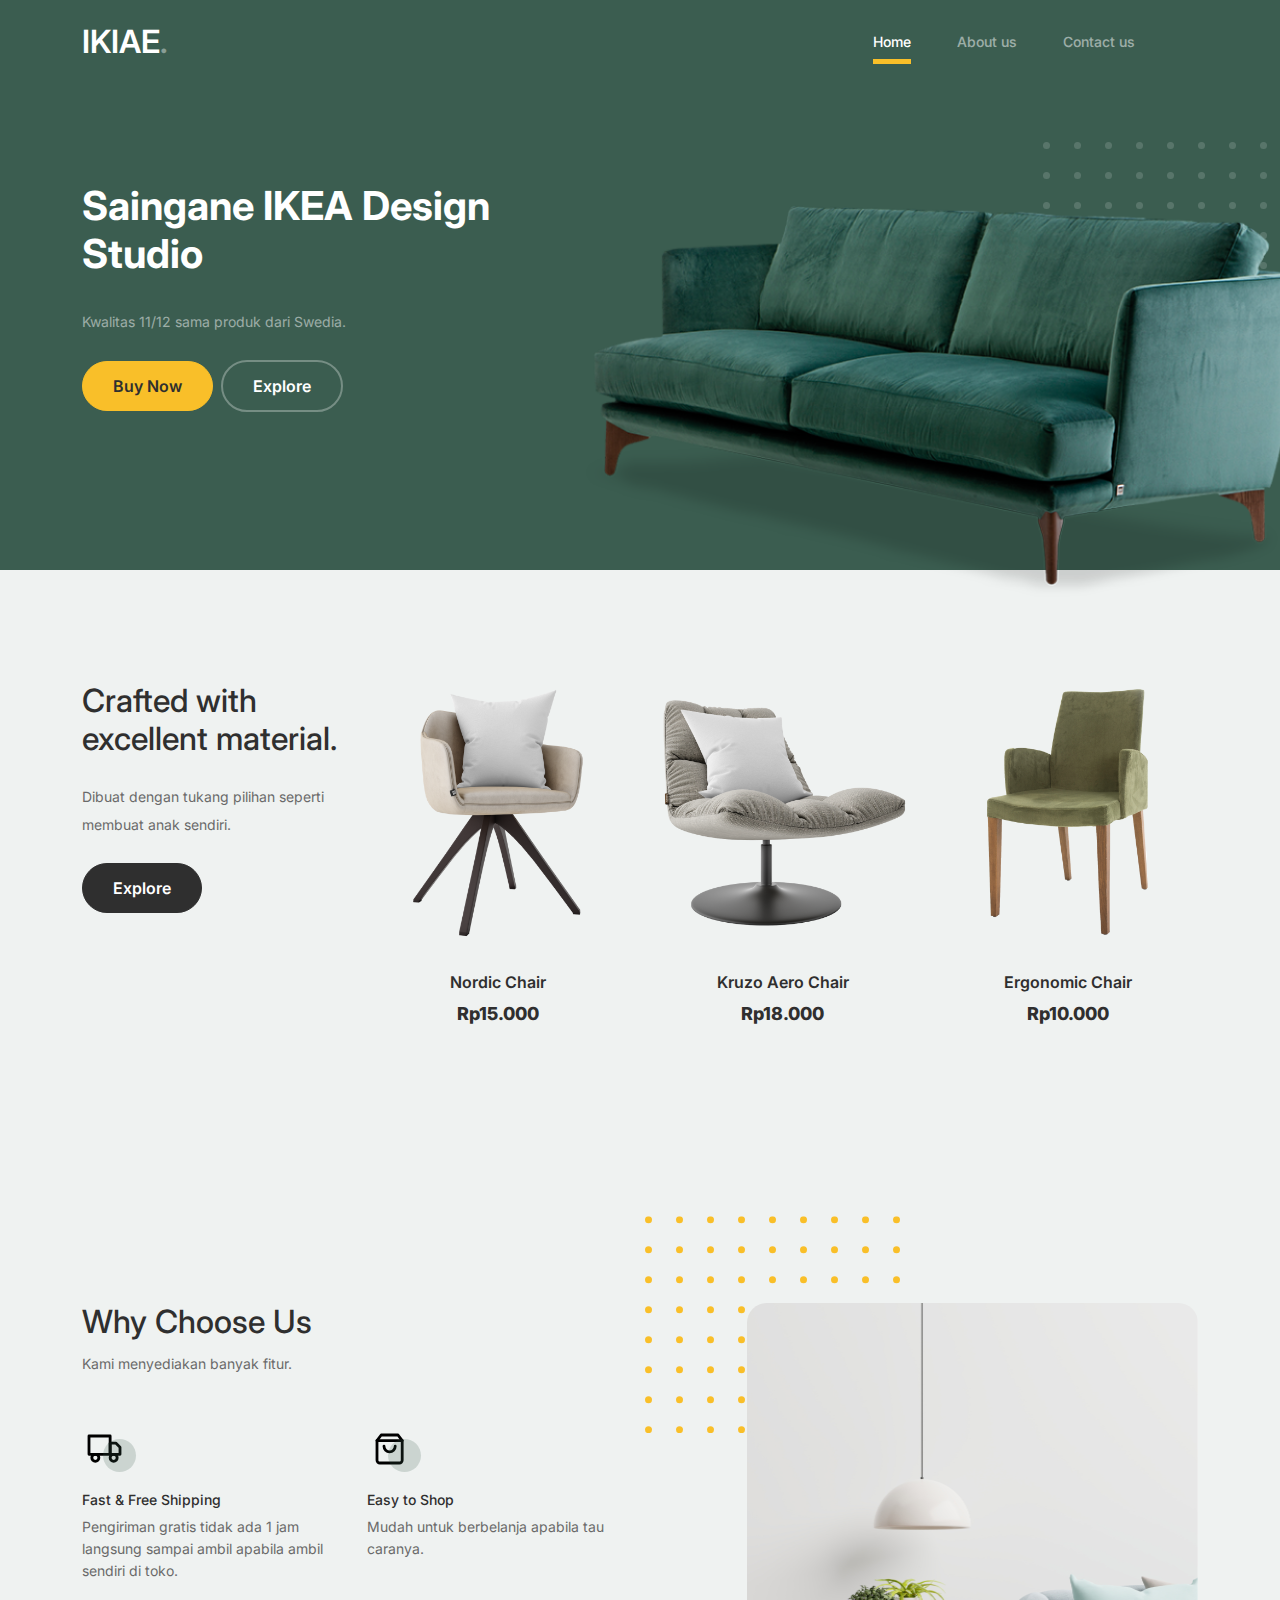
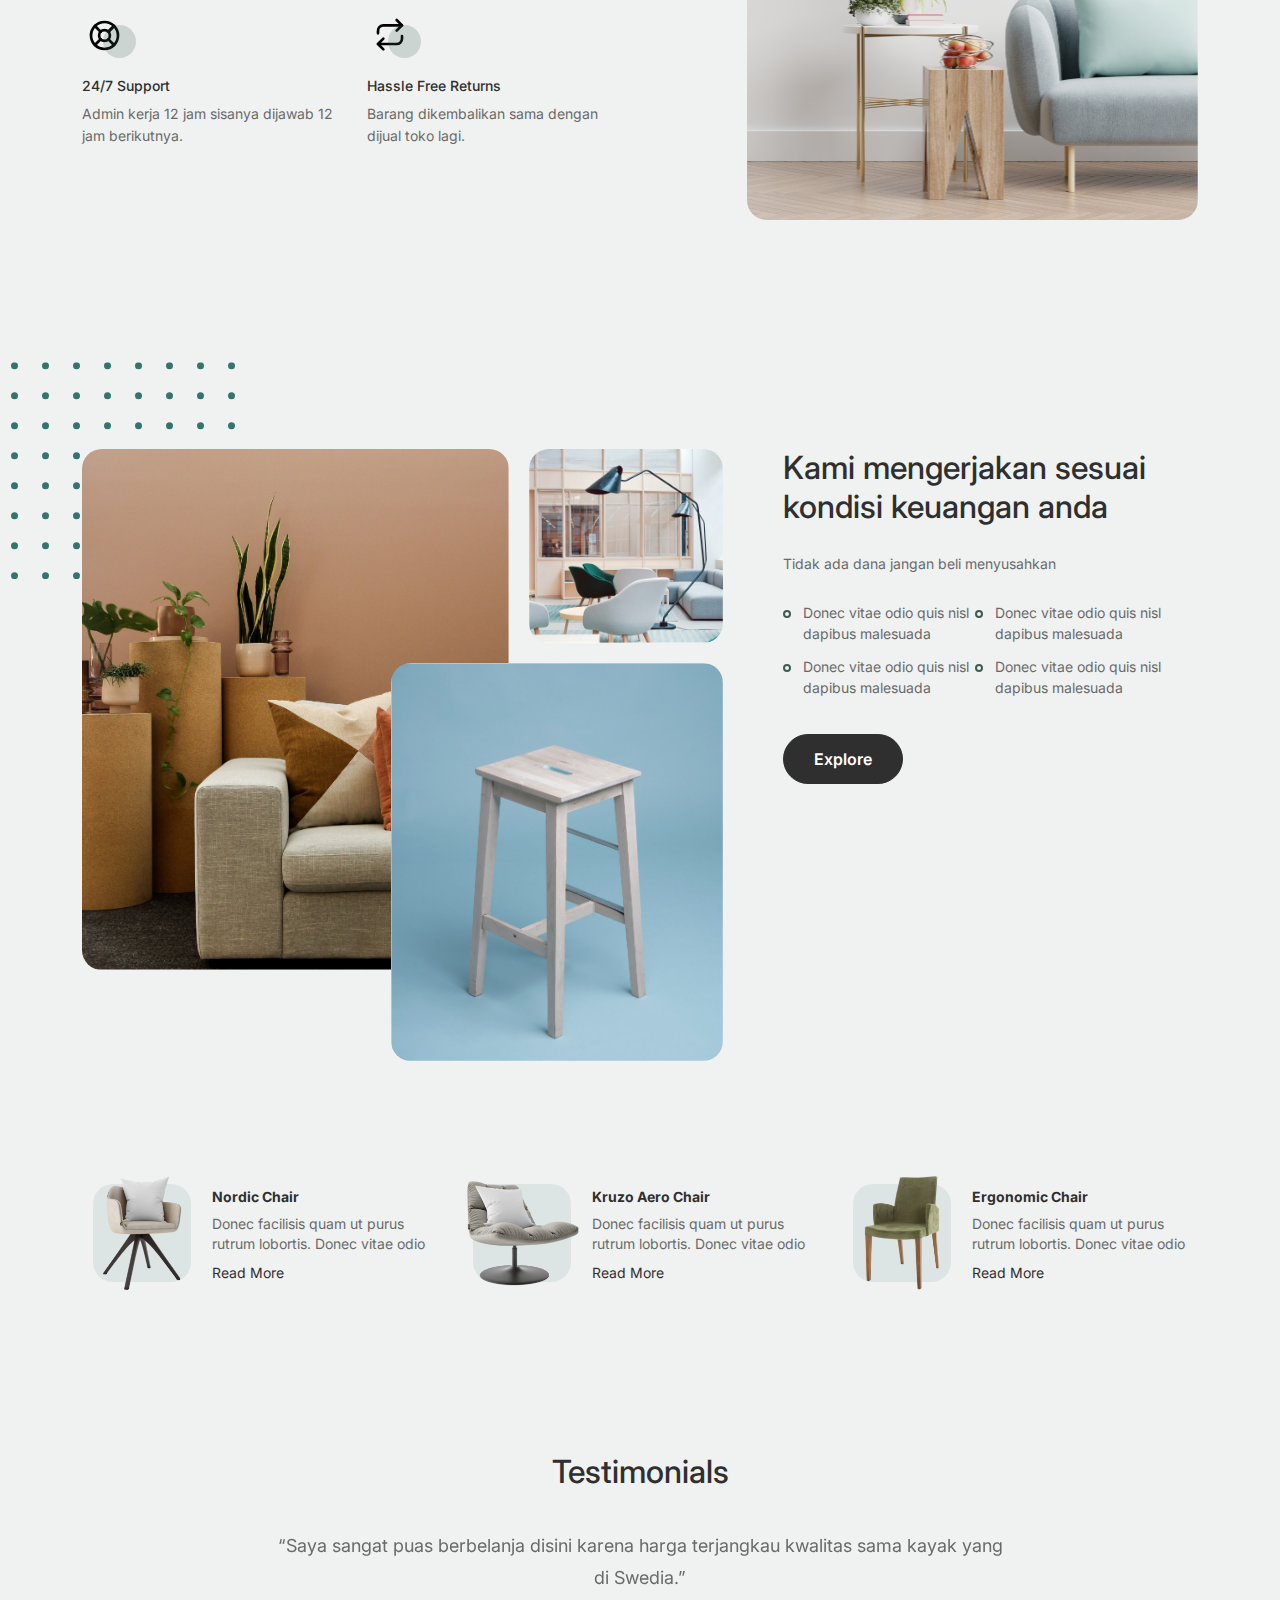
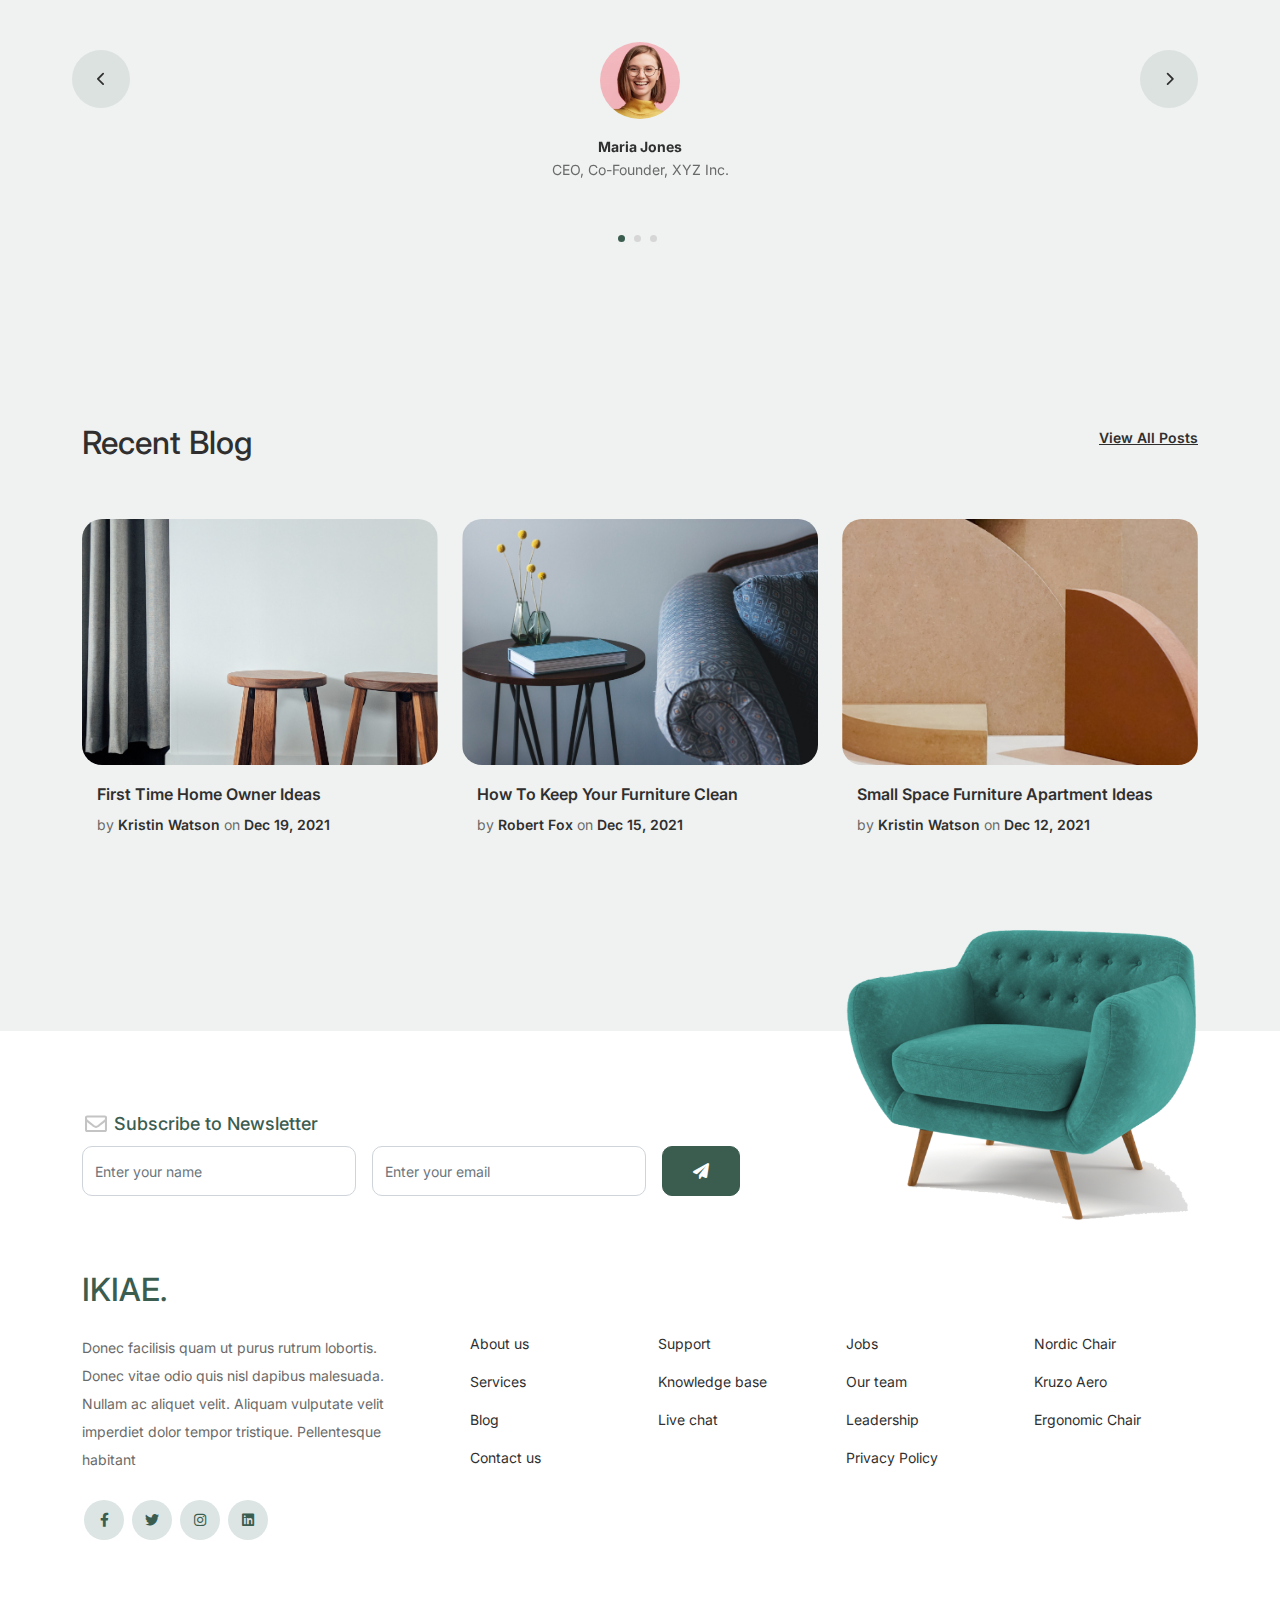
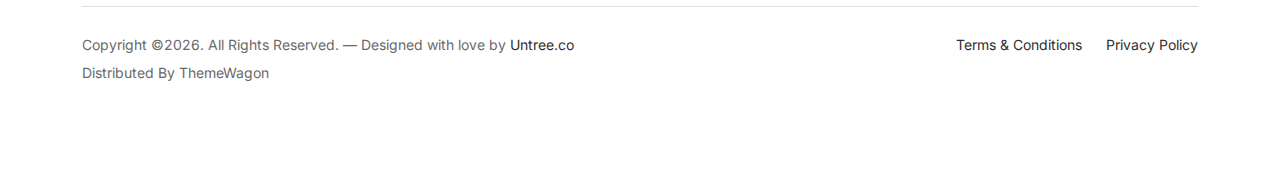
==== index.html @ 89a6e782 "first commit" ====
<!-- /*
* Bootstrap 5
* Template Name: Furni
* Template Author: Untree.co
* Template URI: https://untree.co/
* License: https://creativecommons.org/licenses/by/3.0/
*/ -->
<!doctype html>
<html lang="en">
<head>
  <meta charset="utf-8">
  <meta name="viewport" content="width=device-width, initial-scale=1, shrink-to-fit=no">
  <meta name="author" content="Untree.co">
  <link rel="shortcut icon" href="favicon.png">

  <meta name="description" content="" />
  <meta name="keywords" content="bootstrap, bootstrap4" />

		<!-- Bootstrap CSS -->
		<link href="css/bootstrap.min.css" rel="stylesheet">
		<link href="https://cdnjs.cloudflare.com/ajax/libs/font-awesome/6.0.0-beta3/css/all.min.css" rel="stylesheet">
		<link href="css/tiny-slider.css" rel="stylesheet">
		<link href="css/style.css" rel="stylesheet">
		<title>Furni Free Bootstrap 5 Template for Furniture and Interior Design Websites by Untree.co </title>
	</head>

	<body>

		<!-- Start Header/Navigation -->
		<nav class="custom-navbar navbar navbar navbar-expand-md navbar-dark bg-dark" arial-label="Furni navigation bar">

			<div class="container">
				<a class="navbar-brand" href="index.html">IKIAE<span>.</span></a>

				<button class="navbar-toggler" type="button" data-bs-toggle="collapse" data-bs-target="#navbarsFurni" aria-controls="navbarsFurni" aria-expanded="false" aria-label="Toggle navigation">
					<span class="navbar-toggler-icon"></span>
				</button>

				<div class="collapse navbar-collapse" id="navbarsFurni">
					<ul class="custom-navbar-nav navbar-nav ms-auto mb-2 mb-md-0">
						<li class="nav-item active">
							<a class="nav-link" href="index.html">Home</a>
						</li>
						<li><a class="nav-link" href="about.html">About us</a></li>
						<li><a class="nav-link" href="contact.html">Contact us</a></li>
						
						

					<ul class="custom-navbar-cta navbar-nav mb-2 mb-md-0 ms-5">
					</ul>
				</div>
			</div>
				
		</nav>
		<!-- End Header/Navigation -->

		<!-- Start Hero Section -->
			<div class="hero">
				<div class="container">
					<div class="row justify-content-between">
						<div class="col-lg-5">
							<div class="intro-excerpt">
								<h1>Saingane IKEA <span clsas="d-block">Design Studio</span></h1>
								<p class="mb-4">Kwalitas 11/12 sama produk dari Swedia.</p>
								<p><a href="" class="btn btn-secondary me-2">Buy Now</a><a href="#" class="btn btn-white-outline">Explore</a></p>
							</div>
						</div>
						<div class="col-lg-7">
							<div class="hero-img-wrap">
								<img src="images/couch.png" class="img-fluid">
							</div>
						</div>
					</div>
				</div>
			</div>
		<!-- End Hero Section -->

		<!-- Start Product Section -->
		<div class="product-section">
			<div class="container">
				<div class="row">

					<!-- Start Column 1 -->
					<div class="col-md-12 col-lg-3 mb-5 mb-lg-0">
						<h2 class="mb-4 section-title">Crafted with excellent material.</h2>
						<p class="mb-4">Dibuat dengan tukang pilihan seperti membuat anak sendiri. </p>
						<p><a href="shop.html" class="btn">Explore</a></p>
					</div> 
					<!-- End Column 1 -->

					<!-- Start Column 2 -->
					<div class="col-12 col-md-4 col-lg-3 mb-5 mb-md-0">
						<a class="product-item" href="cart.html">
							<img src="images/product-1.png" class="img-fluid product-thumbnail">
							<h3 class="product-title">Nordic Chair</h3>
							<strong class="product-price">Rp15.000</strong>

							<span class="icon-cross">
								<img src="images/cross.svg" class="img-fluid">
							</span>
						</a>
					</div> 
					<!-- End Column 2 -->

					<!-- Start Column 3 -->
					<div class="col-12 col-md-4 col-lg-3 mb-5 mb-md-0">
						<a class="product-item" href="cart.html">
							<img src="images/product-2.png" class="img-fluid product-thumbnail">
							<h3 class="product-title">Kruzo Aero Chair</h3>
							<strong class="product-price">Rp18.000</strong>

							<span class="icon-cross">
								<img src="images/cross.svg" class="img-fluid">
							</span>
						</a>
					</div>
					<!-- End Column 3 -->

					<!-- Start Column 4 -->
					<div class="col-12 col-md-4 col-lg-3 mb-5 mb-md-0">
						<a class="product-item" href="cart.html">
							<img src="images/product-3.png" class="img-fluid product-thumbnail">
							<h3 class="product-title">Ergonomic Chair</h3>
							<strong class="product-price">Rp10.000</strong>

							<span class="icon-cross">
								<img src="images/cross.svg" class="img-fluid">
							</span>
						</a>
					</div>
					<!-- End Column 4 -->

				</div>
			</div>
		</div>
		<!-- End Product Section -->

		<!-- Start Why Choose Us Section -->
		<div class="why-choose-section">
			<div class="container">
				<div class="row justify-content-between">
					<div class="col-lg-6">
						<h2 class="section-title">Why Choose Us</h2>
						<p>Kami menyediakan banyak fitur.</p>

						<div class="row my-5">
							<div class="col-6 col-md-6">
								<div class="feature">
									<div class="icon">
										<img src="images/truck.svg" alt="Image" class="imf-fluid">
									</div>
									<h3>Fast &amp; Free Shipping</h3>
									<p>Pengiriman gratis tidak ada 1 jam langsung sampai ambil apabila ambil sendiri di toko.</p>
								</div>
							</div>

							<div class="col-6 col-md-6">
								<div class="feature">
									<div class="icon">
										<img src="images/bag.svg" alt="Image" class="imf-fluid">
									</div>
									<h3>Easy to Shop</h3>
									<p>Mudah untuk berbelanja apabila tau caranya.</p>
								</div>
							</div>

							<div class="col-6 col-md-6">
								<div class="feature">
									<div class="icon">
										<img src="images/support.svg" alt="Image" class="imf-fluid">
									</div>
									<h3>24/7 Support</h3>
									<p>Admin kerja 12 jam sisanya dijawab 12 jam berikutnya.</p>
								</div>
							</div>

							<div class="col-6 col-md-6">
								<div class="feature">
									<div class="icon">
										<img src="images/return.svg" alt="Image" class="imf-fluid">
									</div>
									<h3>Hassle Free Returns</h3>
									<p>Barang dikembalikan sama dengan dijual toko lagi.</p>
								</div>
							</div>

						</div>
					</div>

					<div class="col-lg-5">
						<div class="img-wrap">
							<img src="images/why-choose-us-img.jpg" alt="Image" class="img-fluid">
						</div>
					</div>

				</div>
			</div>
		</div>
		<!-- End Why Choose Us Section -->

		<!-- Start We Help Section -->
		<div class="we-help-section">
			<div class="container">
				<div class="row justify-content-between">
					<div class="col-lg-7 mb-5 mb-lg-0">
						<div class="imgs-grid">
							<div class="grid grid-1"><img src="images/img-grid-1.jpg" alt="Untree.co"></div>
							<div class="grid grid-2"><img src="images/img-grid-2.jpg" alt="Untree.co"></div>
							<div class="grid grid-3"><img src="images/img-grid-3.jpg" alt="Untree.co"></div>
						</div>
					</div>
					<div class="col-lg-5 ps-lg-5">
						<h2 class="section-title mb-4">Kami mengerjakan sesuai kondisi keuangan anda</h2>
						<p>Tidak ada dana jangan beli menyusahkan</p>

						<ul class="list-unstyled custom-list my-4">
							<li>Donec vitae odio quis nisl dapibus malesuada</li>
							<li>Donec vitae odio quis nisl dapibus malesuada</li>
							<li>Donec vitae odio quis nisl dapibus malesuada</li>
							<li>Donec vitae odio quis nisl dapibus malesuada</li>
						</ul>
						<p><a herf="#" class="btn">Explore</a></p>
					</div>
				</div>
			</div>
		</div>
		<!-- End We Help Section -->

		<!-- Start Popular Product -->
		<div class="popular-product">
			<div class="container">
				<div class="row">

					<div class="col-12 col-md-6 col-lg-4 mb-4 mb-lg-0">
						<div class="product-item-sm d-flex">
							<div class="thumbnail">
								<img src="images/product-1.png" alt="Image" class="img-fluid">
							</div>
							<div class="pt-3">
								<h3>Nordic Chair</h3>
								<p>Donec facilisis quam ut purus rutrum lobortis. Donec vitae odio </p>
								<p><a href="#">Read More</a></p>
							</div>
						</div>
					</div>

					<div class="col-12 col-md-6 col-lg-4 mb-4 mb-lg-0">
						<div class="product-item-sm d-flex">
							<div class="thumbnail">
								<img src="images/product-2.png" alt="Image" class="img-fluid">
							</div>
							<div class="pt-3">
								<h3>Kruzo Aero Chair</h3>
								<p>Donec facilisis quam ut purus rutrum lobortis. Donec vitae odio </p>
								<p><a href="#">Read More</a></p>
							</div>
						</div>
					</div>

					<div class="col-12 col-md-6 col-lg-4 mb-4 mb-lg-0">
						<div class="product-item-sm d-flex">
							<div class="thumbnail">
								<img src="images/product-3.png" alt="Image" class="img-fluid">
							</div>
							<div class="pt-3">
								<h3>Ergonomic Chair</h3>
								<p>Donec facilisis quam ut purus rutrum lobortis. Donec vitae odio </p>
								<p><a href="#">Read More</a></p>
							</div>
						</div>
					</div>

				</div>
			</div>
		</div>
		<!-- End Popular Product -->

		<!-- Start Testimonial Slider -->
		<div class="testimonial-section">
			<div class="container">
				<div class="row">
					<div class="col-lg-7 mx-auto text-center">
						<h2 class="section-title">Testimonials</h2>
					</div>
				</div>

				<div class="row justify-content-center">
					<div class="col-lg-12">
						<div class="testimonial-slider-wrap text-center">

							<div id="testimonial-nav">
								<span class="prev" data-controls="prev"><span class="fa fa-chevron-left"></span></span>
								<span class="next" data-controls="next"><span class="fa fa-chevron-right"></span></span>
							</div>

							<div class="testimonial-slider">
								
								<div class="item">
									<div class="row justify-content-center">
										<div class="col-lg-8 mx-auto">

											<div class="testimonial-block text-center">
												<blockquote class="mb-5">
													<p>&ldquo;Saya sangat puas berbelanja disini karena harga terjangkau kwalitas sama kayak yang di Swedia.&rdquo;</p>
												</blockquote>

												<div class="author-info">
													<div class="author-pic">
														<img src="images/person-1.png" alt="Maria Jones" class="img-fluid">
													</div>
													<h3 class="font-weight-bold">Maria Jones</h3>
													<span class="position d-block mb-3">CEO, Co-Founder, XYZ Inc.</span>
												</div>
											</div>

										</div>
									</div>
								</div> 
								<!-- END item -->

								<div class="item">
									<div class="row justify-content-center">
										<div class="col-lg-8 mx-auto">

											<div class="testimonial-block text-center">
												<blockquote class="mb-5">
													<p>&ldquo;Saya kembaran mbaknya sebelumnya.&rdquo;</p>
												</blockquote>

												<div class="author-info">
													<div class="author-pic">
														<img src="images/person_4.jpg" alt="Maria Jones" class="img-fluid">
													</div>
													<h3 class="font-weight-bold">Jones Maria</h3>
													<span class="position d-block mb-3">CEO, Co-Founder, XYZ Inc.</span>
												</div>
											</div>

										</div>
									</div>
								</div> 
								<!-- END item -->

								<div class="item">
									<div class="row justify-content-center">
										<div class="col-lg-8 mx-auto">

											<div class="testimonial-block text-center">
												<blockquote class="mb-5">
													<p>&ldquo;Yo ndak tau proyek saya mangkrak.&rdquo;</p>
												</blockquote>

												<div class="author-info">
													<div class="author-pic">
														<img src="images/person_3.jpg" alt="Maria Jones" class="img-fluid">
													</div>
													<h3 class="font-weight-bold">Mari Jon</h3>
													<span class="position d-block mb-3">CEO, Co-Founder, XYZ Inc.</span>
												</div>
											</div>

										</div>
									</div>
								</div> 
								<!-- END item -->

							</div>

						</div>
					</div>
				</div>
			</div>
		</div>
		<!-- End Testimonial Slider -->

		<!-- Start Blog Section -->
		<div class="blog-section">
			<div class="container">
				<div class="row mb-5">
					<div class="col-md-6">
						<h2 class="section-title">Recent Blog</h2>
					</div>
					<div class="col-md-6 text-start text-md-end">
						<a href="#" class="more">View All Posts</a>
					</div>
				</div>

				<div class="row">

					<div class="col-12 col-sm-6 col-md-4 mb-4 mb-md-0">
						<div class="post-entry">
							<a href="#" class="post-thumbnail"><img src="images/post-1.jpg" alt="Image" class="img-fluid"></a>
							<div class="post-content-entry">
								<h3><a href="#">First Time Home Owner Ideas</a></h3>
								<div class="meta">
									<span>by <a href="#">Kristin Watson</a></span> <span>on <a href="#">Dec 19, 2021</a></span>
								</div>
							</div>
						</div>
					</div>

					<div class="col-12 col-sm-6 col-md-4 mb-4 mb-md-0">
						<div class="post-entry">
							<a href="#" class="post-thumbnail"><img src="images/post-2.jpg" alt="Image" class="img-fluid"></a>
							<div class="post-content-entry">
								<h3><a href="#">How To Keep Your Furniture Clean</a></h3>
								<div class="meta">
									<span>by <a href="#">Robert Fox</a></span> <span>on <a href="#">Dec 15, 2021</a></span>
								</div>
							</div>
						</div>
					</div>

					<div class="col-12 col-sm-6 col-md-4 mb-4 mb-md-0">
						<div class="post-entry">
							<a href="#" class="post-thumbnail"><img src="images/post-3.jpg" alt="Image" class="img-fluid"></a>
							<div class="post-content-entry">
								<h3><a href="#">Small Space Furniture Apartment Ideas</a></h3>
								<div class="meta">
									<span>by <a href="#">Kristin Watson</a></span> <span>on <a href="#">Dec 12, 2021</a></span>
								</div>
							</div>
						</div>
					</div>

				</div>
			</div>
		</div>
		<!-- End Blog Section -->	

		<!-- Start Footer Section -->
		<footer class="footer-section">
			<div class="container relative">

				<div class="sofa-img">
					<img src="images/sofa.png" alt="Image" class="img-fluid">
				</div>

				<div class="row">
					<div class="col-lg-8">
						<div class="subscription-form">
							<h3 class="d-flex align-items-center"><span class="me-1"><img src="images/envelope-outline.svg" alt="Image" class="img-fluid"></span><span>Subscribe to Newsletter</span></h3>

							<form action="#" class="row g-3">
								<div class="col-auto">
									<input type="text" class="form-control" placeholder="Enter your name">
								</div>
								<div class="col-auto">
									<input type="email" class="form-control" placeholder="Enter your email">
								</div>
								<div class="col-auto">
									<button class="btn btn-primary">
										<span class="fa fa-paper-plane"></span>
									</button>
								</div>
							</form>

						</div>
					</div>
				</div>

				<div class="row g-5 mb-5">
					<div class="col-lg-4">
						<div class="mb-4 footer-logo-wrap"><a href="#" class="footer-logo">IKIAE<span>.</span></a></div>
						<p class="mb-4">Donec facilisis quam ut purus rutrum lobortis. Donec vitae odio quis nisl dapibus malesuada. Nullam ac aliquet velit. Aliquam vulputate velit imperdiet dolor tempor tristique. Pellentesque habitant</p>

						<ul class="list-unstyled custom-social">
							<li><a href="#"><span class="fa fa-brands fa-facebook-f"></span></a></li>
							<li><a href="#"><span class="fa fa-brands fa-twitter"></span></a></li>
							<li><a href="#"><span class="fa fa-brands fa-instagram"></span></a></li>
							<li><a href="#"><span class="fa fa-brands fa-linkedin"></span></a></li>
						</ul>
					</div>

					<div class="col-lg-8">
						<div class="row links-wrap">
							<div class="col-6 col-sm-6 col-md-3">
								<ul class="list-unstyled">
									<li><a href="#">About us</a></li>
									<li><a href="#">Services</a></li>
									<li><a href="#">Blog</a></li>
									<li><a href="#">Contact us</a></li>
								</ul>
							</div>

							<div class="col-6 col-sm-6 col-md-3">
								<ul class="list-unstyled">
									<li><a href="#">Support</a></li>
									<li><a href="#">Knowledge base</a></li>
									<li><a href="#">Live chat</a></li>
								</ul>
							</div>

							<div class="col-6 col-sm-6 col-md-3">
								<ul class="list-unstyled">
									<li><a href="#">Jobs</a></li>
									<li><a href="#">Our team</a></li>
									<li><a href="#">Leadership</a></li>
									<li><a href="#">Privacy Policy</a></li>
								</ul>
							</div>

							<div class="col-6 col-sm-6 col-md-3">
								<ul class="list-unstyled">
									<li><a href="#">Nordic Chair</a></li>
									<li><a href="#">Kruzo Aero</a></li>
									<li><a href="#">Ergonomic Chair</a></li>
								</ul>
							</div>
						</div>
					</div>

				</div>

				<div class="border-top copyright">
					<div class="row pt-4">
						<div class="col-lg-6">
							<p class="mb-2 text-center text-lg-start">Copyright &copy;<script>document.write(new Date().getFullYear());</script>. All Rights Reserved. &mdash; Designed with love by <a href="https://untree.co">Untree.co</a> Distributed By <a hreff="https://themewagon.com">ThemeWagon</a>  <!-- License information: https://untree.co/license/ -->
            </p>
						</div>

						<div class="col-lg-6 text-center text-lg-end">
							<ul class="list-unstyled d-inline-flex ms-auto">
								<li class="me-4"><a href="#">Terms &amp; Conditions</a></li>
								<li><a href="#">Privacy Policy</a></li>
							</ul>
						</div>

					</div>
				</div>

			</div>
		</footer>
		<!-- End Footer Section -->	


		<script src="js/bootstrap.bundle.min.js"></script>
		<script src="js/tiny-slider.js"></script>
		<script src="js/custom.js"></script>
	</body>

</html>
---- css/tiny-slider.css ----
.tns-outer{padding:0 !important}.tns-outer [hidden]{display:none !important}.tns-outer [aria-controls],.tns-outer [data-action]{cursor:pointer}.tns-slider{-webkit-transition:all 0s;-moz-transition:all 0s;transition:all 0s}.tns-slider>.tns-item{-webkit-box-sizing:border-box;-moz-box-sizing:border-box;box-sizing:border-box}.tns-horizontal.tns-subpixel{white-space:nowrap}.tns-horizontal.tns-subpixel>.tns-item{display:inline-block;vertical-align:top;white-space:normal}.tns-horizontal.tns-no-subpixel:after{content:'';display:table;clear:both}.tns-horizontal.tns-no-subpixel>.tns-item{float:left}.tns-horizontal.tns-carousel.tns-no-subpixel>.tns-item{margin-right:-100%}.tns-no-calc{position:relative;left:0}.tns-gallery{position:relative;left:0;min-height:1px}.tns-gallery>.tns-item{position:absolute;left:-100%;-webkit-transition:transform 0s, opacity 0s;-moz-transition:transform 0s, opacity 0s;transition:transform 0s, opacity 0s}.tns-gallery>.tns-slide-active{position:relative;left:auto !important}.tns-gallery>.tns-moving{-webkit-transition:all 0.25s;-moz-transition:all 0.25s;transition:all 0.25s}.tns-autowidth{display:inline-block}.tns-lazy-img{-webkit-transition:opacity 0.6s;-moz-transition:opacity 0.6s;transition:opacity 0.6s;opacity:0.6}.tns-lazy-img.tns-complete{opacity:1}.tns-ah{-webkit-transition:height 0s;-moz-transition:height 0s;transition:height 0s}.tns-ovh{overflow:hidden}.tns-visually-hidden{position:absolute;left:-10000em}.tns-transparent{opacity:0;visibility:hidden}.tns-fadeIn{opacity:1;filter:alpha(opacity=100);z-index:0}.tns-normal,.tns-fadeOut{opacity:0;filter:alpha(opacity=0);z-index:-1}.tns-vpfix{white-space:nowrap}.tns-vpfix>div,.tns-vpfix>li{display:inline-block}.tns-t-subp2{margin:0 auto;width:310px;position:relative;height:10px;overflow:hidden}.tns-t-ct{width:2333.3333333%;width:-webkit-calc(100% * 70 / 3);width:-moz-calc(100% * 70 / 3);width:calc(100% * 70 / 3);position:absolute;right:0}.tns-t-ct:after{content:'';display:table;clear:both}.tns-t-ct>div{width:1.4285714%;width:-webkit-calc(100% / 70);width:-moz-calc(100% / 70);width:calc(100% / 70);height:10px;float:left}

/*# sourceMappingURL=sourcemaps/tiny-slider.css.map */
---- css/style.css ----
/*
* Template Name: UntreeStore
* Template Author: Untree.co
* Author URI: https://untree.co/
* License: https://creativecommons.org/licenses/by/3.0/
*/
@import url("https://fonts.googleapis.com/css2?family=Inter:wght@400;500;600;700;800&display=swap");
body {
  overflow-x: hidden;
  position: relative; }

body {
  font-family: "Inter", sans-serif;
  font-weight: 400;
  line-height: 28px;
  color: #6a6a6a;
  font-size: 14px;
  background-color: #eff2f1; }

a {
  text-decoration: none;
  -webkit-transition: .3s all ease;
  -o-transition: .3s all ease;
  transition: .3s all ease;
  color: #2f2f2f;
  text-decoration: underline; }
  a:hover {
    color: #2f2f2f;
    text-decoration: none; }
  a.more {
    font-weight: 600; }

.custom-navbar {
  background: #3b5d50 !important;
  padding-top: 20px;
  padding-bottom: 20px; }
  .custom-navbar .navbar-brand {
    font-size: 32px;
    font-weight: 600; }
    .custom-navbar .navbar-brand > span {
      opacity: .4; }
  .custom-navbar .navbar-toggler {
    border-color: transparent; }
    .custom-navbar .navbar-toggler:active, .custom-navbar .navbar-toggler:focus {
      -webkit-box-shadow: none;
      box-shadow: none;
      outline: none; }
  @media (min-width: 992px) {
    .custom-navbar .custom-navbar-nav li {
      margin-left: 15px;
      margin-right: 15px; } }
  .custom-navbar .custom-navbar-nav li a {
    font-weight: 500;
    color: #ffffff !important;
    opacity: .5;
    -webkit-transition: .3s all ease;
    -o-transition: .3s all ease;
    transition: .3s all ease;
    position: relative; }
    @media (min-width: 768px) {
      .custom-navbar .custom-navbar-nav li a:before {
        content: "";
        position: absolute;
        bottom: 0;
        left: 8px;
        right: 8px;
        background: #f9bf29;
        height: 5px;
        opacity: 1;
        visibility: visible;
        width: 0;
        -webkit-transition: .15s all ease-out;
        -o-transition: .15s all ease-out;
        transition: .15s all ease-out; } }
    .custom-navbar .custom-navbar-nav li a:hover {
      opacity: 1; }
      .custom-navbar .custom-navbar-nav li a:hover:before {
        width: calc(100% - 16px); }
  .custom-navbar .custom-navbar-nav li.active a {
    opacity: 1; }
    .custom-navbar .custom-navbar-nav li.active a:before {
      width: calc(100% - 16px); }
  .custom-navbar .custom-navbar-cta {
    margin-left: 0 !important;
    -webkit-box-orient: horizontal;
    -webkit-box-direction: normal;
    -ms-flex-direction: row;
    flex-direction: row; }
    @media (min-width: 768px) {
      .custom-navbar .custom-navbar-cta {
        margin-left: 40px !important; } }
    .custom-navbar .custom-navbar-cta li {
      margin-left: 0px;
      margin-right: 0px; }
      .custom-navbar .custom-navbar-cta li:first-child {
        margin-right: 20px; }

.hero {
  background: #3b5d50;
  padding: calc(4rem - 30px) 0 0rem 0; }
  @media (min-width: 768px) {
    .hero {
      padding: calc(4rem - 30px) 0 4rem 0; } }
  @media (min-width: 992px) {
    .hero {
      padding: calc(8rem - 30px) 0 8rem 0; } }
  .hero .intro-excerpt {
    position: relative;
    z-index: 4; }
    @media (min-width: 992px) {
      .hero .intro-excerpt {
        max-width: 450px; } }
  .hero h1 {
    font-weight: 700;
    color: #ffffff;
    margin-bottom: 30px; }
    @media (min-width: 1400px) {
      .hero h1 {
        font-size: 54px; } }
  .hero p {
    color: rgba(255, 255, 255, 0.5);
    margin-bottom: 30px;
  }
  .hero .hero-img-wrap {
    position: relative; }
    .hero .hero-img-wrap img {
      position: relative;
      top: 0px;
      right: 0px;
      z-index: 2;
      max-width: 780px;
      left: -20px; }
      @media (min-width: 768px) {
        .hero .hero-img-wrap img {
          right: 0px;
          left: -100px; } }
      @media (min-width: 992px) {
        .hero .hero-img-wrap img {
          left: 0px;
          top: -80px;
          position: absolute;
          right: -50px; } }
      @media (min-width: 1200px) {
        .hero .hero-img-wrap img {
          left: 0px;
          top: -80px;
          right: -100px; } }
    .hero .hero-img-wrap:after {
      content: "";
      position: absolute;
      width: 255px;
      height: 217px;
      background-image: url("../images/dots-light.svg");
      background-size: contain;
      background-repeat: no-repeat;
      right: -100px;
      top: -0px; }
      @media (min-width: 1200px) {
        .hero .hero-img-wrap:after {
          top: -40px; } }

.btn {
  font-weight: 600;
  padding: 12px 30px;
  border-radius: 30px;
  color: #ffffff;
  background: #2f2f2f;
  border-color: #2f2f2f; }
  .btn:hover {
    color: #ffffff;
    background: #222222;
    border-color: #222222; }
  .btn:active, .btn:focus {
    outline: none !important;
    -webkit-box-shadow: none;
    box-shadow: none; }
  .btn.btn-primary {
    background: #3b5d50;
    border-color: #3b5d50; }
    .btn.btn-primary:hover {
      background: #314d43;
      border-color: #314d43; }
  .btn.btn-secondary {
    color: #2f2f2f;
    background: #f9bf29;
    border-color: #f9bf29; }
    .btn.btn-secondary:hover {
      background: #f8b810;
      border-color: #f8b810; }
  .btn.btn-white-outline {
    background: transparent;
    border-width: 2px;
    border-color: rgba(255, 255, 255, 0.3); }
    .btn.btn-white-outline:hover {
      border-color: white;
      color: #ffffff; }

.section-title {
  color: #2f2f2f; }

.product-section {
  padding: 7rem 0; }
  .product-section .product-item {
    text-align: center;
    text-decoration: none;
    display: block;
    position: relative;
    padding-bottom: 50px;
    cursor: pointer; }
    .product-section .product-item .product-thumbnail {
      margin-bottom: 30px;
      position: relative;
      top: 0;
      -webkit-transition: .3s all ease;
      -o-transition: .3s all ease;
      transition: .3s all ease; }
    .product-section .product-item h3 {
      font-weight: 600;
      font-size: 16px; }
    .product-section .product-item strong {
      font-weight: 800 !important;
      font-size: 18px !important; }
    .product-section .product-item h3, .product-section .product-item strong {
      color: #2f2f2f;
      text-decoration: none; }
    .product-section .product-item .icon-cross {
      position: absolute;
      width: 35px;
      height: 35px;
      display: inline-block;
      background: #2f2f2f;
      bottom: 15px;
      left: 50%;
      -webkit-transform: translateX(-50%);
      -ms-transform: translateX(-50%);
      transform: translateX(-50%);
      margin-bottom: -17.5px;
      border-radius: 50%;
      opacity: 0;
      visibility: hidden;
      -webkit-transition: .3s all ease;
      -o-transition: .3s all ease;
      transition: .3s all ease; }
      .product-section .product-item .icon-cross img {
        position: absolute;
        left: 50%;
        top: 50%;
        -webkit-transform: translate(-50%, -50%);
        -ms-transform: translate(-50%, -50%);
        transform: translate(-50%, -50%); }
    .product-section .product-item:before {
      bottom: 0;
      left: 0;
      right: 0;
      position: absolute;
      content: "";
      background: #dce5e4;
      height: 0%;
      z-index: -1;
      border-radius: 10px;
      -webkit-transition: .3s all ease;
      -o-transition: .3s all ease;
      transition: .3s all ease; }
    .product-section .product-item:hover .product-thumbnail {
      top: -25px; }
    .product-section .product-item:hover .icon-cross {
      bottom: 0;
      opacity: 1;
      visibility: visible; }
    .product-section .product-item:hover:before {
      height: 70%; }

.why-choose-section {
  padding: 7rem 0; }
  .why-choose-section .img-wrap {
    position: relative; }
    .why-choose-section .img-wrap:before {
      position: absolute;
      content: "";
      width: 255px;
      height: 217px;
      background-image: url("../images/dots-yellow.svg");
      background-repeat: no-repeat;
      background-size: contain;
      -webkit-transform: translate(-40%, -40%);
      -ms-transform: translate(-40%, -40%);
      transform: translate(-40%, -40%);
      z-index: -1; }
    .why-choose-section .img-wrap img {
      border-radius: 20px; }

.feature {
  margin-bottom: 30px; }
  .feature .icon {
    display: inline-block;
    position: relative;
    margin-bottom: 20px; }
    .feature .icon:before {
      content: "";
      width: 33px;
      height: 33px;
      position: absolute;
      background: rgba(59, 93, 80, 0.2);
      border-radius: 50%;
      right: -8px;
      bottom: 0; }
  .feature h3 {
    font-size: 14px;
    color: #2f2f2f; }
  .feature p {
    font-size: 14px;
    line-height: 22px;
    color: #6a6a6a; }

.we-help-section {
  padding: 7rem 0; }
  .we-help-section .imgs-grid {
    display: -ms-grid;
    display: grid;
    -ms-grid-columns: (1fr)(27);
    grid-template-columns: repeat(27, 1fr);
    position: relative; }
    .we-help-section .imgs-grid:before {
      position: absolute;
      content: "";
      width: 255px;
      height: 217px;
      background-image: url("../images/dots-green.svg");
      background-size: contain;
      background-repeat: no-repeat;
      -webkit-transform: translate(-40%, -40%);
      -ms-transform: translate(-40%, -40%);
      transform: translate(-40%, -40%);
      z-index: -1; }
    .we-help-section .imgs-grid .grid {
      position: relative; }
      .we-help-section .imgs-grid .grid img {
        border-radius: 20px;
        max-width: 100%; }
      .we-help-section .imgs-grid .grid.grid-1 {
        -ms-grid-column: 1;
        -ms-grid-column-span: 18;
        grid-column: 1 / span 18;
        -ms-grid-row: 1;
        -ms-grid-row-span: 27;
        grid-row: 1 / span 27; }
      .we-help-section .imgs-grid .grid.grid-2 {
        -ms-grid-column: 19;
        -ms-grid-column-span: 27;
        grid-column: 19 / span 27;
        -ms-grid-row: 1;
        -ms-grid-row-span: 5;
        grid-row: 1 / span 5;
        padding-left: 20px; }
      .we-help-section .imgs-grid .grid.grid-3 {
        -ms-grid-column: 14;
        -ms-grid-column-span: 16;
        grid-column: 14 / span 16;
        -ms-grid-row: 6;
        -ms-grid-row-span: 27;
        grid-row: 6 / span 27;
        padding-top: 20px; }

.custom-list {
  width: 100%; }
  .custom-list li {
    display: inline-block;
    width: calc(50% - 20px);
    margin-bottom: 12px;
    line-height: 1.5;
    position: relative;
    padding-left: 20px; }
    .custom-list li:before {
      content: "";
      width: 8px;
      height: 8px;
      border-radius: 50%;
      border: 2px solid #3b5d50;
      position: absolute;
      left: 0;
      top: 8px; }

.popular-product {
  padding: 0 0 7rem 0; }
  .popular-product .product-item-sm h3 {
    font-size: 14px;
    font-weight: 700;
    color: #2f2f2f; }
  .popular-product .product-item-sm a {
    text-decoration: none;
    color: #2f2f2f;
    -webkit-transition: .3s all ease;
    -o-transition: .3s all ease;
    transition: .3s all ease; }
    .popular-product .product-item-sm a:hover {
      color: rgba(47, 47, 47, 0.5); }
  .popular-product .product-item-sm p {
    line-height: 1.4;
    margin-bottom: 10px;
    font-size: 14px; }
  .popular-product .product-item-sm .thumbnail {
    margin-right: 10px;
    -webkit-box-flex: 0;
    -ms-flex: 0 0 120px;
    flex: 0 0 120px;
    position: relative; }
    .popular-product .product-item-sm .thumbnail:before {
      content: "";
      position: absolute;
      border-radius: 20px;
      background: #dce5e4;
      width: 98px;
      height: 98px;
      top: 50%;
      left: 50%;
      -webkit-transform: translate(-50%, -50%);
      -ms-transform: translate(-50%, -50%);
      transform: translate(-50%, -50%);
      z-index: -1; }

.testimonial-section {
  padding: 3rem 0 7rem 0; }

.testimonial-slider-wrap {
  position: relative; }
  .testimonial-slider-wrap .tns-inner {
    padding-top: 30px; }
  .testimonial-slider-wrap .item .testimonial-block blockquote {
    font-size: 16px; }
    @media (min-width: 768px) {
      .testimonial-slider-wrap .item .testimonial-block blockquote {
        line-height: 32px;
        font-size: 18px; } }
  .testimonial-slider-wrap .item .testimonial-block .author-info .author-pic {
    margin-bottom: 20px; }
    .testimonial-slider-wrap .item .testimonial-block .author-info .author-pic img {
      max-width: 80px;
      border-radius: 50%; }
  .testimonial-slider-wrap .item .testimonial-block .author-info h3 {
    font-size: 14px;
    font-weight: 700;
    color: #2f2f2f;
    margin-bottom: 0; }
  .testimonial-slider-wrap #testimonial-nav {
    position: absolute;
    top: 50%;
    z-index: 99;
    width: 100%;
    display: none; }
    @media (min-width: 768px) {
      .testimonial-slider-wrap #testimonial-nav {
        display: block; } }
    .testimonial-slider-wrap #testimonial-nav > span {
      cursor: pointer;
      position: absolute;
      width: 58px;
      height: 58px;
      line-height: 58px;
      border-radius: 50%;
      background: rgba(59, 93, 80, 0.1);
      color: #2f2f2f;
      -webkit-transition: .3s all ease;
      -o-transition: .3s all ease;
      transition: .3s all ease; }
      .testimonial-slider-wrap #testimonial-nav > span:hover {
        background: #3b5d50;
        color: #ffffff; }
    .testimonial-slider-wrap #testimonial-nav .prev {
      left: -10px; }
    .testimonial-slider-wrap #testimonial-nav .next {
      right: 0; }
  .testimonial-slider-wrap .tns-nav {
    position: absolute;
    bottom: -50px;
    left: 50%;
    -webkit-transform: translateX(-50%);
    -ms-transform: translateX(-50%);
    transform: translateX(-50%); }
    .testimonial-slider-wrap .tns-nav button {
      background: none;
      border: none;
      display: inline-block;
      position: relative;
      width: 0 !important;
      height: 7px !important;
      margin: 2px; }
      .testimonial-slider-wrap .tns-nav button:active, .testimonial-slider-wrap .tns-nav button:focus, .testimonial-slider-wrap .tns-nav button:hover {
        outline: none;
        -webkit-box-shadow: none;
        box-shadow: none;
        background: none; }
      .testimonial-slider-wrap .tns-nav button:before {
        display: block;
        width: 7px;
        height: 7px;
        left: 0;
        top: 0;
        position: absolute;
        content: "";
        border-radius: 50%;
        -webkit-transition: .3s all ease;
        -o-transition: .3s all ease;
        transition: .3s all ease;
        background-color: #d6d6d6; }
      .testimonial-slider-wrap .tns-nav button:hover:before, .testimonial-slider-wrap .tns-nav button.tns-nav-active:before {
        background-color: #3b5d50; }

.before-footer-section {
  padding: 7rem 0 12rem 0 !important; }

.blog-section {
  padding: 7rem 0 12rem 0; }
  .blog-section .post-entry a {
    text-decoration: none; }
  .blog-section .post-entry .post-thumbnail {
    display: block;
    margin-bottom: 20px; }
    .blog-section .post-entry .post-thumbnail img {
      border-radius: 20px;
      -webkit-transition: .3s all ease;
      -o-transition: .3s all ease;
      transition: .3s all ease; }
  .blog-section .post-entry .post-content-entry {
    padding-left: 15px;
    padding-right: 15px; }
    .blog-section .post-entry .post-content-entry h3 {
      font-size: 16px;
      margin-bottom: 0;
      font-weight: 600;
      margin-bottom: 7px; }
    .blog-section .post-entry .post-content-entry .meta {
      font-size: 14px; }
      .blog-section .post-entry .post-content-entry .meta a {
        font-weight: 600; }
  .blog-section .post-entry:hover .post-thumbnail img, .blog-section .post-entry:focus .post-thumbnail img {
    opacity: .7; }

.footer-section {
  padding: 80px 0;
  background: #ffffff; }
  .footer-section .relative {
    position: relative; }
  .footer-section a {
    text-decoration: none;
    color: #2f2f2f;
    -webkit-transition: .3s all ease;
    -o-transition: .3s all ease;
    transition: .3s all ease; }
    .footer-section a:hover {
      color: rgba(47, 47, 47, 0.5); }
  .footer-section .subscription-form {
    margin-bottom: 40px;
    position: relative;
    z-index: 2;
    margin-top: 100px; }
    @media (min-width: 992px) {
      .footer-section .subscription-form {
        margin-top: 0px;
        margin-bottom: 80px; } }
    .footer-section .subscription-form h3 {
      font-size: 18px;
      font-weight: 500;
      color: #3b5d50; }
    .footer-section .subscription-form .form-control {
      height: 50px;
      border-radius: 10px;
      font-family: "Inter", sans-serif; }
      .footer-section .subscription-form .form-control:active, .footer-section .subscription-form .form-control:focus {
        outline: none;
        -webkit-box-shadow: none;
        box-shadow: none;
        border-color: #3b5d50;
        -webkit-box-shadow: 0 1px 4px 0 rgba(0, 0, 0, 0.2);
        box-shadow: 0 1px 4px 0 rgba(0, 0, 0, 0.2); }
      .footer-section .subscription-form .form-control::-webkit-input-placeholder {
        font-size: 14px; }
      .footer-section .subscription-form .form-control::-moz-placeholder {
        font-size: 14px; }
      .footer-section .subscription-form .form-control:-ms-input-placeholder {
        font-size: 14px; }
      .footer-section .subscription-form .form-control:-moz-placeholder {
        font-size: 14px; }
    .footer-section .subscription-form .btn {
      border-radius: 10px !important; }
  .footer-section .sofa-img {
    position: absolute;
    top: -200px;
    z-index: 1;
    right: 0; }
    .footer-section .sofa-img img {
      max-width: 380px; }
  .footer-section .links-wrap {
    margin-top: 0px; }
    @media (min-width: 992px) {
      .footer-section .links-wrap {
        margin-top: 54px; } }
    .footer-section .links-wrap ul li {
      margin-bottom: 10px; }
  .footer-section .footer-logo-wrap .footer-logo {
    font-size: 32px;
    font-weight: 500;
    text-decoration: none;
    color: #3b5d50; }
  .footer-section .custom-social li {
    margin: 2px;
    display: inline-block; }
    .footer-section .custom-social li a {
      width: 40px;
      height: 40px;
      text-align: center;
      line-height: 40px;
      display: inline-block;
      background: #dce5e4;
      color: #3b5d50;
      border-radius: 50%; }
      .footer-section .custom-social li a:hover {
        background: #3b5d50;
        color: #ffffff; }
  .footer-section .border-top {
    border-color: #dce5e4; }
    .footer-section .border-top.copyright {
      font-size: 14px !important; }

.untree_co-section {
  padding: 7rem 0; }

.form-control {
  height: 50px;
  border-radius: 10px;
  font-family: "Inter", sans-serif; }
  .form-control:active, .form-control:focus {
    outline: none;
    -webkit-box-shadow: none;
    box-shadow: none;
    border-color: #3b5d50;
    -webkit-box-shadow: 0 1px 4px 0 rgba(0, 0, 0, 0.2);
    box-shadow: 0 1px 4px 0 rgba(0, 0, 0, 0.2); }
  .form-control::-webkit-input-placeholder {
    font-size: 14px; }
  .form-control::-moz-placeholder {
    font-size: 14px; }
  .form-control:-ms-input-placeholder {
    font-size: 14px; }
  .form-control:-moz-placeholder {
    font-size: 14px; }

.service {
  line-height: 1.5; }
  .service .service-icon {
    border-radius: 10px;
    -webkit-box-flex: 0;
    -ms-flex: 0 0 50px;
    flex: 0 0 50px;
    height: 50px;
    line-height: 50px;
    text-align: center;
    background: #3b5d50;
    margin-right: 20px;
    color: #ffffff; }

textarea {
  height: auto !important; }

.site-blocks-table {
  overflow: auto; }
  .site-blocks-table .product-thumbnail {
    width: 200px; }
  .site-blocks-table .btn {
    padding: 2px 10px; }
  .site-blocks-table thead th {
    padding: 30px;
    text-align: center;
    border-width: 0px !important;
    vertical-align: middle;
    color: rgba(0, 0, 0, 0.8);
    font-size: 18px; }
  .site-blocks-table td {
    padding: 20px;
    text-align: center;
    vertical-align: middle;
    color: rgba(0, 0, 0, 0.8); }
  .site-blocks-table tbody tr:first-child td {
    border-top: 1px solid #3b5d50 !important; }
  .site-blocks-table .btn {
    background: none !important;
    color: #000000;
    border: none;
    height: auto !important; }

.site-block-order-table th {
  border-top: none !important;
  border-bottom-width: 1px !important; }

.site-block-order-table td, .site-block-order-table th {
  color: #000000; }

.couponcode-wrap input {
  border-radius: 10px !important; }

.text-primary {
  color: #3b5d50 !important; }

.thankyou-icon {
  position: relative;
  color: #3b5d50; }
  .thankyou-icon:before {
    position: absolute;
    content: "";
    width: 50px;
    height: 50px;
    border-radius: 50%;
    background: rgba(59, 93, 80, 0.2); }
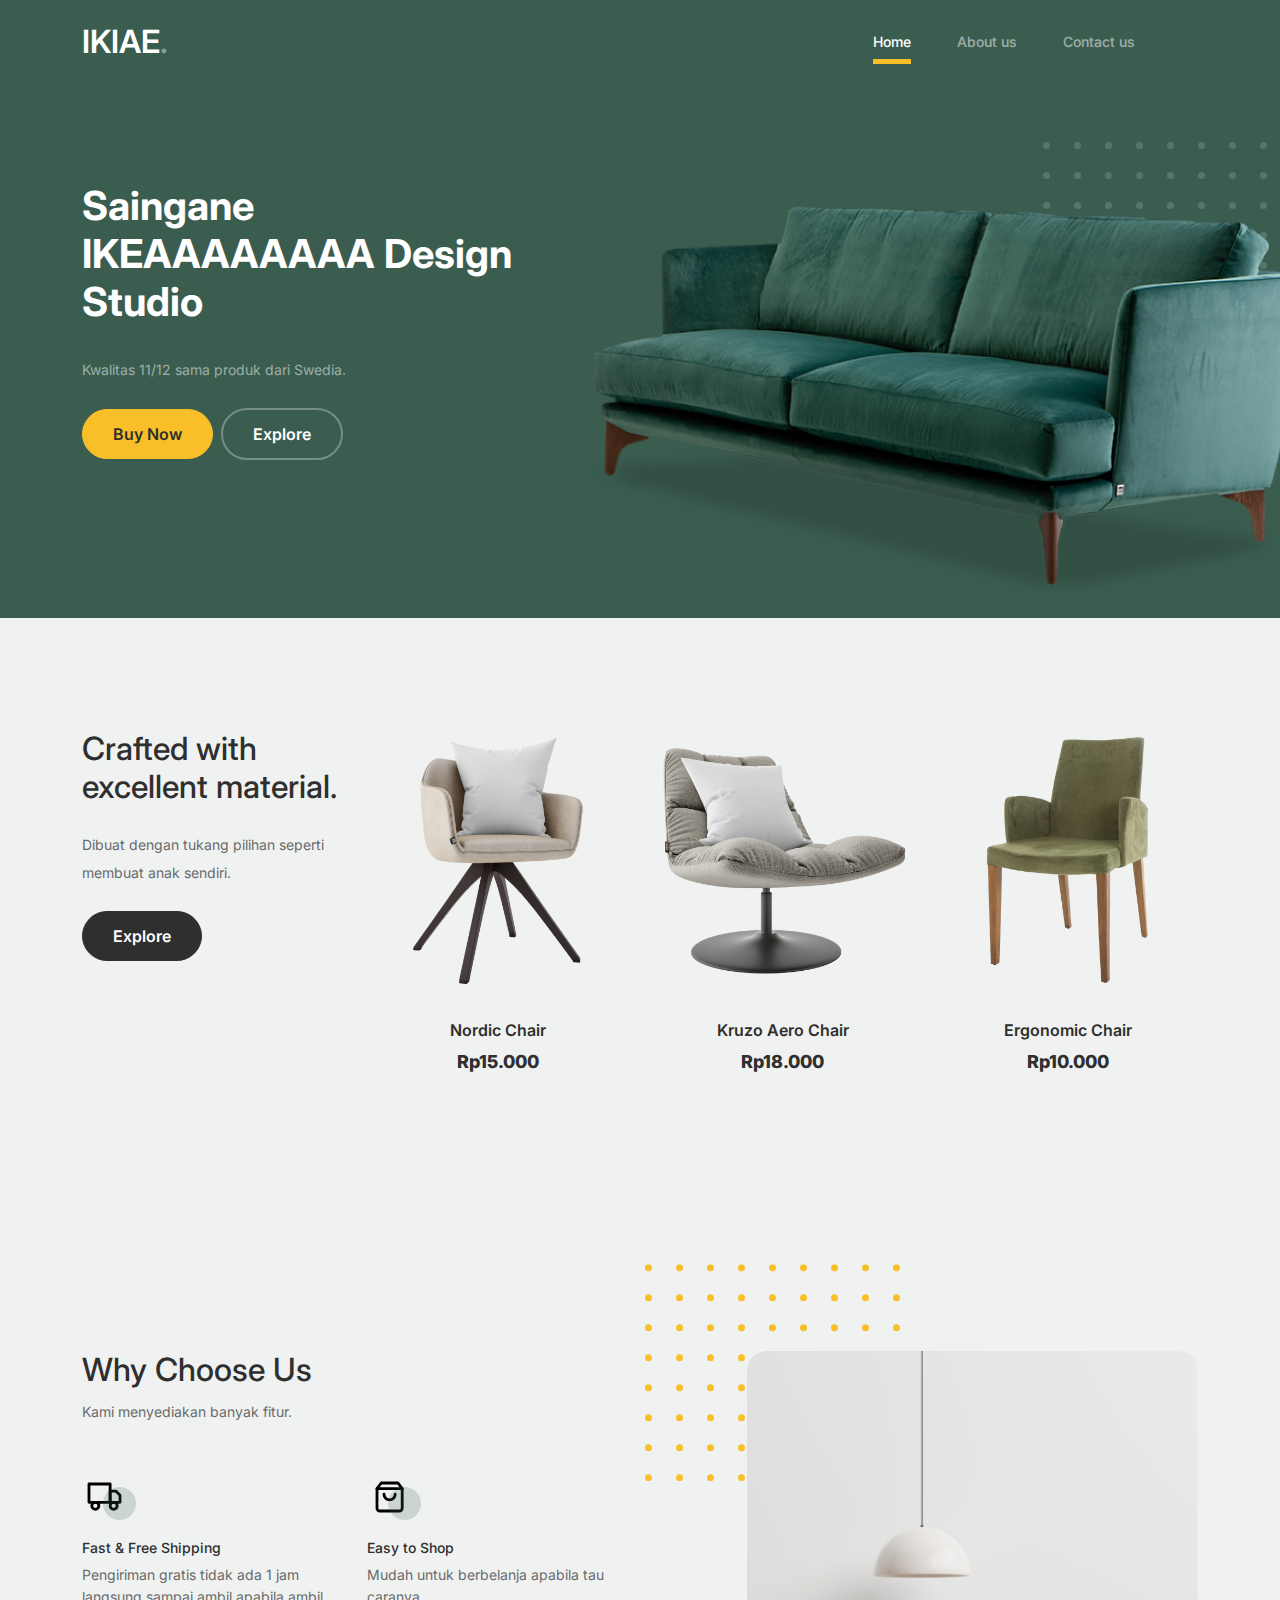
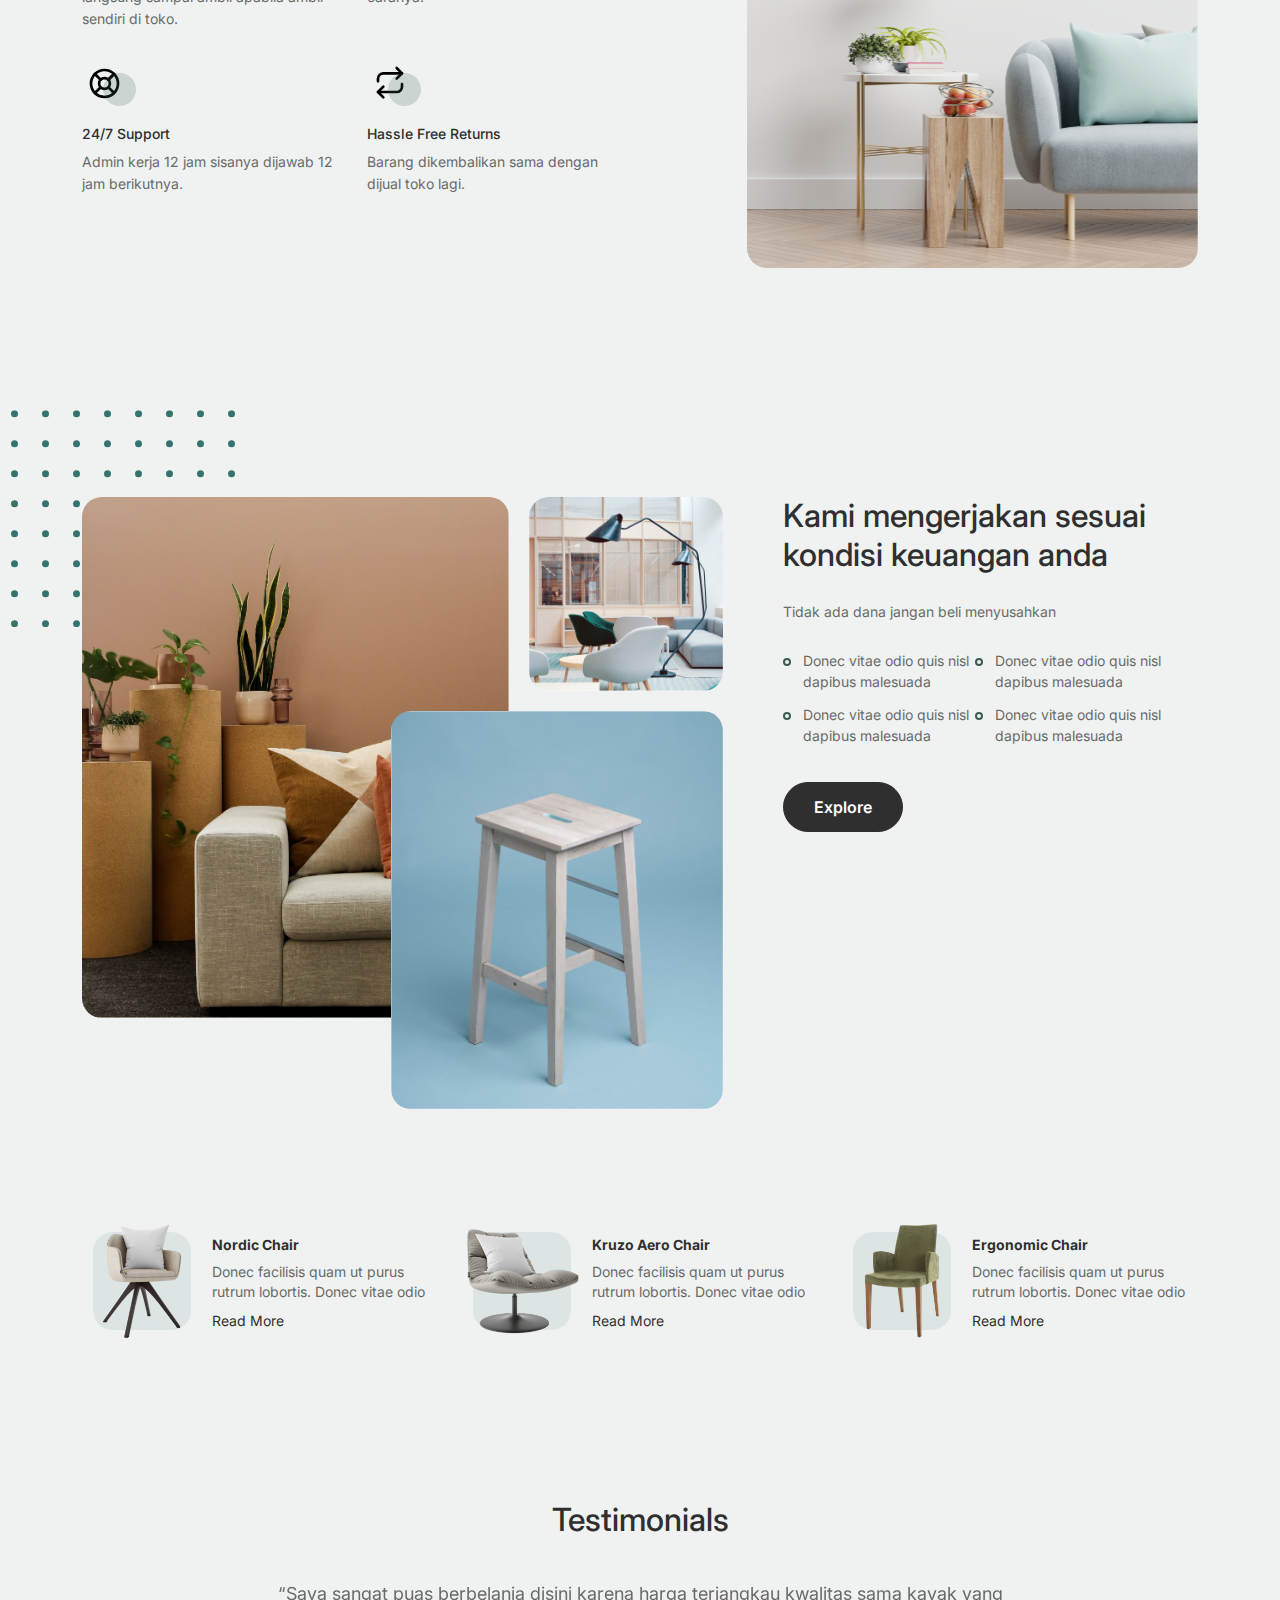
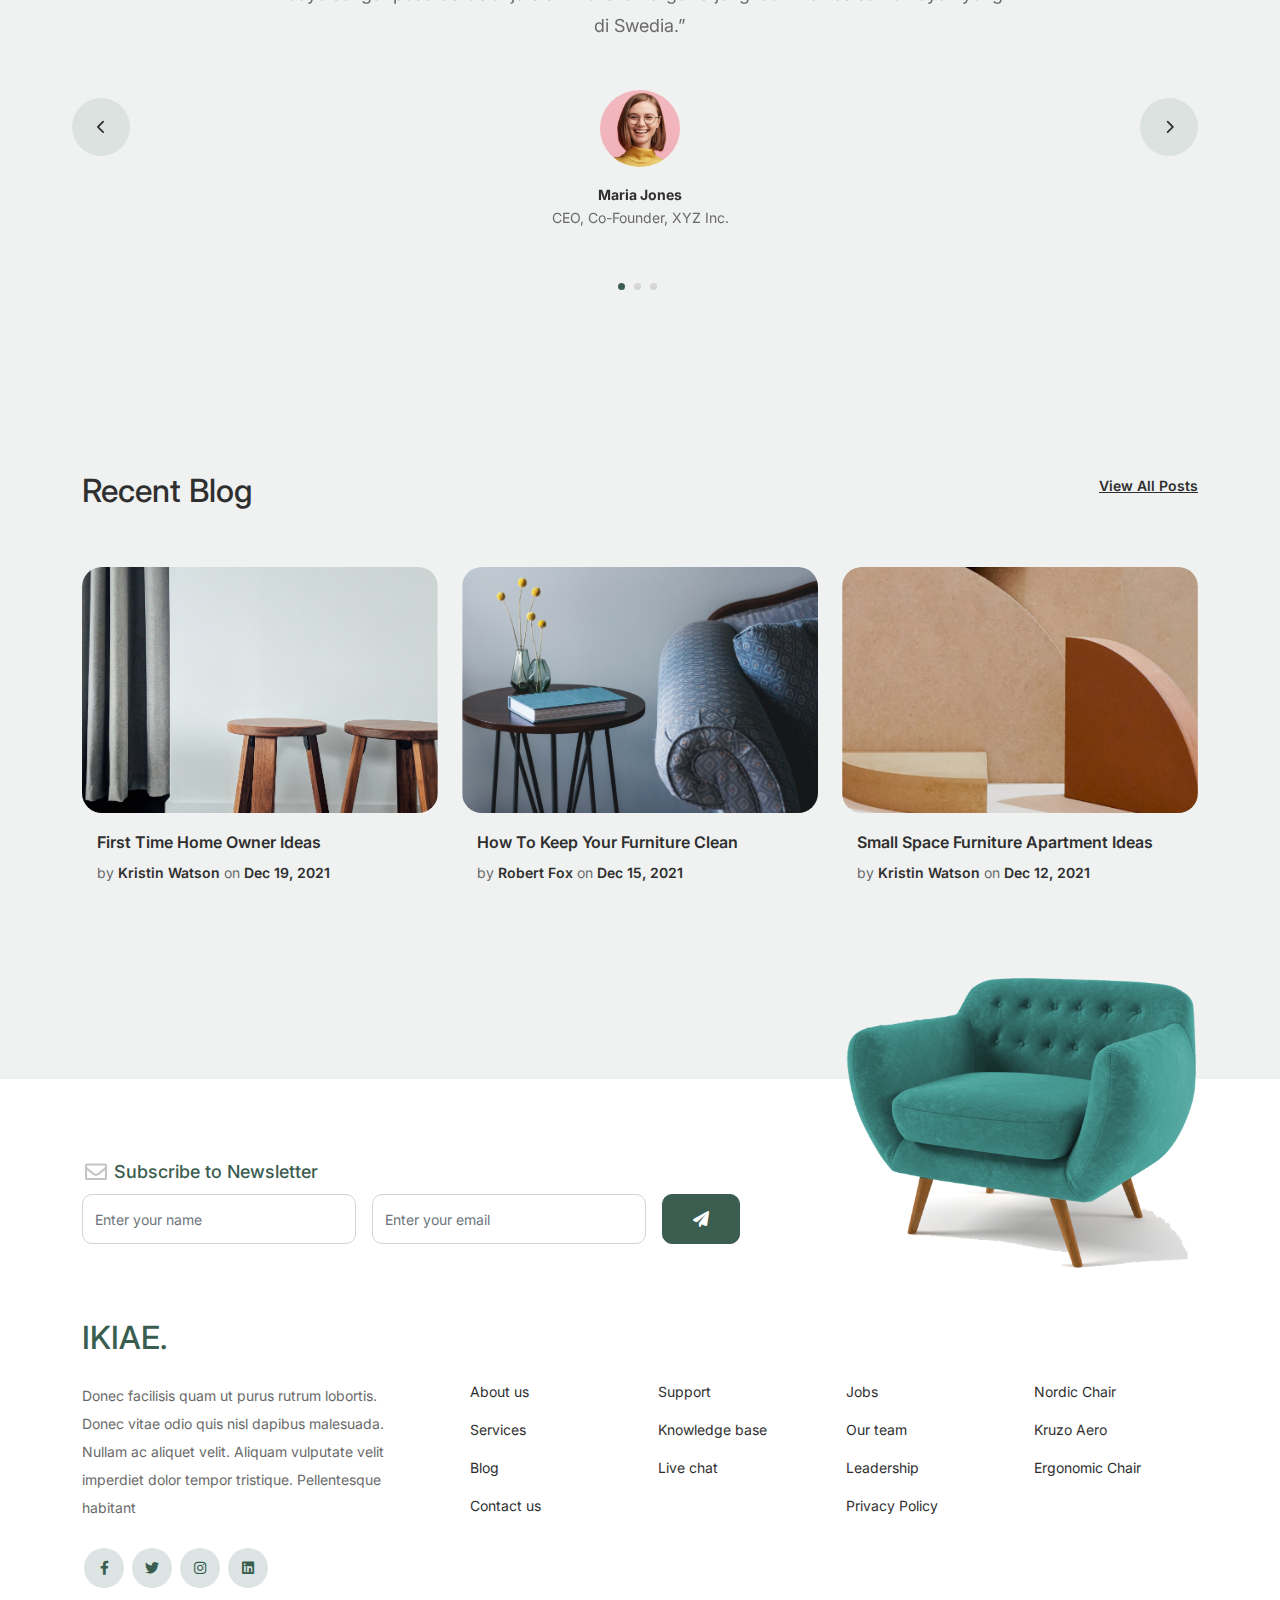
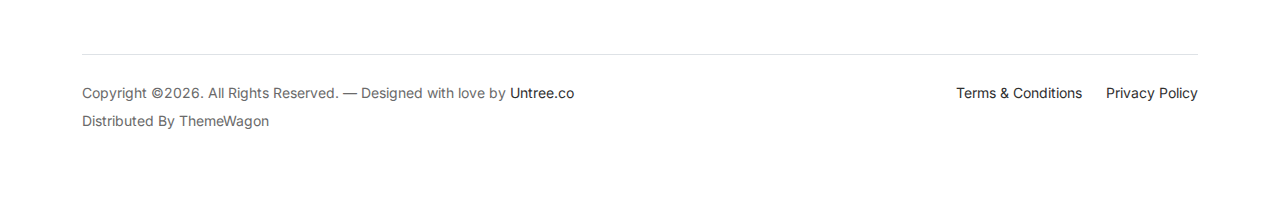
==== commit aaff7404: "TEST COMMIT" ====
--- a/index.html
+++ b/index.html
@@ -60,7 +60,7 @@
 					<div class="row justify-content-between">
 						<div class="col-lg-5">
 							<div class="intro-excerpt">
-								<h1>Saingane IKEA <span clsas="d-block">Design Studio</span></h1>
+								<h1>Saingane IKEAAAAAAAA <span clsas="d-block">Design Studio</span></h1>
 								<p class="mb-4">Kwalitas 11/12 sama produk dari Swedia.</p>
 								<p><a href="" class="btn btn-secondary me-2">Buy Now</a><a href="#" class="btn btn-white-outline">Explore</a></p>
 							</div>
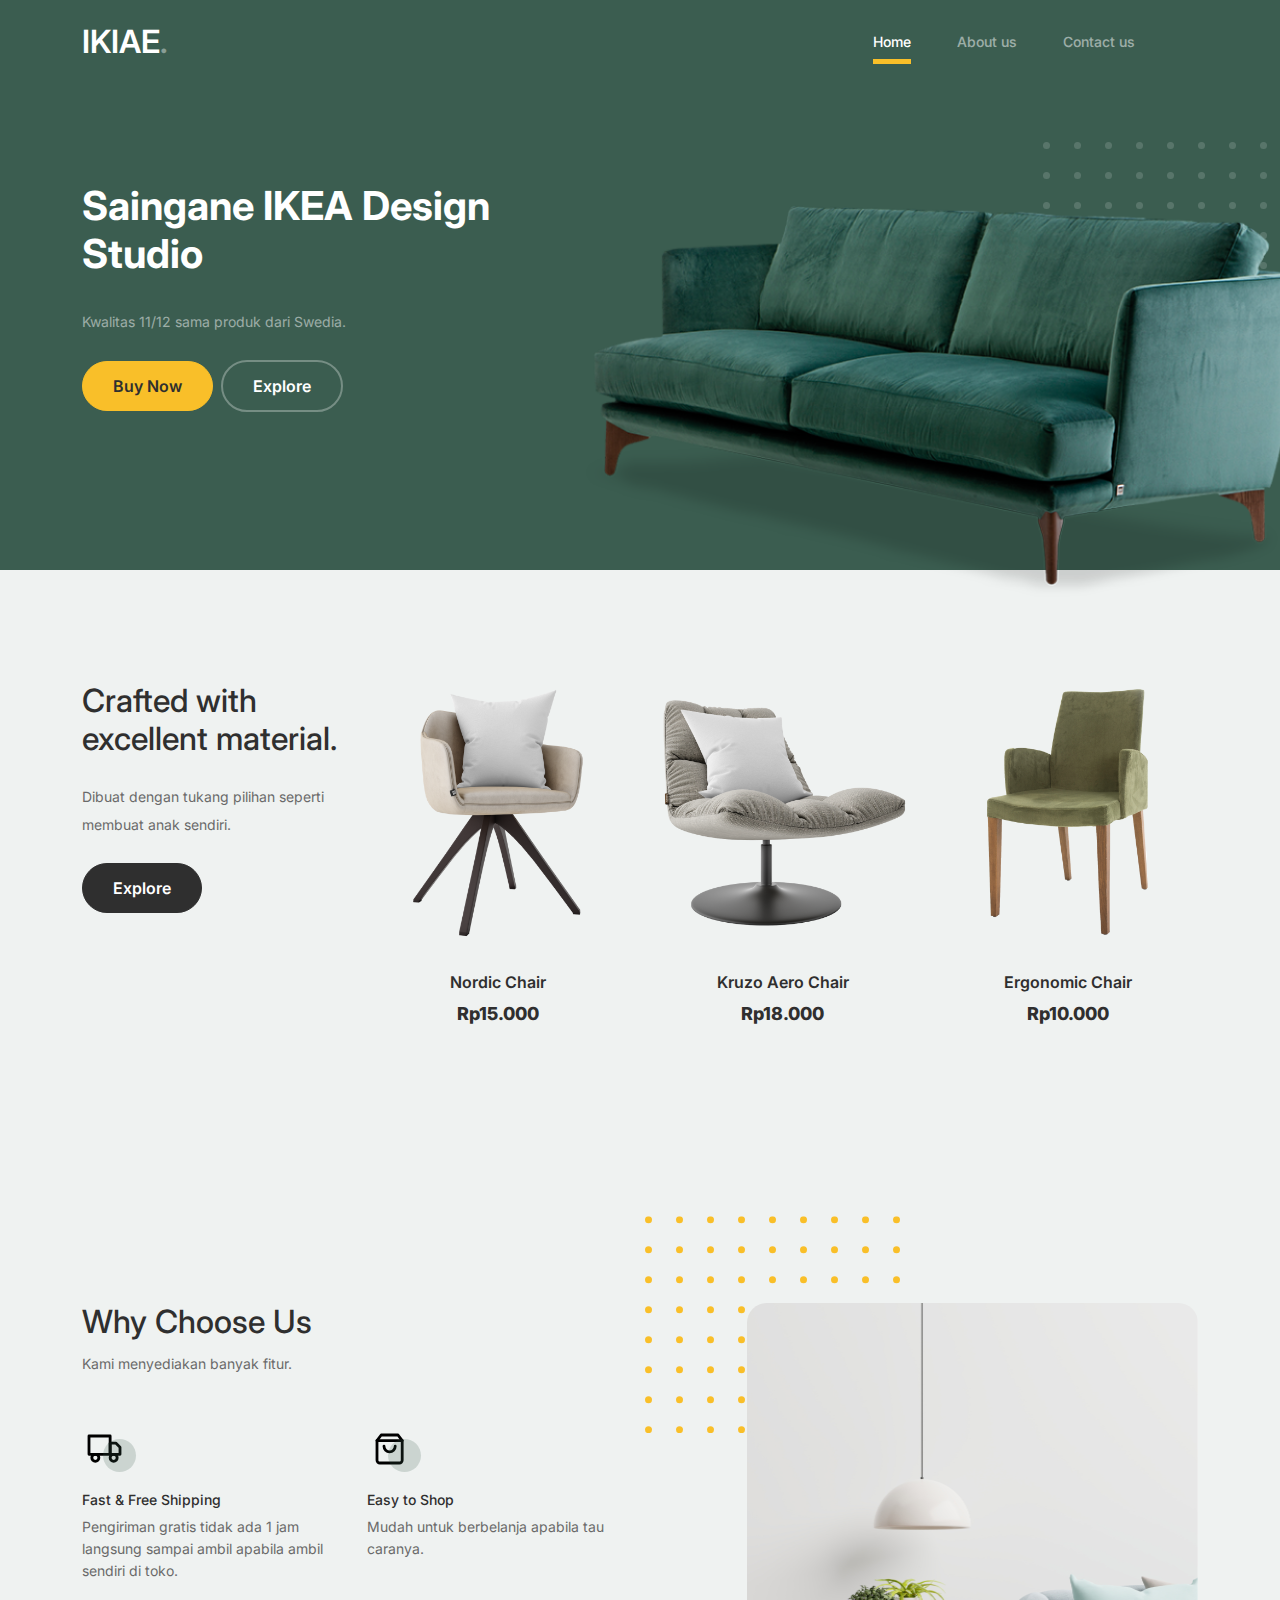
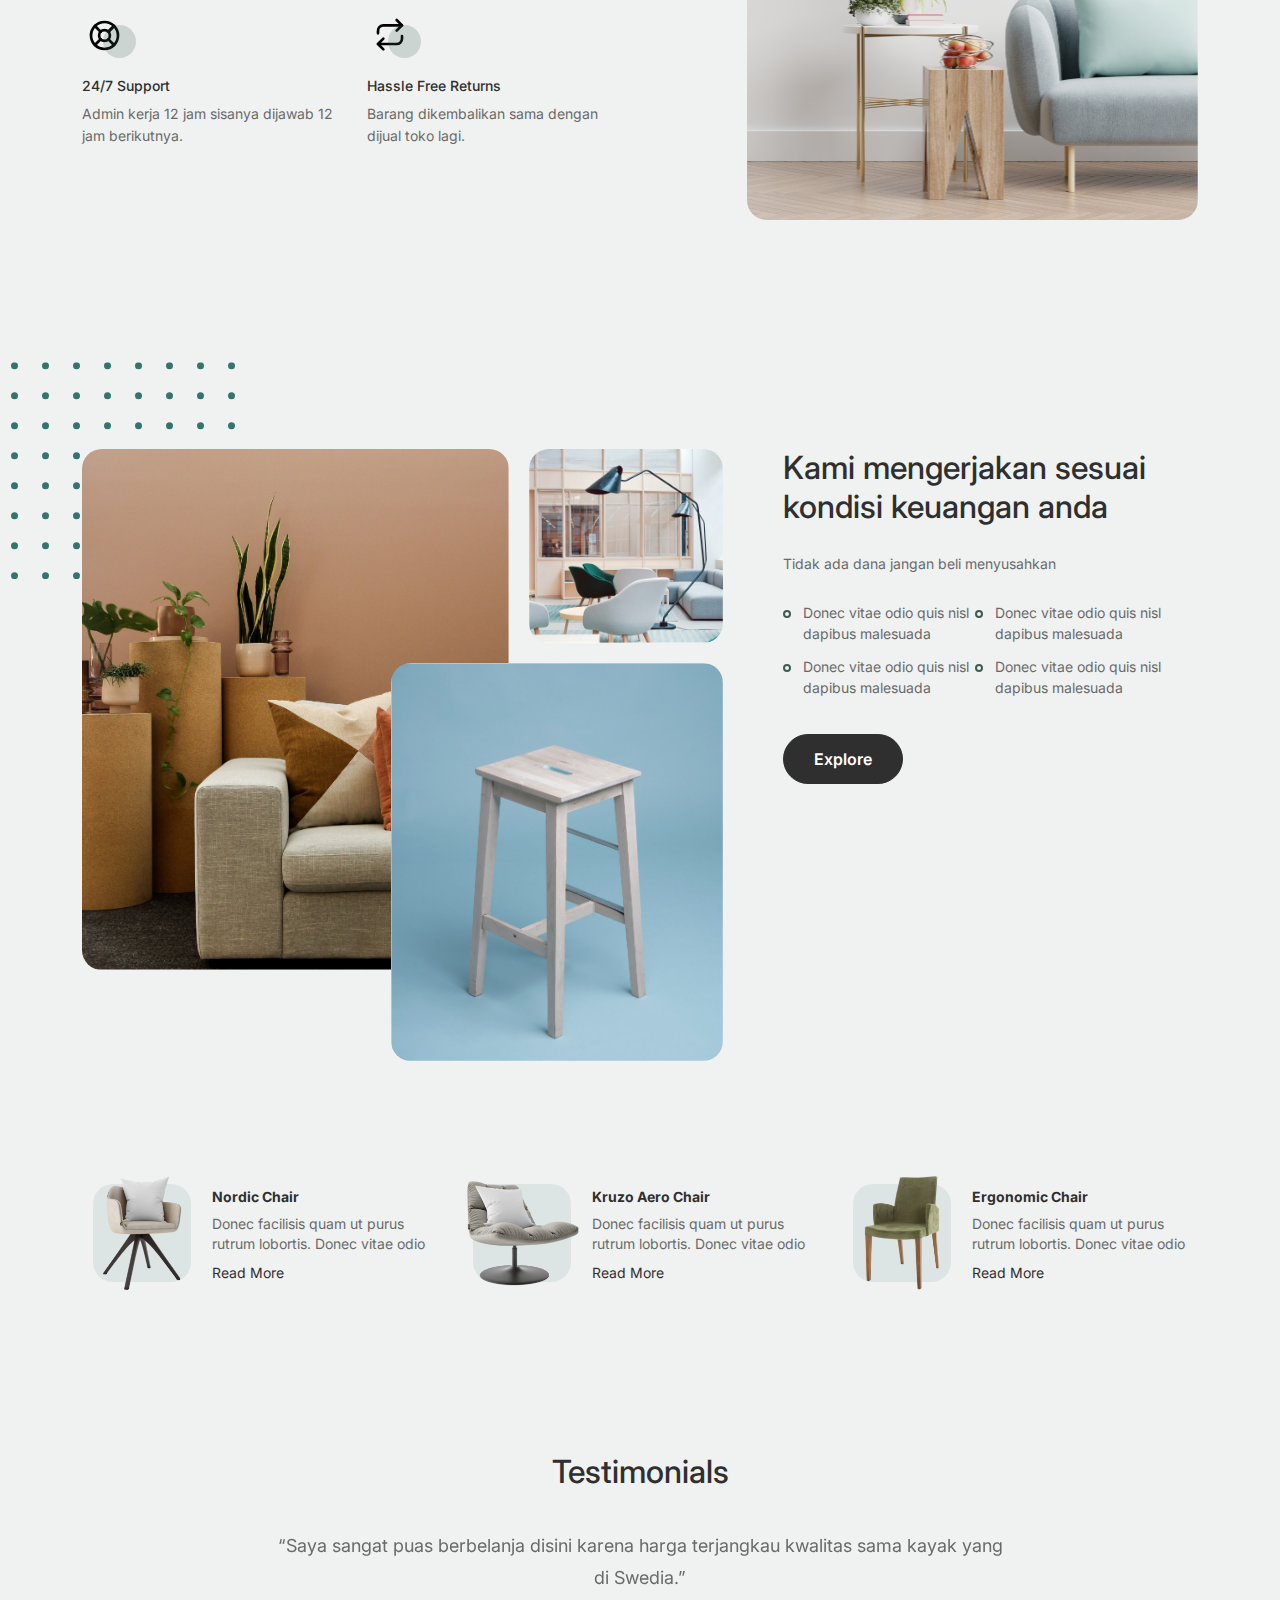
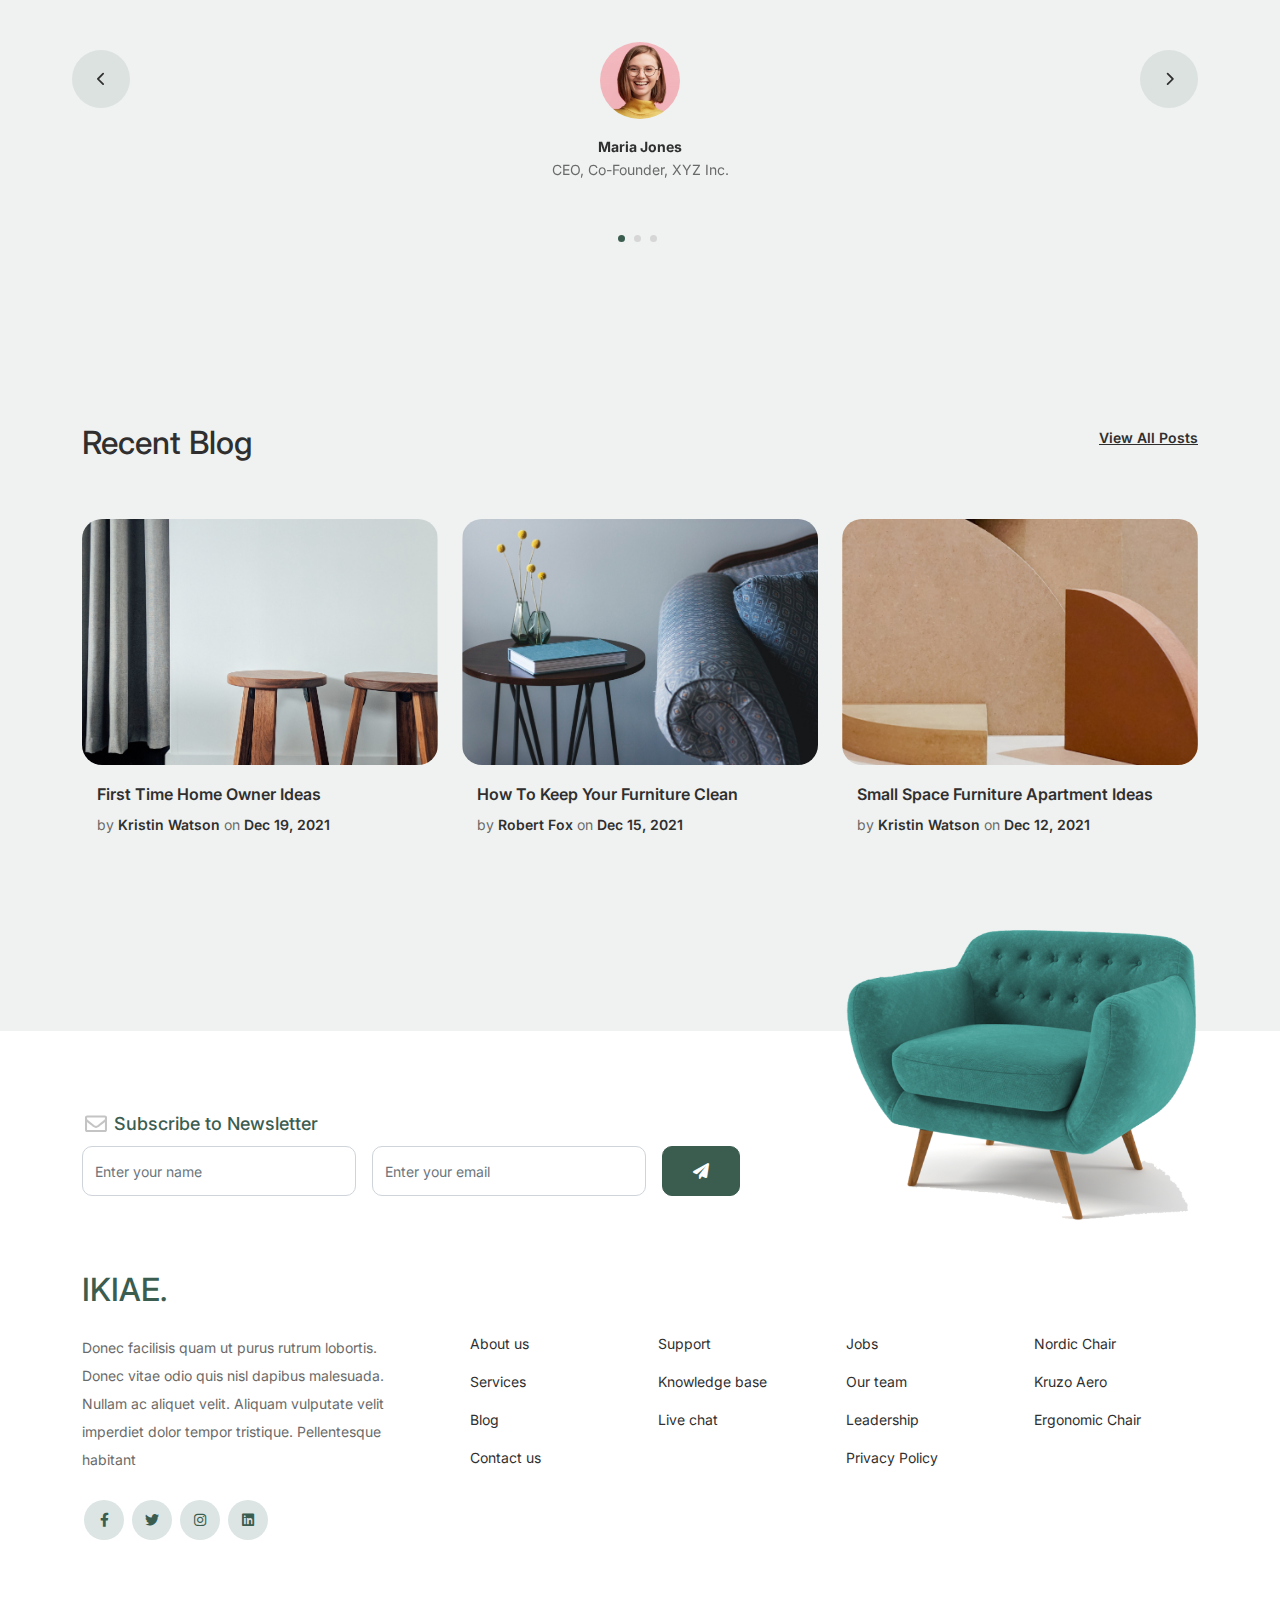
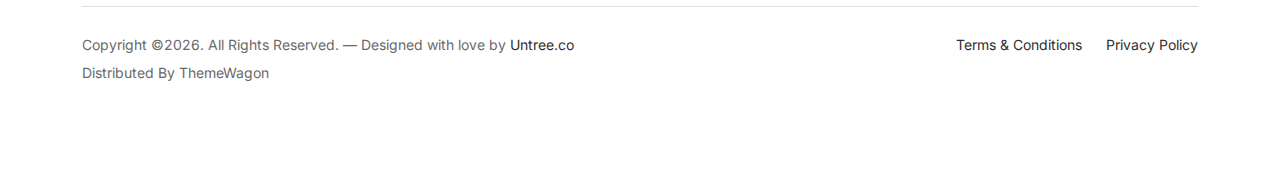
==== commit cef0bdde: "menambah testimoni" ====
--- a/index.html
+++ b/index.html
@@ -60,7 +60,7 @@
 					<div class="row justify-content-between">
 						<div class="col-lg-5">
 							<div class="intro-excerpt">
-								<h1>Saingane IKEAAAAAAAA <span clsas="d-block">Design Studio</span></h1>
+								<h1>Saingane IKEA <span clsas="d-block">Design Studio</span></h1>
 								<p class="mb-4">Kwalitas 11/12 sama produk dari Swedia.</p>
 								<p><a href="" class="btn btn-secondary me-2">Buy Now</a><a href="#" class="btn btn-white-outline">Explore</a></p>
 							</div>
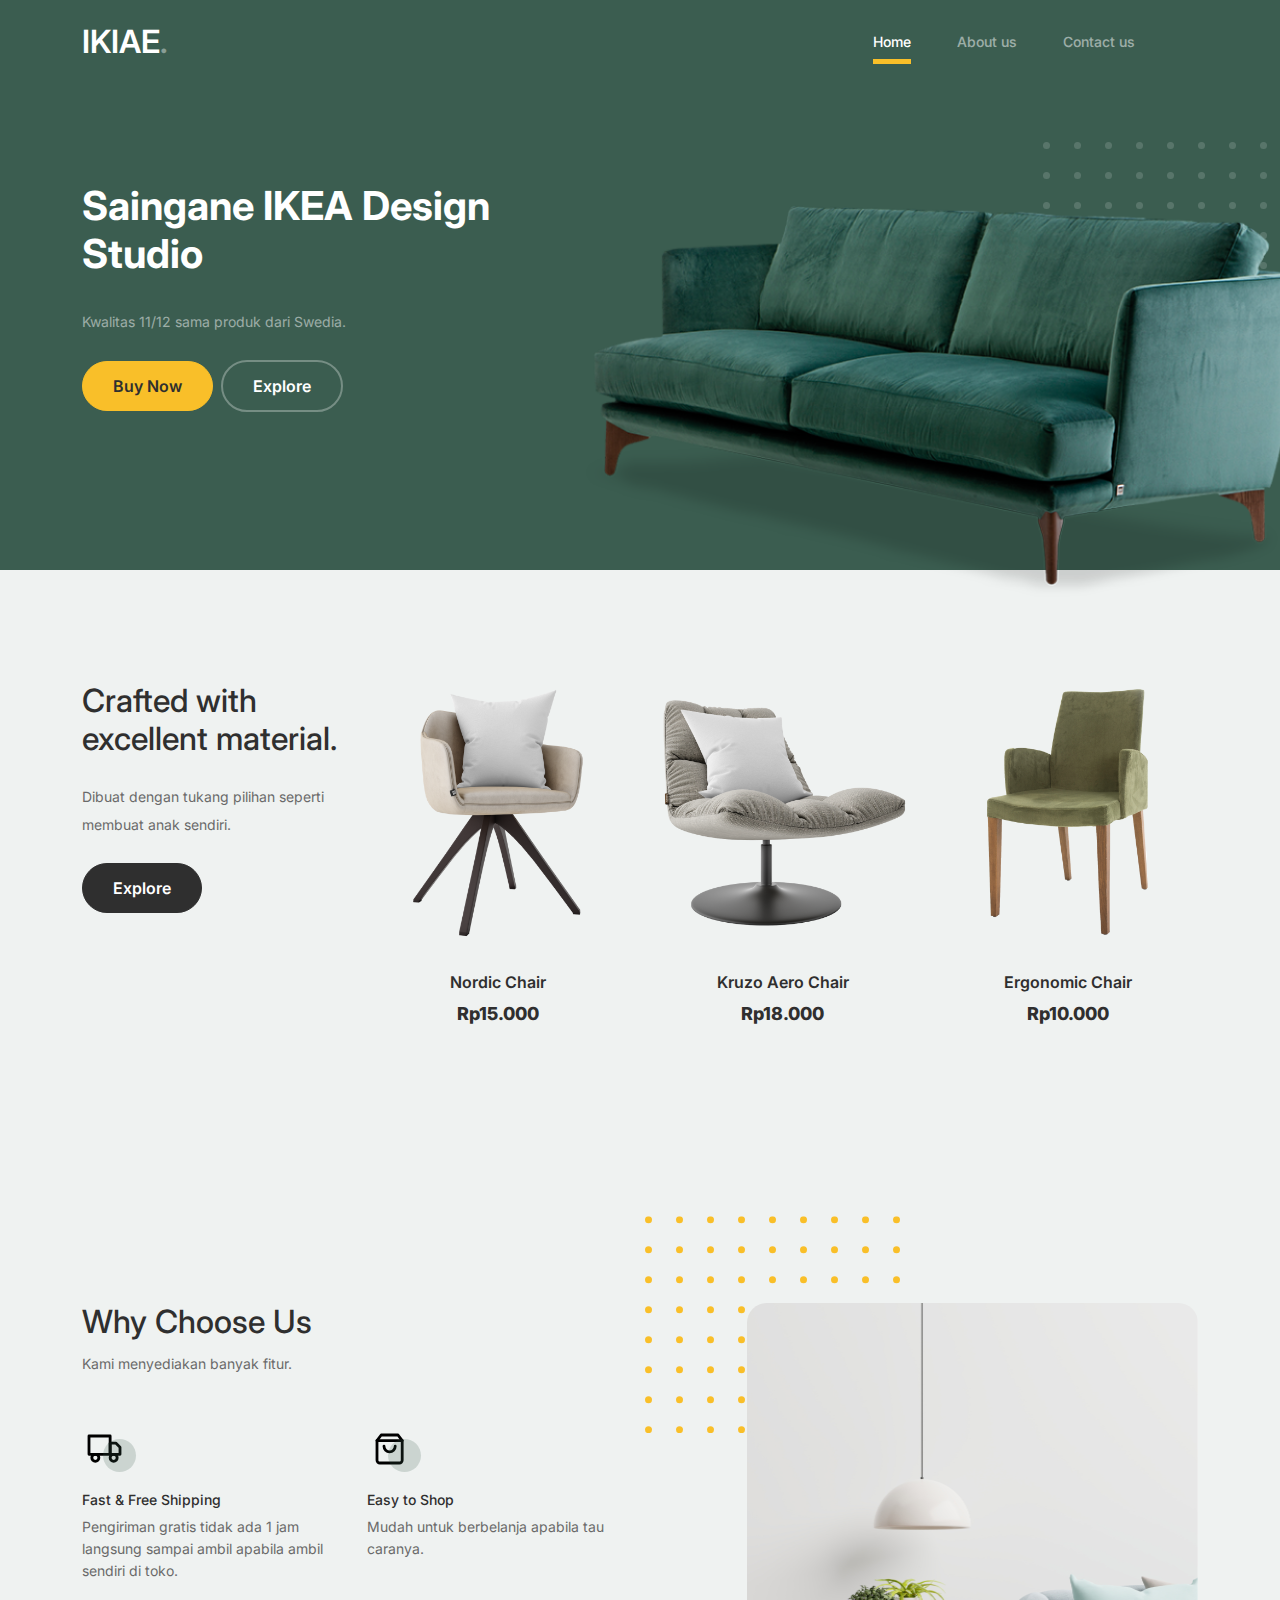
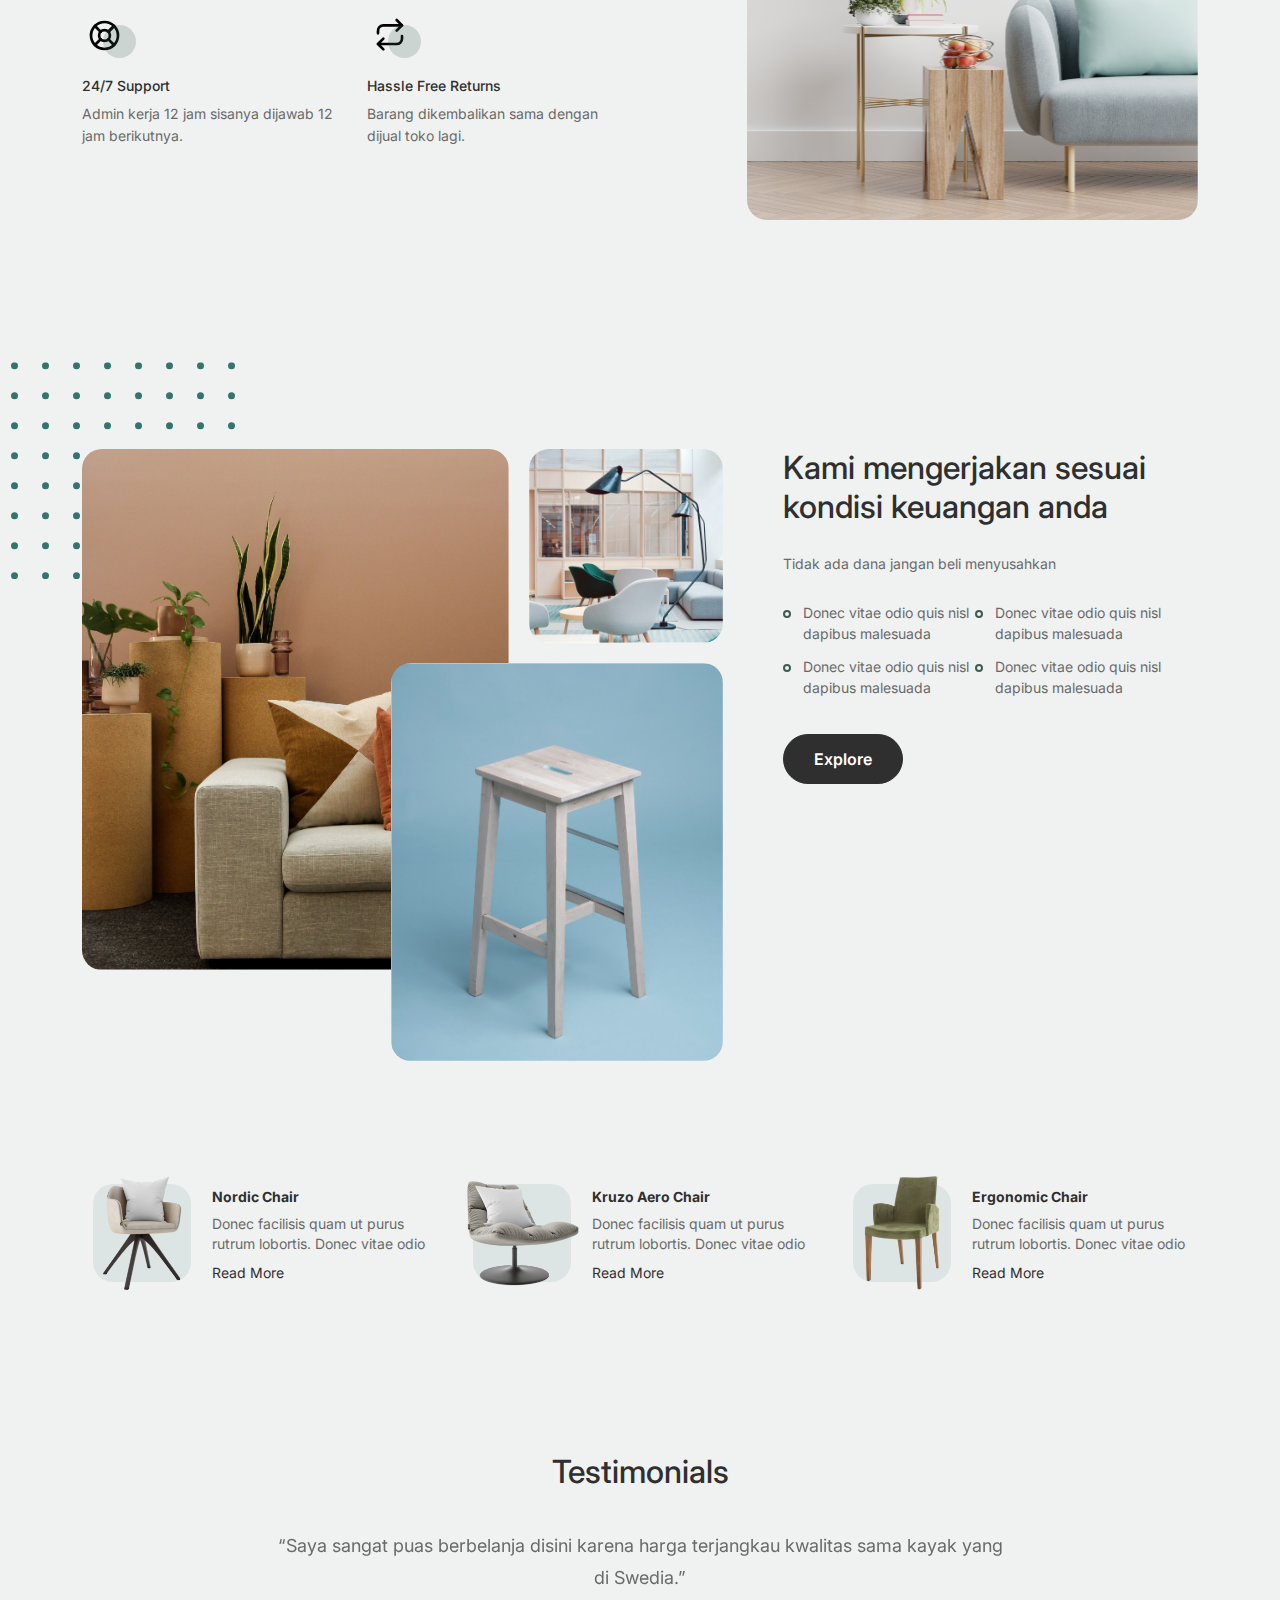
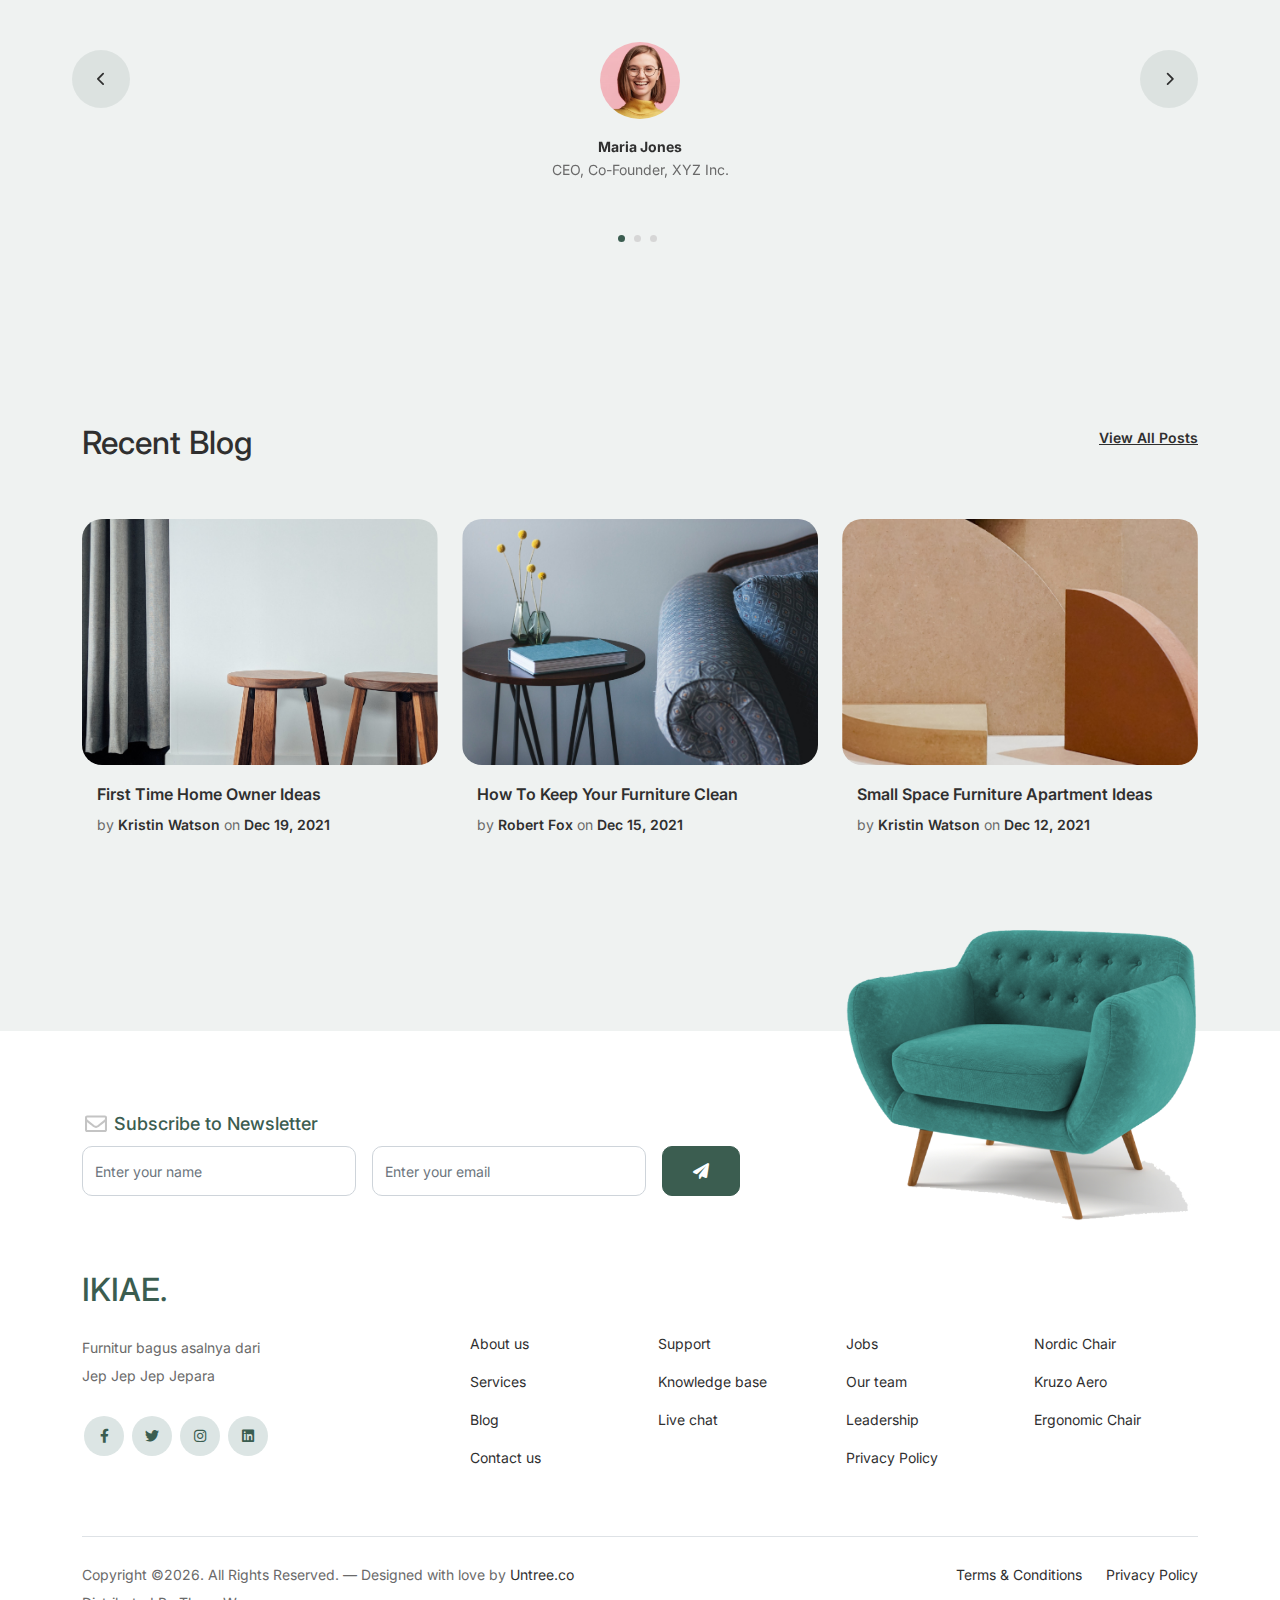
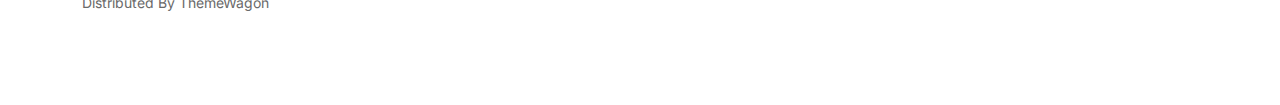
==== commit 1f396a3f: "memperbaiki footer" ====
--- a/index.html
+++ b/index.html
@@ -462,8 +462,8 @@
 				<div class="row g-5 mb-5">
 					<div class="col-lg-4">
 						<div class="mb-4 footer-logo-wrap"><a href="#" class="footer-logo">IKIAE<span>.</span></a></div>
-						<p class="mb-4">Donec facilisis quam ut purus rutrum lobortis. Donec vitae odio quis nisl dapibus malesuada. Nullam ac aliquet velit. Aliquam vulputate velit imperdiet dolor tempor tristique. Pellentesque habitant</p>
-
+						<p class="mb-4">Furnitur bagus asalnya dari<br />
+							Jep Jep Jep Jepara</p>
 						<ul class="list-unstyled custom-social">
 							<li><a href="#"><span class="fa fa-brands fa-facebook-f"></span></a></li>
 							<li><a href="#"><span class="fa fa-brands fa-twitter"></span></a></li>
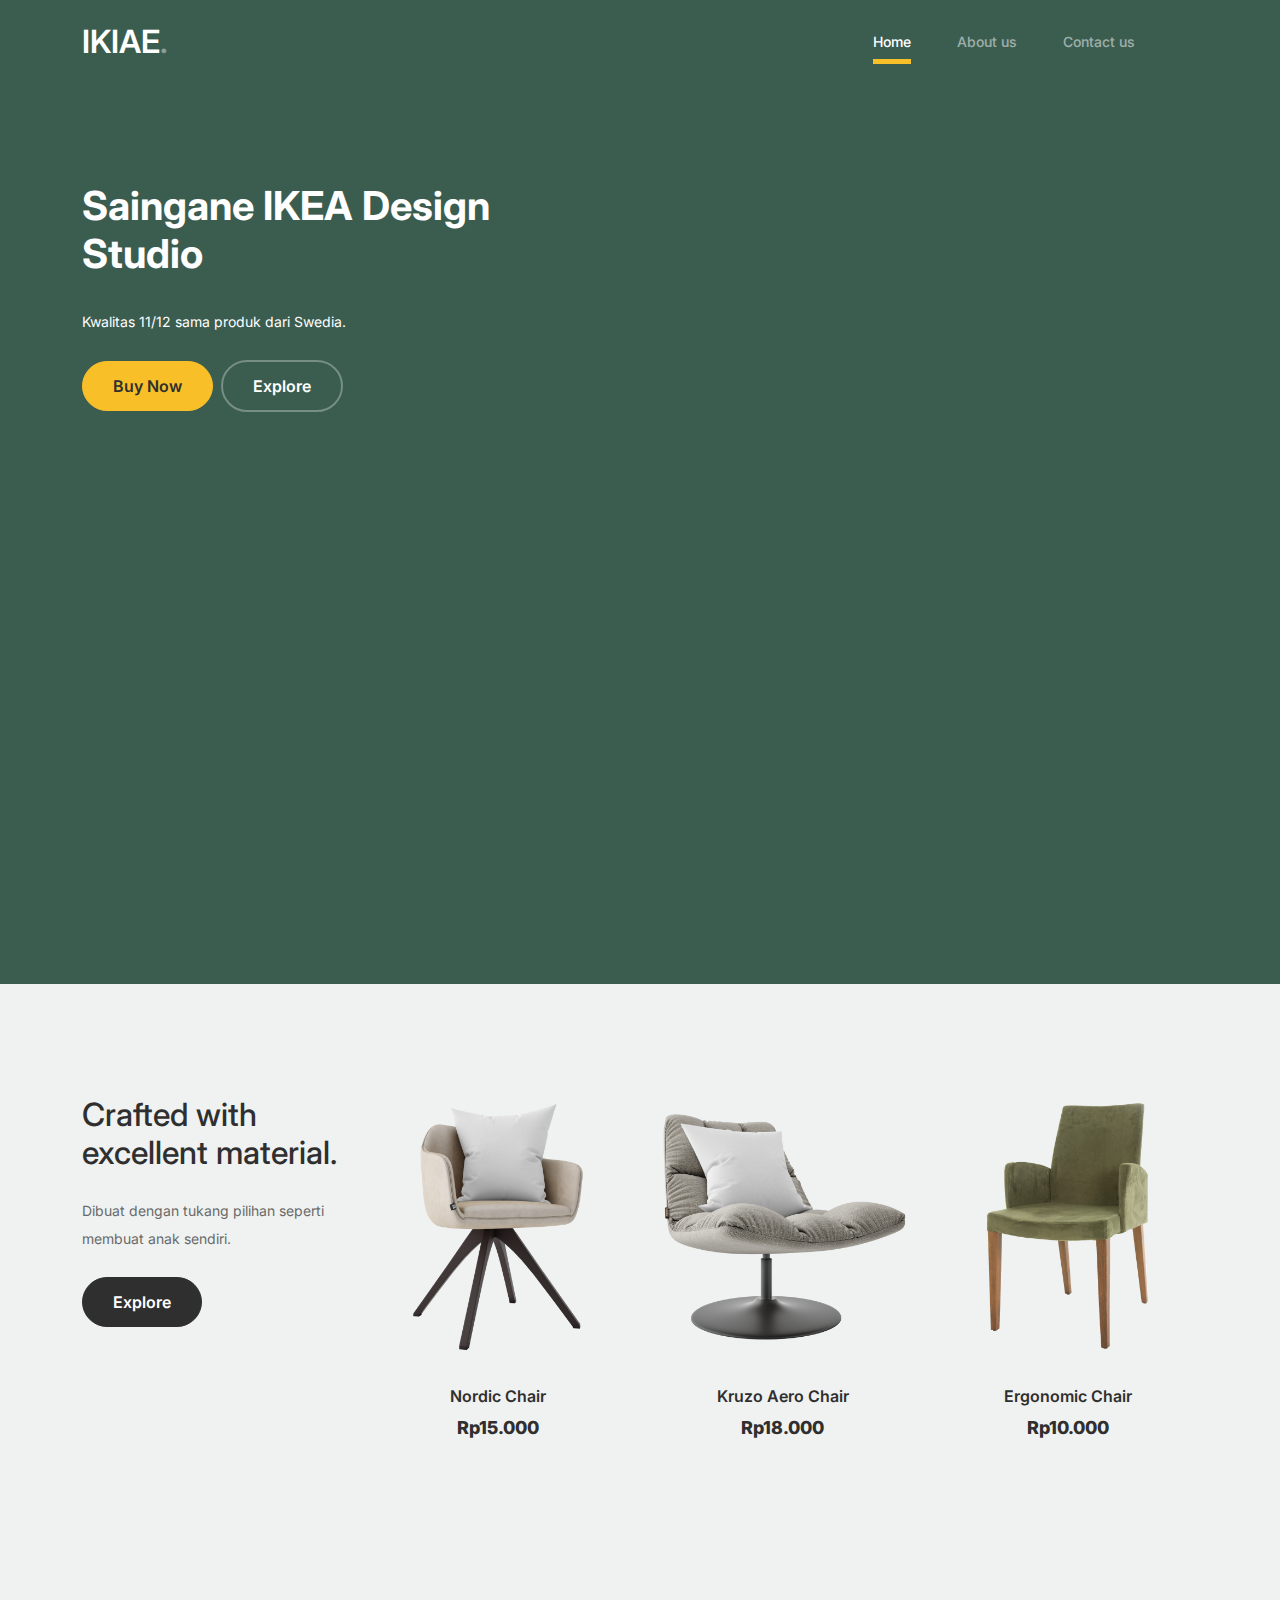
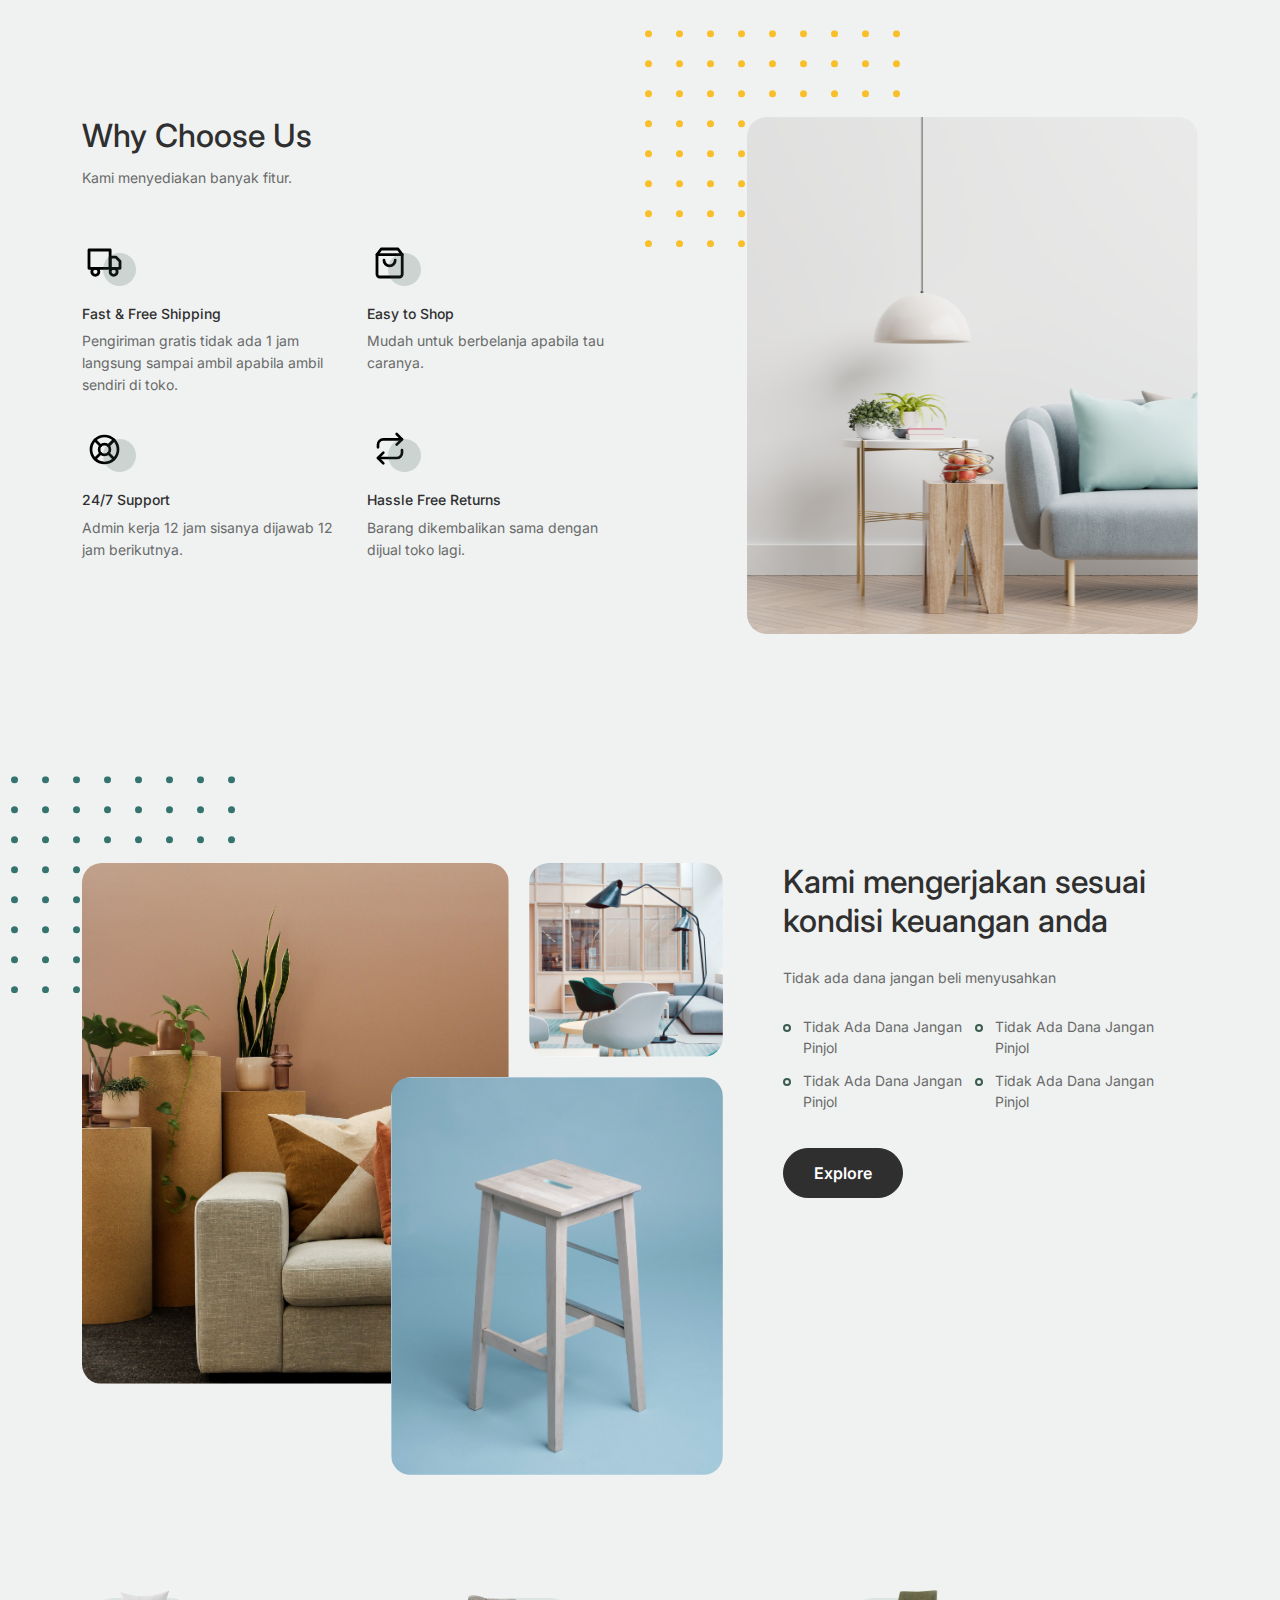
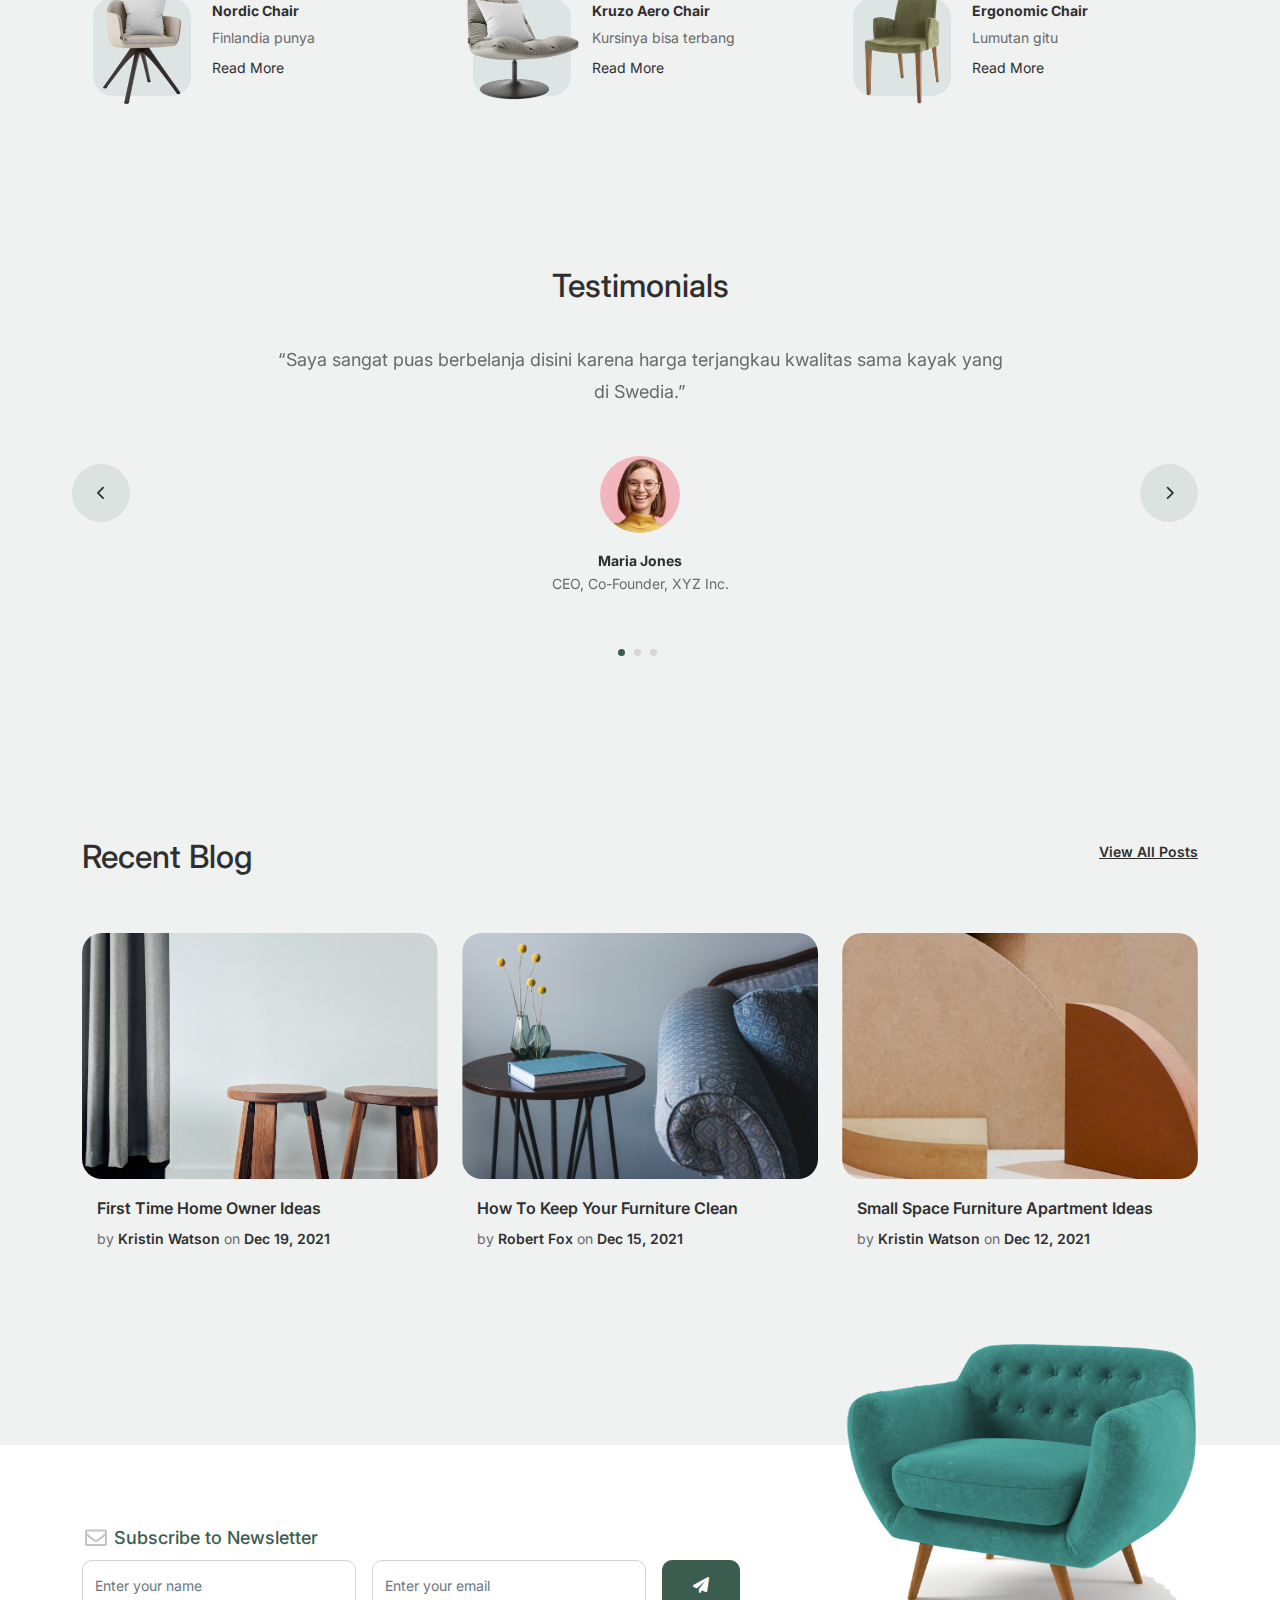
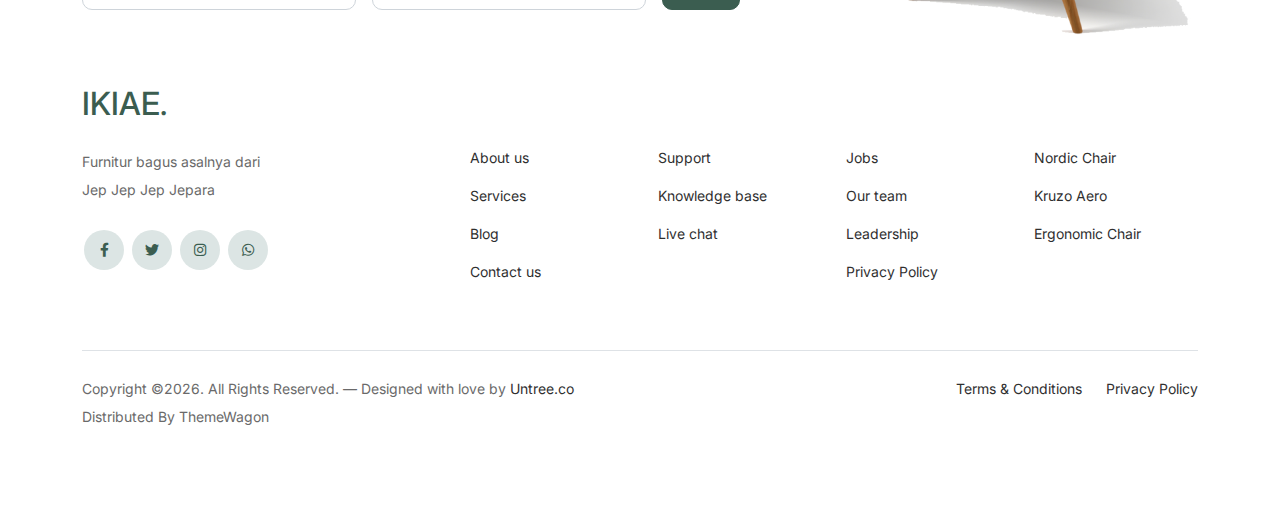
==== commit f29ec0d8: "Menambah sweetalert" ====
--- a/index.html
+++ b/index.html
@@ -21,7 +21,7 @@
 		<link href="https://cdnjs.cloudflare.com/ajax/libs/font-awesome/6.0.0-beta3/css/all.min.css" rel="stylesheet">
 		<link href="css/tiny-slider.css" rel="stylesheet">
 		<link href="css/style.css" rel="stylesheet">
-		<title>Furni Free Bootstrap 5 Template for Furniture and Interior Design Websites by Untree.co </title>
+		<title>Welcome! To IKIAE </title>
 	</head>
 
 	<body>
@@ -62,16 +62,15 @@
 							<div class="intro-excerpt">
 								<h1>Saingane IKEA <span clsas="d-block">Design Studio</span></h1>
 								<p class="mb-4">Kwalitas 11/12 sama produk dari Swedia.</p>
-								<p><a href="" class="btn btn-secondary me-2">Buy Now</a><a href="#" class="btn btn-white-outline">Explore</a></p>
-							</div>
-						</div>
-						<div class="col-lg-7">
-							<div class="hero-img-wrap">
-								<img src="images/couch.png" class="img-fluid">
-							</div>
-						</div>
-					</div>
-				</div>
+								<p><a href="index.html" class="btn btn-secondary me-2">Buy Now</a><a href="#" class="btn btn-white-outline">Explore</a></p>
+							</div>
+						</div>
+					</div>
+				</div>
+				<video id="background-video" autoplay loop muted playsinline>
+					<source src="images/kursi.mp4" type="video/mp4" class="img-fluid">
+					Your browser does not support the video tag.
+				</video>
 			</div>
 		<!-- End Hero Section -->
 
@@ -84,13 +83,13 @@
 					<div class="col-md-12 col-lg-3 mb-5 mb-lg-0">
 						<h2 class="mb-4 section-title">Crafted with excellent material.</h2>
 						<p class="mb-4">Dibuat dengan tukang pilihan seperti membuat anak sendiri. </p>
-						<p><a href="shop.html" class="btn">Explore</a></p>
+						<p><a href="#" class="btn">Explore</a></p>
 					</div> 
 					<!-- End Column 1 -->
 
 					<!-- Start Column 2 -->
 					<div class="col-12 col-md-4 col-lg-3 mb-5 mb-md-0">
-						<a class="product-item" href="cart.html">
+						<a class="product-item" href="#">
 							<img src="images/product-1.png" class="img-fluid product-thumbnail">
 							<h3 class="product-title">Nordic Chair</h3>
 							<strong class="product-price">Rp15.000</strong>
@@ -104,7 +103,7 @@
 
 					<!-- Start Column 3 -->
 					<div class="col-12 col-md-4 col-lg-3 mb-5 mb-md-0">
-						<a class="product-item" href="cart.html">
+						<a class="product-item" href="#">
 							<img src="images/product-2.png" class="img-fluid product-thumbnail">
 							<h3 class="product-title">Kruzo Aero Chair</h3>
 							<strong class="product-price">Rp18.000</strong>
@@ -118,7 +117,7 @@
 
 					<!-- Start Column 4 -->
 					<div class="col-12 col-md-4 col-lg-3 mb-5 mb-md-0">
-						<a class="product-item" href="cart.html">
+						<a class="product-item" href="#">
 							<img src="images/product-3.png" class="img-fluid product-thumbnail">
 							<h3 class="product-title">Ergonomic Chair</h3>
 							<strong class="product-price">Rp10.000</strong>
@@ -214,10 +213,10 @@
 						<p>Tidak ada dana jangan beli menyusahkan</p>
 
 						<ul class="list-unstyled custom-list my-4">
-							<li>Donec vitae odio quis nisl dapibus malesuada</li>
-							<li>Donec vitae odio quis nisl dapibus malesuada</li>
-							<li>Donec vitae odio quis nisl dapibus malesuada</li>
-							<li>Donec vitae odio quis nisl dapibus malesuada</li>
+							<li>Tidak Ada Dana Jangan Pinjol</li>
+							<li>Tidak Ada Dana Jangan Pinjol</li>
+							<li>Tidak Ada Dana Jangan Pinjol</li>
+							<li>Tidak Ada Dana Jangan Pinjol</li>
 						</ul>
 						<p><a herf="#" class="btn">Explore</a></p>
 					</div>
@@ -238,7 +237,7 @@
 							</div>
 							<div class="pt-3">
 								<h3>Nordic Chair</h3>
-								<p>Donec facilisis quam ut purus rutrum lobortis. Donec vitae odio </p>
+								<p>Finlandia punya  </p>
 								<p><a href="#">Read More</a></p>
 							</div>
 						</div>
@@ -251,7 +250,7 @@
 							</div>
 							<div class="pt-3">
 								<h3>Kruzo Aero Chair</h3>
-								<p>Donec facilisis quam ut purus rutrum lobortis. Donec vitae odio </p>
+								<p>Kursinya bisa terbang </p>
 								<p><a href="#">Read More</a></p>
 							</div>
 						</div>
@@ -264,7 +263,7 @@
 							</div>
 							<div class="pt-3">
 								<h3>Ergonomic Chair</h3>
-								<p>Donec facilisis quam ut purus rutrum lobortis. Donec vitae odio </p>
+								<p>Lumutan gitu </p>
 								<p><a href="#">Read More</a></p>
 							</div>
 						</div>
@@ -465,10 +464,10 @@
 						<p class="mb-4">Furnitur bagus asalnya dari<br />
 							Jep Jep Jep Jepara</p>
 						<ul class="list-unstyled custom-social">
-							<li><a href="#"><span class="fa fa-brands fa-facebook-f"></span></a></li>
-							<li><a href="#"><span class="fa fa-brands fa-twitter"></span></a></li>
-							<li><a href="#"><span class="fa fa-brands fa-instagram"></span></a></li>
-							<li><a href="#"><span class="fa fa-brands fa-linkedin"></span></a></li>
+							<li><a href="https://facebook.com"><span class="fa fa-brands fa-facebook-f"></span></a></li>
+							<li><a href="https://x.com"><span class="fa fa-brands fa-twitter"></span></a></li>
+							<li><a href="https://instagram.com"><span class="fa fa-brands fa-instagram"></span></a></li>
+							<li><a href="https://wa.me/6285879819007?text=Hallow%20Kak%20Trie%20Saya%20dapat%20info%20dapat%20Giveaway?"><span class="fa fa-brands fa-whatsapp"></span></a></li>
 						</ul>
 					</div>
 
--- a/css/style.css
+++ b/css/style.css
@@ -7,7 +7,8 @@
 @import url("https://fonts.googleapis.com/css2?family=Inter:wght@400;500;600;700;800&display=swap");
 body {
   overflow-x: hidden;
-  position: relative; }
+  position: relative;
+}
 
 body {
   font-family: "Inter", sans-serif;
@@ -15,698 +16,871 @@
   line-height: 28px;
   color: #6a6a6a;
   font-size: 14px;
-  background-color: #eff2f1; }
+  background-color: #eff2f1;
+}
 
 a {
   text-decoration: none;
-  -webkit-transition: .3s all ease;
-  -o-transition: .3s all ease;
-  transition: .3s all ease;
-  color: #2f2f2f;
-  text-decoration: underline; }
-  a:hover {
-    color: #2f2f2f;
-    text-decoration: none; }
-  a.more {
-    font-weight: 600; }
+  -webkit-transition: 0.3s all ease;
+  -o-transition: 0.3s all ease;
+  transition: 0.3s all ease;
+  color: #2f2f2f;
+  text-decoration: underline;
+}
+a:hover {
+  color: #2f2f2f;
+  text-decoration: none;
+}
+a.more {
+  font-weight: 600;
+}
 
 .custom-navbar {
   background: #3b5d50 !important;
   padding-top: 20px;
-  padding-bottom: 20px; }
-  .custom-navbar .navbar-brand {
-    font-size: 32px;
-    font-weight: 600; }
-    .custom-navbar .navbar-brand > span {
-      opacity: .4; }
-  .custom-navbar .navbar-toggler {
-    border-color: transparent; }
-    .custom-navbar .navbar-toggler:active, .custom-navbar .navbar-toggler:focus {
-      -webkit-box-shadow: none;
-      box-shadow: none;
-      outline: none; }
-  @media (min-width: 992px) {
-    .custom-navbar .custom-navbar-nav li {
-      margin-left: 15px;
-      margin-right: 15px; } }
-  .custom-navbar .custom-navbar-nav li a {
-    font-weight: 500;
-    color: #ffffff !important;
-    opacity: .5;
-    -webkit-transition: .3s all ease;
-    -o-transition: .3s all ease;
-    transition: .3s all ease;
-    position: relative; }
-    @media (min-width: 768px) {
-      .custom-navbar .custom-navbar-nav li a:before {
-        content: "";
-        position: absolute;
-        bottom: 0;
-        left: 8px;
-        right: 8px;
-        background: #f9bf29;
-        height: 5px;
-        opacity: 1;
-        visibility: visible;
-        width: 0;
-        -webkit-transition: .15s all ease-out;
-        -o-transition: .15s all ease-out;
-        transition: .15s all ease-out; } }
-    .custom-navbar .custom-navbar-nav li a:hover {
-      opacity: 1; }
-      .custom-navbar .custom-navbar-nav li a:hover:before {
-        width: calc(100% - 16px); }
-  .custom-navbar .custom-navbar-nav li.active a {
-    opacity: 1; }
-    .custom-navbar .custom-navbar-nav li.active a:before {
-      width: calc(100% - 16px); }
+  padding-bottom: 20px;
+}
+.custom-navbar .navbar-brand {
+  font-size: 32px;
+  font-weight: 600;
+}
+.custom-navbar .navbar-brand > span {
+  opacity: 0.4;
+}
+.custom-navbar .navbar-toggler {
+  border-color: transparent;
+}
+.custom-navbar .navbar-toggler:active,
+.custom-navbar .navbar-toggler:focus {
+  -webkit-box-shadow: none;
+  box-shadow: none;
+  outline: none;
+}
+@media (min-width: 992px) {
+  .custom-navbar .custom-navbar-nav li {
+    margin-left: 15px;
+    margin-right: 15px;
+  }
+}
+.custom-navbar .custom-navbar-nav li a {
+  font-weight: 500;
+  color: #ffffff !important;
+  opacity: 0.5;
+  -webkit-transition: 0.3s all ease;
+  -o-transition: 0.3s all ease;
+  transition: 0.3s all ease;
+  position: relative;
+}
+@media (min-width: 768px) {
+  .custom-navbar .custom-navbar-nav li a:before {
+    content: "";
+    position: absolute;
+    bottom: 0;
+    left: 8px;
+    right: 8px;
+    background: #f9bf29;
+    height: 5px;
+    opacity: 1;
+    visibility: visible;
+    width: 0;
+    -webkit-transition: 0.15s all ease-out;
+    -o-transition: 0.15s all ease-out;
+    transition: 0.15s all ease-out;
+  }
+}
+.custom-navbar .custom-navbar-nav li a:hover {
+  opacity: 1;
+}
+.custom-navbar .custom-navbar-nav li a:hover:before {
+  width: calc(100% - 16px);
+}
+.custom-navbar .custom-navbar-nav li.active a {
+  opacity: 1;
+}
+.custom-navbar .custom-navbar-nav li.active a:before {
+  width: calc(100% - 16px);
+}
+.custom-navbar .custom-navbar-cta {
+  margin-left: 0 !important;
+  -webkit-box-orient: horizontal;
+  -webkit-box-direction: normal;
+  -ms-flex-direction: row;
+  flex-direction: row;
+}
+@media (min-width: 768px) {
   .custom-navbar .custom-navbar-cta {
-    margin-left: 0 !important;
-    -webkit-box-orient: horizontal;
-    -webkit-box-direction: normal;
-    -ms-flex-direction: row;
-    flex-direction: row; }
-    @media (min-width: 768px) {
-      .custom-navbar .custom-navbar-cta {
-        margin-left: 40px !important; } }
-    .custom-navbar .custom-navbar-cta li {
-      margin-left: 0px;
-      margin-right: 0px; }
-      .custom-navbar .custom-navbar-cta li:first-child {
-        margin-right: 20px; }
+    margin-left: 40px !important;
+  }
+}
+.custom-navbar .custom-navbar-cta li {
+  margin-left: 0px;
+  margin-right: 0px;
+}
+.custom-navbar .custom-navbar-cta li:first-child {
+  margin-right: 20px;
+}
 
 .hero {
   background: #3b5d50;
-  padding: calc(4rem - 30px) 0 0rem 0; }
-  @media (min-width: 768px) {
-    .hero {
-      padding: calc(4rem - 30px) 0 4rem 0; } }
-  @media (min-width: 992px) {
-    .hero {
-      padding: calc(8rem - 30px) 0 8rem 0; } }
+  height: 100vh;
+  overflow: hidden;
+  position: relative;
+}
+@media (min-aspect-ratio: 16/9) {
+  .hero {
+    padding: calc(4rem - 30px) 0 4rem 0;
+  }
+}
+@media (min-width: 992px) {
+  .hero {
+    padding: calc(8rem - 30px) 0 8rem 0;
+  }
+}
+.hero .intro-excerpt {
+  position: relative;
+  z-index: 4;
+}
+@media (min-width: 992px) {
   .hero .intro-excerpt {
-    position: relative;
-    z-index: 4; }
-    @media (min-width: 992px) {
-      .hero .intro-excerpt {
-        max-width: 450px; } }
+    max-width: 450px;
+  }
+}
+.hero h1 {
+  font-weight: 700;
+  color: #ffffff;
+  margin-bottom: 30px;
+}
+@media (min-width: 1400px) {
   .hero h1 {
-    font-weight: 700;
-    color: #ffffff;
-    margin-bottom: 30px; }
-    @media (min-width: 1400px) {
-      .hero h1 {
-        font-size: 54px; } }
-  .hero p {
-    color: rgba(255, 255, 255, 0.5);
-    margin-bottom: 30px;
-  }
-  .hero .hero-img-wrap {
-    position: relative; }
-    .hero .hero-img-wrap img {
-      position: relative;
-      top: 0px;
-      right: 0px;
-      z-index: 2;
-      max-width: 780px;
-      left: -20px; }
-      @media (min-width: 768px) {
-        .hero .hero-img-wrap img {
-          right: 0px;
-          left: -100px; } }
-      @media (min-width: 992px) {
-        .hero .hero-img-wrap img {
-          left: 0px;
-          top: -80px;
-          position: absolute;
-          right: -50px; } }
-      @media (min-width: 1200px) {
-        .hero .hero-img-wrap img {
-          left: 0px;
-          top: -80px;
-          right: -100px; } }
-    .hero .hero-img-wrap:after {
-      content: "";
-      position: absolute;
-      width: 255px;
-      height: 217px;
-      background-image: url("../images/dots-light.svg");
-      background-size: contain;
-      background-repeat: no-repeat;
-      right: -100px;
-      top: -0px; }
-      @media (min-width: 1200px) {
-        .hero .hero-img-wrap:after {
-          top: -40px; } }
-
+    font-size: 54px;
+  }
+}
+.hero p {
+  color: rgba(255, 255, 255);
+  margin-bottom: 30px;
+}
+
+.hero .hero-img-wrap {
+  position: relative;
+  top: 0;
+  left: 0;
+  width: 100%;
+  height: 100%;
+}
+
+.hero .hero-img-wrap:after {
+  content: "";
+  position: absolute;
+  width: 255px;
+  height: 217px;
+  background-image: url("../images/dots-light.svg");
+  background-size: contain;
+  background-repeat: no-repeat;
+  right: -100px;
+  top: -0px;
+}
+@media (min-width: 1200px) {
+  .hero .hero-img-wrap:after {
+    top: -40px;
+  }
+}
+#background-video {
+  position: absolute;
+  top: 0;
+  left: 0;
+  object-fit: cover;
+  height: 100vh;
+  width: 100%;
+  min-width: 100%;
+  min-height: 100%;
+}
 .btn {
   font-weight: 600;
   padding: 12px 30px;
   border-radius: 30px;
   color: #ffffff;
   background: #2f2f2f;
-  border-color: #2f2f2f; }
-  .btn:hover {
-    color: #ffffff;
-    background: #222222;
-    border-color: #222222; }
-  .btn:active, .btn:focus {
-    outline: none !important;
-    -webkit-box-shadow: none;
-    box-shadow: none; }
-  .btn.btn-primary {
-    background: #3b5d50;
-    border-color: #3b5d50; }
-    .btn.btn-primary:hover {
-      background: #314d43;
-      border-color: #314d43; }
-  .btn.btn-secondary {
-    color: #2f2f2f;
-    background: #f9bf29;
-    border-color: #f9bf29; }
-    .btn.btn-secondary:hover {
-      background: #f8b810;
-      border-color: #f8b810; }
-  .btn.btn-white-outline {
-    background: transparent;
-    border-width: 2px;
-    border-color: rgba(255, 255, 255, 0.3); }
-    .btn.btn-white-outline:hover {
-      border-color: white;
-      color: #ffffff; }
+  border-color: #2f2f2f;
+}
+.btn:hover {
+  color: #ffffff;
+  background: #222222;
+  border-color: #222222;
+}
+.btn:active,
+.btn:focus {
+  outline: none !important;
+  -webkit-box-shadow: none;
+  box-shadow: none;
+}
+.btn.btn-primary {
+  background: #3b5d50;
+  border-color: #3b5d50;
+}
+.btn.btn-primary:hover {
+  background: #314d43;
+  border-color: #314d43;
+}
+.btn.btn-secondary {
+  color: #2f2f2f;
+  background: #f9bf29;
+  border-color: #f9bf29;
+}
+.btn.btn-secondary:hover {
+  background: #f8b810;
+  border-color: #f8b810;
+}
+.btn.btn-white-outline {
+  background: transparent;
+  border-width: 2px;
+  border-color: rgba(255, 255, 255, 0.3);
+}
+.btn.btn-white-outline:hover {
+  border-color: white;
+  color: #ffffff;
+}
 
 .section-title {
-  color: #2f2f2f; }
+  color: #2f2f2f;
+}
 
 .product-section {
-  padding: 7rem 0; }
-  .product-section .product-item {
-    text-align: center;
-    text-decoration: none;
+  padding: 7rem 0;
+}
+.product-section .product-item {
+  text-align: center;
+  text-decoration: none;
+  display: block;
+  position: relative;
+  padding-bottom: 50px;
+  cursor: pointer;
+}
+.product-section .product-item .product-thumbnail {
+  margin-bottom: 30px;
+  position: relative;
+  top: 0;
+  -webkit-transition: 0.3s all ease;
+  -o-transition: 0.3s all ease;
+  transition: 0.3s all ease;
+}
+.product-section .product-item h3 {
+  font-weight: 600;
+  font-size: 16px;
+}
+.product-section .product-item strong {
+  font-weight: 800 !important;
+  font-size: 18px !important;
+}
+.product-section .product-item h3,
+.product-section .product-item strong {
+  color: #2f2f2f;
+  text-decoration: none;
+}
+.product-section .product-item .icon-cross {
+  position: absolute;
+  width: 35px;
+  height: 35px;
+  display: inline-block;
+  background: #2f2f2f;
+  bottom: 15px;
+  left: 50%;
+  -webkit-transform: translateX(-50%);
+  -ms-transform: translateX(-50%);
+  transform: translateX(-50%);
+  margin-bottom: -17.5px;
+  border-radius: 50%;
+  opacity: 0;
+  visibility: hidden;
+  -webkit-transition: 0.3s all ease;
+  -o-transition: 0.3s all ease;
+  transition: 0.3s all ease;
+}
+.product-section .product-item .icon-cross img {
+  position: absolute;
+  left: 50%;
+  top: 50%;
+  -webkit-transform: translate(-50%, -50%);
+  -ms-transform: translate(-50%, -50%);
+  transform: translate(-50%, -50%);
+}
+.product-section .product-item:before {
+  bottom: 0;
+  left: 0;
+  right: 0;
+  position: absolute;
+  content: "";
+  background: #dce5e4;
+  height: 0%;
+  z-index: -1;
+  border-radius: 10px;
+  -webkit-transition: 0.3s all ease;
+  -o-transition: 0.3s all ease;
+  transition: 0.3s all ease;
+}
+.product-section .product-item:hover .product-thumbnail {
+  top: -25px;
+}
+.product-section .product-item:hover .icon-cross {
+  bottom: 0;
+  opacity: 1;
+  visibility: visible;
+}
+.product-section .product-item:hover:before {
+  height: 70%;
+}
+
+.why-choose-section {
+  padding: 7rem 0;
+}
+.why-choose-section .img-wrap {
+  position: relative;
+}
+.why-choose-section .img-wrap:before {
+  position: absolute;
+  content: "";
+  width: 255px;
+  height: 217px;
+  background-image: url("../images/dots-yellow.svg");
+  background-repeat: no-repeat;
+  background-size: contain;
+  -webkit-transform: translate(-40%, -40%);
+  -ms-transform: translate(-40%, -40%);
+  transform: translate(-40%, -40%);
+  z-index: -1;
+}
+.why-choose-section .img-wrap img {
+  border-radius: 20px;
+}
+
+.feature {
+  margin-bottom: 30px;
+}
+.feature .icon {
+  display: inline-block;
+  position: relative;
+  margin-bottom: 20px;
+}
+.feature .icon:before {
+  content: "";
+  width: 33px;
+  height: 33px;
+  position: absolute;
+  background: rgba(59, 93, 80, 0.2);
+  border-radius: 50%;
+  right: -8px;
+  bottom: 0;
+}
+.feature h3 {
+  font-size: 14px;
+  color: #2f2f2f;
+}
+.feature p {
+  font-size: 14px;
+  line-height: 22px;
+  color: #6a6a6a;
+}
+
+.we-help-section {
+  padding: 7rem 0;
+}
+.we-help-section .imgs-grid {
+  display: -ms-grid;
+  display: grid;
+  -ms-grid-columns: (1fr) (27);
+  grid-template-columns: repeat(27, 1fr);
+  position: relative;
+}
+.we-help-section .imgs-grid:before {
+  position: absolute;
+  content: "";
+  width: 255px;
+  height: 217px;
+  background-image: url("../images/dots-green.svg");
+  background-size: contain;
+  background-repeat: no-repeat;
+  -webkit-transform: translate(-40%, -40%);
+  -ms-transform: translate(-40%, -40%);
+  transform: translate(-40%, -40%);
+  z-index: -1;
+}
+.we-help-section .imgs-grid .grid {
+  position: relative;
+}
+.we-help-section .imgs-grid .grid img {
+  border-radius: 20px;
+  max-width: 100%;
+}
+.we-help-section .imgs-grid .grid.grid-1 {
+  -ms-grid-column: 1;
+  -ms-grid-column-span: 18;
+  grid-column: 1 / span 18;
+  -ms-grid-row: 1;
+  -ms-grid-row-span: 27;
+  grid-row: 1 / span 27;
+}
+.we-help-section .imgs-grid .grid.grid-2 {
+  -ms-grid-column: 19;
+  -ms-grid-column-span: 27;
+  grid-column: 19 / span 27;
+  -ms-grid-row: 1;
+  -ms-grid-row-span: 5;
+  grid-row: 1 / span 5;
+  padding-left: 20px;
+}
+.we-help-section .imgs-grid .grid.grid-3 {
+  -ms-grid-column: 14;
+  -ms-grid-column-span: 16;
+  grid-column: 14 / span 16;
+  -ms-grid-row: 6;
+  -ms-grid-row-span: 27;
+  grid-row: 6 / span 27;
+  padding-top: 20px;
+}
+
+.custom-list {
+  width: 100%;
+}
+.custom-list li {
+  display: inline-block;
+  width: calc(50% - 20px);
+  margin-bottom: 12px;
+  line-height: 1.5;
+  position: relative;
+  padding-left: 20px;
+}
+.custom-list li:before {
+  content: "";
+  width: 8px;
+  height: 8px;
+  border-radius: 50%;
+  border: 2px solid #3b5d50;
+  position: absolute;
+  left: 0;
+  top: 8px;
+}
+
+.popular-product {
+  padding: 0 0 7rem 0;
+}
+.popular-product .product-item-sm h3 {
+  font-size: 14px;
+  font-weight: 700;
+  color: #2f2f2f;
+}
+.popular-product .product-item-sm a {
+  text-decoration: none;
+  color: #2f2f2f;
+  -webkit-transition: 0.3s all ease;
+  -o-transition: 0.3s all ease;
+  transition: 0.3s all ease;
+}
+.popular-product .product-item-sm a:hover {
+  color: rgba(47, 47, 47, 0.5);
+}
+.popular-product .product-item-sm p {
+  line-height: 1.4;
+  margin-bottom: 10px;
+  font-size: 14px;
+}
+.popular-product .product-item-sm .thumbnail {
+  margin-right: 10px;
+  -webkit-box-flex: 0;
+  -ms-flex: 0 0 120px;
+  flex: 0 0 120px;
+  position: relative;
+}
+.popular-product .product-item-sm .thumbnail:before {
+  content: "";
+  position: absolute;
+  border-radius: 20px;
+  background: #dce5e4;
+  width: 98px;
+  height: 98px;
+  top: 50%;
+  left: 50%;
+  -webkit-transform: translate(-50%, -50%);
+  -ms-transform: translate(-50%, -50%);
+  transform: translate(-50%, -50%);
+  z-index: -1;
+}
+
+.testimonial-section {
+  padding: 3rem 0 7rem 0;
+}
+
+.testimonial-slider-wrap {
+  position: relative;
+}
+.testimonial-slider-wrap .tns-inner {
+  padding-top: 30px;
+}
+.testimonial-slider-wrap .item .testimonial-block blockquote {
+  font-size: 16px;
+}
+@media (min-width: 768px) {
+  .testimonial-slider-wrap .item .testimonial-block blockquote {
+    line-height: 32px;
+    font-size: 18px;
+  }
+}
+.testimonial-slider-wrap .item .testimonial-block .author-info .author-pic {
+  margin-bottom: 20px;
+}
+.testimonial-slider-wrap .item .testimonial-block .author-info .author-pic img {
+  max-width: 80px;
+  border-radius: 50%;
+}
+.testimonial-slider-wrap .item .testimonial-block .author-info h3 {
+  font-size: 14px;
+  font-weight: 700;
+  color: #2f2f2f;
+  margin-bottom: 0;
+}
+.testimonial-slider-wrap #testimonial-nav {
+  position: absolute;
+  top: 50%;
+  z-index: 99;
+  width: 100%;
+  display: none;
+}
+@media (min-width: 768px) {
+  .testimonial-slider-wrap #testimonial-nav {
     display: block;
-    position: relative;
-    padding-bottom: 50px;
-    cursor: pointer; }
-    .product-section .product-item .product-thumbnail {
-      margin-bottom: 30px;
-      position: relative;
-      top: 0;
-      -webkit-transition: .3s all ease;
-      -o-transition: .3s all ease;
-      transition: .3s all ease; }
-    .product-section .product-item h3 {
-      font-weight: 600;
-      font-size: 16px; }
-    .product-section .product-item strong {
-      font-weight: 800 !important;
-      font-size: 18px !important; }
-    .product-section .product-item h3, .product-section .product-item strong {
-      color: #2f2f2f;
-      text-decoration: none; }
-    .product-section .product-item .icon-cross {
-      position: absolute;
-      width: 35px;
-      height: 35px;
-      display: inline-block;
-      background: #2f2f2f;
-      bottom: 15px;
-      left: 50%;
-      -webkit-transform: translateX(-50%);
-      -ms-transform: translateX(-50%);
-      transform: translateX(-50%);
-      margin-bottom: -17.5px;
-      border-radius: 50%;
-      opacity: 0;
-      visibility: hidden;
-      -webkit-transition: .3s all ease;
-      -o-transition: .3s all ease;
-      transition: .3s all ease; }
-      .product-section .product-item .icon-cross img {
-        position: absolute;
-        left: 50%;
-        top: 50%;
-        -webkit-transform: translate(-50%, -50%);
-        -ms-transform: translate(-50%, -50%);
-        transform: translate(-50%, -50%); }
-    .product-section .product-item:before {
-      bottom: 0;
-      left: 0;
-      right: 0;
-      position: absolute;
-      content: "";
-      background: #dce5e4;
-      height: 0%;
-      z-index: -1;
-      border-radius: 10px;
-      -webkit-transition: .3s all ease;
-      -o-transition: .3s all ease;
-      transition: .3s all ease; }
-    .product-section .product-item:hover .product-thumbnail {
-      top: -25px; }
-    .product-section .product-item:hover .icon-cross {
-      bottom: 0;
-      opacity: 1;
-      visibility: visible; }
-    .product-section .product-item:hover:before {
-      height: 70%; }
-
-.why-choose-section {
-  padding: 7rem 0; }
-  .why-choose-section .img-wrap {
-    position: relative; }
-    .why-choose-section .img-wrap:before {
-      position: absolute;
-      content: "";
-      width: 255px;
-      height: 217px;
-      background-image: url("../images/dots-yellow.svg");
-      background-repeat: no-repeat;
-      background-size: contain;
-      -webkit-transform: translate(-40%, -40%);
-      -ms-transform: translate(-40%, -40%);
-      transform: translate(-40%, -40%);
-      z-index: -1; }
-    .why-choose-section .img-wrap img {
-      border-radius: 20px; }
-
-.feature {
-  margin-bottom: 30px; }
-  .feature .icon {
-    display: inline-block;
-    position: relative;
-    margin-bottom: 20px; }
-    .feature .icon:before {
-      content: "";
-      width: 33px;
-      height: 33px;
-      position: absolute;
-      background: rgba(59, 93, 80, 0.2);
-      border-radius: 50%;
-      right: -8px;
-      bottom: 0; }
-  .feature h3 {
-    font-size: 14px;
-    color: #2f2f2f; }
-  .feature p {
-    font-size: 14px;
-    line-height: 22px;
-    color: #6a6a6a; }
-
-.we-help-section {
-  padding: 7rem 0; }
-  .we-help-section .imgs-grid {
-    display: -ms-grid;
-    display: grid;
-    -ms-grid-columns: (1fr)(27);
-    grid-template-columns: repeat(27, 1fr);
-    position: relative; }
-    .we-help-section .imgs-grid:before {
-      position: absolute;
-      content: "";
-      width: 255px;
-      height: 217px;
-      background-image: url("../images/dots-green.svg");
-      background-size: contain;
-      background-repeat: no-repeat;
-      -webkit-transform: translate(-40%, -40%);
-      -ms-transform: translate(-40%, -40%);
-      transform: translate(-40%, -40%);
-      z-index: -1; }
-    .we-help-section .imgs-grid .grid {
-      position: relative; }
-      .we-help-section .imgs-grid .grid img {
-        border-radius: 20px;
-        max-width: 100%; }
-      .we-help-section .imgs-grid .grid.grid-1 {
-        -ms-grid-column: 1;
-        -ms-grid-column-span: 18;
-        grid-column: 1 / span 18;
-        -ms-grid-row: 1;
-        -ms-grid-row-span: 27;
-        grid-row: 1 / span 27; }
-      .we-help-section .imgs-grid .grid.grid-2 {
-        -ms-grid-column: 19;
-        -ms-grid-column-span: 27;
-        grid-column: 19 / span 27;
-        -ms-grid-row: 1;
-        -ms-grid-row-span: 5;
-        grid-row: 1 / span 5;
-        padding-left: 20px; }
-      .we-help-section .imgs-grid .grid.grid-3 {
-        -ms-grid-column: 14;
-        -ms-grid-column-span: 16;
-        grid-column: 14 / span 16;
-        -ms-grid-row: 6;
-        -ms-grid-row-span: 27;
-        grid-row: 6 / span 27;
-        padding-top: 20px; }
-
-.custom-list {
-  width: 100%; }
-  .custom-list li {
-    display: inline-block;
-    width: calc(50% - 20px);
-    margin-bottom: 12px;
-    line-height: 1.5;
-    position: relative;
-    padding-left: 20px; }
-    .custom-list li:before {
-      content: "";
-      width: 8px;
-      height: 8px;
-      border-radius: 50%;
-      border: 2px solid #3b5d50;
-      position: absolute;
-      left: 0;
-      top: 8px; }
-
-.popular-product {
-  padding: 0 0 7rem 0; }
-  .popular-product .product-item-sm h3 {
-    font-size: 14px;
-    font-weight: 700;
-    color: #2f2f2f; }
-  .popular-product .product-item-sm a {
-    text-decoration: none;
-    color: #2f2f2f;
-    -webkit-transition: .3s all ease;
-    -o-transition: .3s all ease;
-    transition: .3s all ease; }
-    .popular-product .product-item-sm a:hover {
-      color: rgba(47, 47, 47, 0.5); }
-  .popular-product .product-item-sm p {
-    line-height: 1.4;
-    margin-bottom: 10px;
-    font-size: 14px; }
-  .popular-product .product-item-sm .thumbnail {
-    margin-right: 10px;
-    -webkit-box-flex: 0;
-    -ms-flex: 0 0 120px;
-    flex: 0 0 120px;
-    position: relative; }
-    .popular-product .product-item-sm .thumbnail:before {
-      content: "";
-      position: absolute;
-      border-radius: 20px;
-      background: #dce5e4;
-      width: 98px;
-      height: 98px;
-      top: 50%;
-      left: 50%;
-      -webkit-transform: translate(-50%, -50%);
-      -ms-transform: translate(-50%, -50%);
-      transform: translate(-50%, -50%);
-      z-index: -1; }
-
-.testimonial-section {
-  padding: 3rem 0 7rem 0; }
-
-.testimonial-slider-wrap {
-  position: relative; }
-  .testimonial-slider-wrap .tns-inner {
-    padding-top: 30px; }
-  .testimonial-slider-wrap .item .testimonial-block blockquote {
-    font-size: 16px; }
-    @media (min-width: 768px) {
-      .testimonial-slider-wrap .item .testimonial-block blockquote {
-        line-height: 32px;
-        font-size: 18px; } }
-  .testimonial-slider-wrap .item .testimonial-block .author-info .author-pic {
-    margin-bottom: 20px; }
-    .testimonial-slider-wrap .item .testimonial-block .author-info .author-pic img {
-      max-width: 80px;
-      border-radius: 50%; }
-  .testimonial-slider-wrap .item .testimonial-block .author-info h3 {
-    font-size: 14px;
-    font-weight: 700;
-    color: #2f2f2f;
-    margin-bottom: 0; }
-  .testimonial-slider-wrap #testimonial-nav {
-    position: absolute;
-    top: 50%;
-    z-index: 99;
-    width: 100%;
-    display: none; }
-    @media (min-width: 768px) {
-      .testimonial-slider-wrap #testimonial-nav {
-        display: block; } }
-    .testimonial-slider-wrap #testimonial-nav > span {
-      cursor: pointer;
-      position: absolute;
-      width: 58px;
-      height: 58px;
-      line-height: 58px;
-      border-radius: 50%;
-      background: rgba(59, 93, 80, 0.1);
-      color: #2f2f2f;
-      -webkit-transition: .3s all ease;
-      -o-transition: .3s all ease;
-      transition: .3s all ease; }
-      .testimonial-slider-wrap #testimonial-nav > span:hover {
-        background: #3b5d50;
-        color: #ffffff; }
-    .testimonial-slider-wrap #testimonial-nav .prev {
-      left: -10px; }
-    .testimonial-slider-wrap #testimonial-nav .next {
-      right: 0; }
-  .testimonial-slider-wrap .tns-nav {
-    position: absolute;
-    bottom: -50px;
-    left: 50%;
-    -webkit-transform: translateX(-50%);
-    -ms-transform: translateX(-50%);
-    transform: translateX(-50%); }
-    .testimonial-slider-wrap .tns-nav button {
-      background: none;
-      border: none;
-      display: inline-block;
-      position: relative;
-      width: 0 !important;
-      height: 7px !important;
-      margin: 2px; }
-      .testimonial-slider-wrap .tns-nav button:active, .testimonial-slider-wrap .tns-nav button:focus, .testimonial-slider-wrap .tns-nav button:hover {
-        outline: none;
-        -webkit-box-shadow: none;
-        box-shadow: none;
-        background: none; }
-      .testimonial-slider-wrap .tns-nav button:before {
-        display: block;
-        width: 7px;
-        height: 7px;
-        left: 0;
-        top: 0;
-        position: absolute;
-        content: "";
-        border-radius: 50%;
-        -webkit-transition: .3s all ease;
-        -o-transition: .3s all ease;
-        transition: .3s all ease;
-        background-color: #d6d6d6; }
-      .testimonial-slider-wrap .tns-nav button:hover:before, .testimonial-slider-wrap .tns-nav button.tns-nav-active:before {
-        background-color: #3b5d50; }
+  }
+}
+.testimonial-slider-wrap #testimonial-nav > span {
+  cursor: pointer;
+  position: absolute;
+  width: 58px;
+  height: 58px;
+  line-height: 58px;
+  border-radius: 50%;
+  background: rgba(59, 93, 80, 0.1);
+  color: #2f2f2f;
+  -webkit-transition: 0.3s all ease;
+  -o-transition: 0.3s all ease;
+  transition: 0.3s all ease;
+}
+.testimonial-slider-wrap #testimonial-nav > span:hover {
+  background: #3b5d50;
+  color: #ffffff;
+}
+.testimonial-slider-wrap #testimonial-nav .prev {
+  left: -10px;
+}
+.testimonial-slider-wrap #testimonial-nav .next {
+  right: 0;
+}
+.testimonial-slider-wrap .tns-nav {
+  position: absolute;
+  bottom: -50px;
+  left: 50%;
+  -webkit-transform: translateX(-50%);
+  -ms-transform: translateX(-50%);
+  transform: translateX(-50%);
+}
+.testimonial-slider-wrap .tns-nav button {
+  background: none;
+  border: none;
+  display: inline-block;
+  position: relative;
+  width: 0 !important;
+  height: 7px !important;
+  margin: 2px;
+}
+.testimonial-slider-wrap .tns-nav button:active,
+.testimonial-slider-wrap .tns-nav button:focus,
+.testimonial-slider-wrap .tns-nav button:hover {
+  outline: none;
+  -webkit-box-shadow: none;
+  box-shadow: none;
+  background: none;
+}
+.testimonial-slider-wrap .tns-nav button:before {
+  display: block;
+  width: 7px;
+  height: 7px;
+  left: 0;
+  top: 0;
+  position: absolute;
+  content: "";
+  border-radius: 50%;
+  -webkit-transition: 0.3s all ease;
+  -o-transition: 0.3s all ease;
+  transition: 0.3s all ease;
+  background-color: #d6d6d6;
+}
+.testimonial-slider-wrap .tns-nav button:hover:before,
+.testimonial-slider-wrap .tns-nav button.tns-nav-active:before {
+  background-color: #3b5d50;
+}
 
 .before-footer-section {
-  padding: 7rem 0 12rem 0 !important; }
+  padding: 7rem 0 12rem 0 !important;
+}
 
 .blog-section {
-  padding: 7rem 0 12rem 0; }
-  .blog-section .post-entry a {
-    text-decoration: none; }
-  .blog-section .post-entry .post-thumbnail {
-    display: block;
-    margin-bottom: 20px; }
-    .blog-section .post-entry .post-thumbnail img {
-      border-radius: 20px;
-      -webkit-transition: .3s all ease;
-      -o-transition: .3s all ease;
-      transition: .3s all ease; }
-  .blog-section .post-entry .post-content-entry {
-    padding-left: 15px;
-    padding-right: 15px; }
-    .blog-section .post-entry .post-content-entry h3 {
-      font-size: 16px;
-      margin-bottom: 0;
-      font-weight: 600;
-      margin-bottom: 7px; }
-    .blog-section .post-entry .post-content-entry .meta {
-      font-size: 14px; }
-      .blog-section .post-entry .post-content-entry .meta a {
-        font-weight: 600; }
-  .blog-section .post-entry:hover .post-thumbnail img, .blog-section .post-entry:focus .post-thumbnail img {
-    opacity: .7; }
+  padding: 7rem 0 12rem 0;
+}
+.blog-section .post-entry a {
+  text-decoration: none;
+}
+.blog-section .post-entry .post-thumbnail {
+  display: block;
+  margin-bottom: 20px;
+}
+.blog-section .post-entry .post-thumbnail img {
+  border-radius: 20px;
+  -webkit-transition: 0.3s all ease;
+  -o-transition: 0.3s all ease;
+  transition: 0.3s all ease;
+}
+.blog-section .post-entry .post-content-entry {
+  padding-left: 15px;
+  padding-right: 15px;
+}
+.blog-section .post-entry .post-content-entry h3 {
+  font-size: 16px;
+  margin-bottom: 0;
+  font-weight: 600;
+  margin-bottom: 7px;
+}
+.blog-section .post-entry .post-content-entry .meta {
+  font-size: 14px;
+}
+.blog-section .post-entry .post-content-entry .meta a {
+  font-weight: 600;
+}
+.blog-section .post-entry:hover .post-thumbnail img,
+.blog-section .post-entry:focus .post-thumbnail img {
+  opacity: 0.7;
+}
 
 .footer-section {
   padding: 80px 0;
-  background: #ffffff; }
-  .footer-section .relative {
-    position: relative; }
-  .footer-section a {
-    text-decoration: none;
-    color: #2f2f2f;
-    -webkit-transition: .3s all ease;
-    -o-transition: .3s all ease;
-    transition: .3s all ease; }
-    .footer-section a:hover {
-      color: rgba(47, 47, 47, 0.5); }
+  background: #ffffff;
+}
+.footer-section .relative {
+  position: relative;
+}
+.footer-section a {
+  text-decoration: none;
+  color: #2f2f2f;
+  -webkit-transition: 0.3s all ease;
+  -o-transition: 0.3s all ease;
+  transition: 0.3s all ease;
+}
+.footer-section a:hover {
+  color: rgba(47, 47, 47, 0.5);
+}
+.footer-section .subscription-form {
+  margin-bottom: 40px;
+  position: relative;
+  z-index: 2;
+  margin-top: 100px;
+}
+@media (min-width: 992px) {
   .footer-section .subscription-form {
-    margin-bottom: 40px;
-    position: relative;
-    z-index: 2;
-    margin-top: 100px; }
-    @media (min-width: 992px) {
-      .footer-section .subscription-form {
-        margin-top: 0px;
-        margin-bottom: 80px; } }
-    .footer-section .subscription-form h3 {
-      font-size: 18px;
-      font-weight: 500;
-      color: #3b5d50; }
-    .footer-section .subscription-form .form-control {
-      height: 50px;
-      border-radius: 10px;
-      font-family: "Inter", sans-serif; }
-      .footer-section .subscription-form .form-control:active, .footer-section .subscription-form .form-control:focus {
-        outline: none;
-        -webkit-box-shadow: none;
-        box-shadow: none;
-        border-color: #3b5d50;
-        -webkit-box-shadow: 0 1px 4px 0 rgba(0, 0, 0, 0.2);
-        box-shadow: 0 1px 4px 0 rgba(0, 0, 0, 0.2); }
-      .footer-section .subscription-form .form-control::-webkit-input-placeholder {
-        font-size: 14px; }
-      .footer-section .subscription-form .form-control::-moz-placeholder {
-        font-size: 14px; }
-      .footer-section .subscription-form .form-control:-ms-input-placeholder {
-        font-size: 14px; }
-      .footer-section .subscription-form .form-control:-moz-placeholder {
-        font-size: 14px; }
-    .footer-section .subscription-form .btn {
-      border-radius: 10px !important; }
-  .footer-section .sofa-img {
-    position: absolute;
-    top: -200px;
-    z-index: 1;
-    right: 0; }
-    .footer-section .sofa-img img {
-      max-width: 380px; }
+    margin-top: 0px;
+    margin-bottom: 80px;
+  }
+}
+.footer-section .subscription-form h3 {
+  font-size: 18px;
+  font-weight: 500;
+  color: #3b5d50;
+}
+.footer-section .subscription-form .form-control {
+  height: 50px;
+  border-radius: 10px;
+  font-family: "Inter", sans-serif;
+}
+.footer-section .subscription-form .form-control:active,
+.footer-section .subscription-form .form-control:focus {
+  outline: none;
+  -webkit-box-shadow: none;
+  box-shadow: none;
+  border-color: #3b5d50;
+  -webkit-box-shadow: 0 1px 4px 0 rgba(0, 0, 0, 0.2);
+  box-shadow: 0 1px 4px 0 rgba(0, 0, 0, 0.2);
+}
+.footer-section .subscription-form .form-control::-webkit-input-placeholder {
+  font-size: 14px;
+}
+.footer-section .subscription-form .form-control::-moz-placeholder {
+  font-size: 14px;
+}
+.footer-section .subscription-form .form-control:-ms-input-placeholder {
+  font-size: 14px;
+}
+.footer-section .subscription-form .form-control:-moz-placeholder {
+  font-size: 14px;
+}
+.footer-section .subscription-form .btn {
+  border-radius: 10px !important;
+}
+.footer-section .sofa-img {
+  position: absolute;
+  top: -200px;
+  z-index: 1;
+  right: 0;
+}
+.footer-section .sofa-img img {
+  max-width: 380px;
+}
+.footer-section .links-wrap {
+  margin-top: 0px;
+}
+@media (min-width: 992px) {
   .footer-section .links-wrap {
-    margin-top: 0px; }
-    @media (min-width: 992px) {
-      .footer-section .links-wrap {
-        margin-top: 54px; } }
-    .footer-section .links-wrap ul li {
-      margin-bottom: 10px; }
-  .footer-section .footer-logo-wrap .footer-logo {
-    font-size: 32px;
-    font-weight: 500;
-    text-decoration: none;
-    color: #3b5d50; }
-  .footer-section .custom-social li {
-    margin: 2px;
-    display: inline-block; }
-    .footer-section .custom-social li a {
-      width: 40px;
-      height: 40px;
-      text-align: center;
-      line-height: 40px;
-      display: inline-block;
-      background: #dce5e4;
-      color: #3b5d50;
-      border-radius: 50%; }
-      .footer-section .custom-social li a:hover {
-        background: #3b5d50;
-        color: #ffffff; }
-  .footer-section .border-top {
-    border-color: #dce5e4; }
-    .footer-section .border-top.copyright {
-      font-size: 14px !important; }
+    margin-top: 54px;
+  }
+}
+.footer-section .links-wrap ul li {
+  margin-bottom: 10px;
+}
+.footer-section .footer-logo-wrap .footer-logo {
+  font-size: 32px;
+  font-weight: 500;
+  text-decoration: none;
+  color: #3b5d50;
+}
+.footer-section .custom-social li {
+  margin: 2px;
+  display: inline-block;
+}
+.footer-section .custom-social li a {
+  width: 40px;
+  height: 40px;
+  text-align: center;
+  line-height: 40px;
+  display: inline-block;
+  background: #dce5e4;
+  color: #3b5d50;
+  border-radius: 50%;
+}
+.footer-section .custom-social li a:hover {
+  background: #3b5d50;
+  color: #ffffff;
+}
+.footer-section .border-top {
+  border-color: #dce5e4;
+}
+.footer-section .border-top.copyright {
+  font-size: 14px !important;
+}
 
 .untree_co-section {
-  padding: 7rem 0; }
+  padding: 7rem 0;
+}
 
 .form-control {
   height: 50px;
   border-radius: 10px;
-  font-family: "Inter", sans-serif; }
-  .form-control:active, .form-control:focus {
-    outline: none;
-    -webkit-box-shadow: none;
-    box-shadow: none;
-    border-color: #3b5d50;
-    -webkit-box-shadow: 0 1px 4px 0 rgba(0, 0, 0, 0.2);
-    box-shadow: 0 1px 4px 0 rgba(0, 0, 0, 0.2); }
-  .form-control::-webkit-input-placeholder {
-    font-size: 14px; }
-  .form-control::-moz-placeholder {
-    font-size: 14px; }
-  .form-control:-ms-input-placeholder {
-    font-size: 14px; }
-  .form-control:-moz-placeholder {
-    font-size: 14px; }
+  font-family: "Inter", sans-serif;
+}
+.form-control:active,
+.form-control:focus {
+  outline: none;
+  -webkit-box-shadow: none;
+  box-shadow: none;
+  border-color: #3b5d50;
+  -webkit-box-shadow: 0 1px 4px 0 rgba(0, 0, 0, 0.2);
+  box-shadow: 0 1px 4px 0 rgba(0, 0, 0, 0.2);
+}
+.form-control::-webkit-input-placeholder {
+  font-size: 14px;
+}
+.form-control::-moz-placeholder {
+  font-size: 14px;
+}
+.form-control:-ms-input-placeholder {
+  font-size: 14px;
+}
+.form-control:-moz-placeholder {
+  font-size: 14px;
+}
 
 .service {
-  line-height: 1.5; }
-  .service .service-icon {
-    border-radius: 10px;
-    -webkit-box-flex: 0;
-    -ms-flex: 0 0 50px;
-    flex: 0 0 50px;
-    height: 50px;
-    line-height: 50px;
-    text-align: center;
-    background: #3b5d50;
-    margin-right: 20px;
-    color: #ffffff; }
+  line-height: 1.5;
+}
+.service .service-icon {
+  border-radius: 10px;
+  -webkit-box-flex: 0;
+  -ms-flex: 0 0 50px;
+  flex: 0 0 50px;
+  height: 50px;
+  line-height: 50px;
+  text-align: center;
+  background: #3b5d50;
+  margin-right: 20px;
+  color: #ffffff;
+}
 
 textarea {
-  height: auto !important; }
+  height: auto !important;
+}
 
 .site-blocks-table {
-  overflow: auto; }
-  .site-blocks-table .product-thumbnail {
-    width: 200px; }
-  .site-blocks-table .btn {
-    padding: 2px 10px; }
-  .site-blocks-table thead th {
-    padding: 30px;
-    text-align: center;
-    border-width: 0px !important;
-    vertical-align: middle;
-    color: rgba(0, 0, 0, 0.8);
-    font-size: 18px; }
-  .site-blocks-table td {
-    padding: 20px;
-    text-align: center;
-    vertical-align: middle;
-    color: rgba(0, 0, 0, 0.8); }
-  .site-blocks-table tbody tr:first-child td {
-    border-top: 1px solid #3b5d50 !important; }
-  .site-blocks-table .btn {
-    background: none !important;
-    color: #000000;
-    border: none;
-    height: auto !important; }
+  overflow: auto;
+}
+.site-blocks-table .product-thumbnail {
+  width: 200px;
+}
+.site-blocks-table .btn {
+  padding: 2px 10px;
+}
+.site-blocks-table thead th {
+  padding: 30px;
+  text-align: center;
+  border-width: 0px !important;
+  vertical-align: middle;
+  color: rgba(0, 0, 0, 0.8);
+  font-size: 18px;
+}
+.site-blocks-table td {
+  padding: 20px;
+  text-align: center;
+  vertical-align: middle;
+  color: rgba(0, 0, 0, 0.8);
+}
+.site-blocks-table tbody tr:first-child td {
+  border-top: 1px solid #3b5d50 !important;
+}
+.site-blocks-table .btn {
+  background: none !important;
+  color: #000000;
+  border: none;
+  height: auto !important;
+}
 
 .site-block-order-table th {
   border-top: none !important;
-  border-bottom-width: 1px !important; }
-
-.site-block-order-table td, .site-block-order-table th {
-  color: #000000; }
+  border-bottom-width: 1px !important;
+}
+
+.site-block-order-table td,
+.site-block-order-table th {
+  color: #000000;
+}
 
 .couponcode-wrap input {
-  border-radius: 10px !important; }
+  border-radius: 10px !important;
+}
 
 .text-primary {
-  color: #3b5d50 !important; }
+  color: #3b5d50 !important;
+}
 
 .thankyou-icon {
   position: relative;
-  color: #3b5d50; }
-  .thankyou-icon:before {
-    position: absolute;
-    content: "";
-    width: 50px;
-    height: 50px;
-    border-radius: 50%;
-    background: rgba(59, 93, 80, 0.2); }
+  color: #3b5d50;
+}
+.thankyou-icon:before {
+  position: absolute;
+  content: "";
+  width: 50px;
+  height: 50px;
+  border-radius: 50%;
+  background: rgba(59, 93, 80, 0.2);
+}
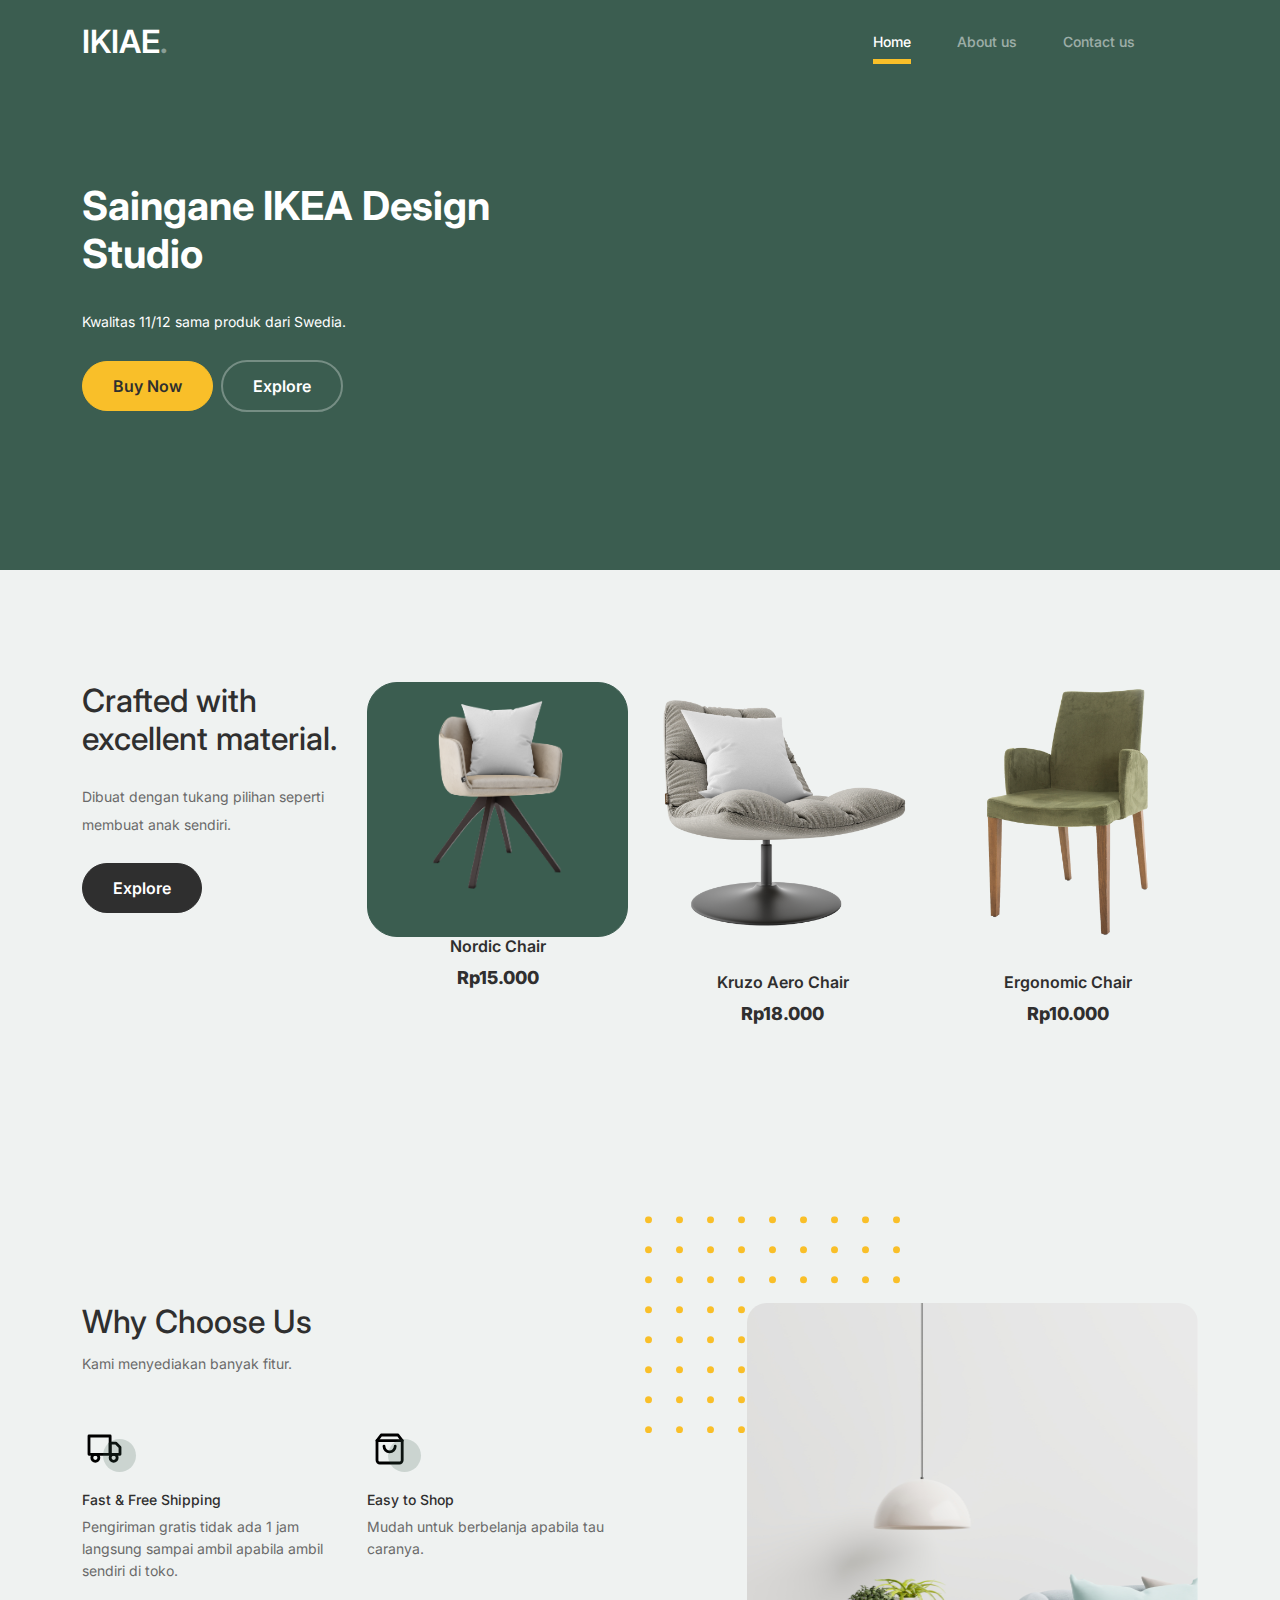
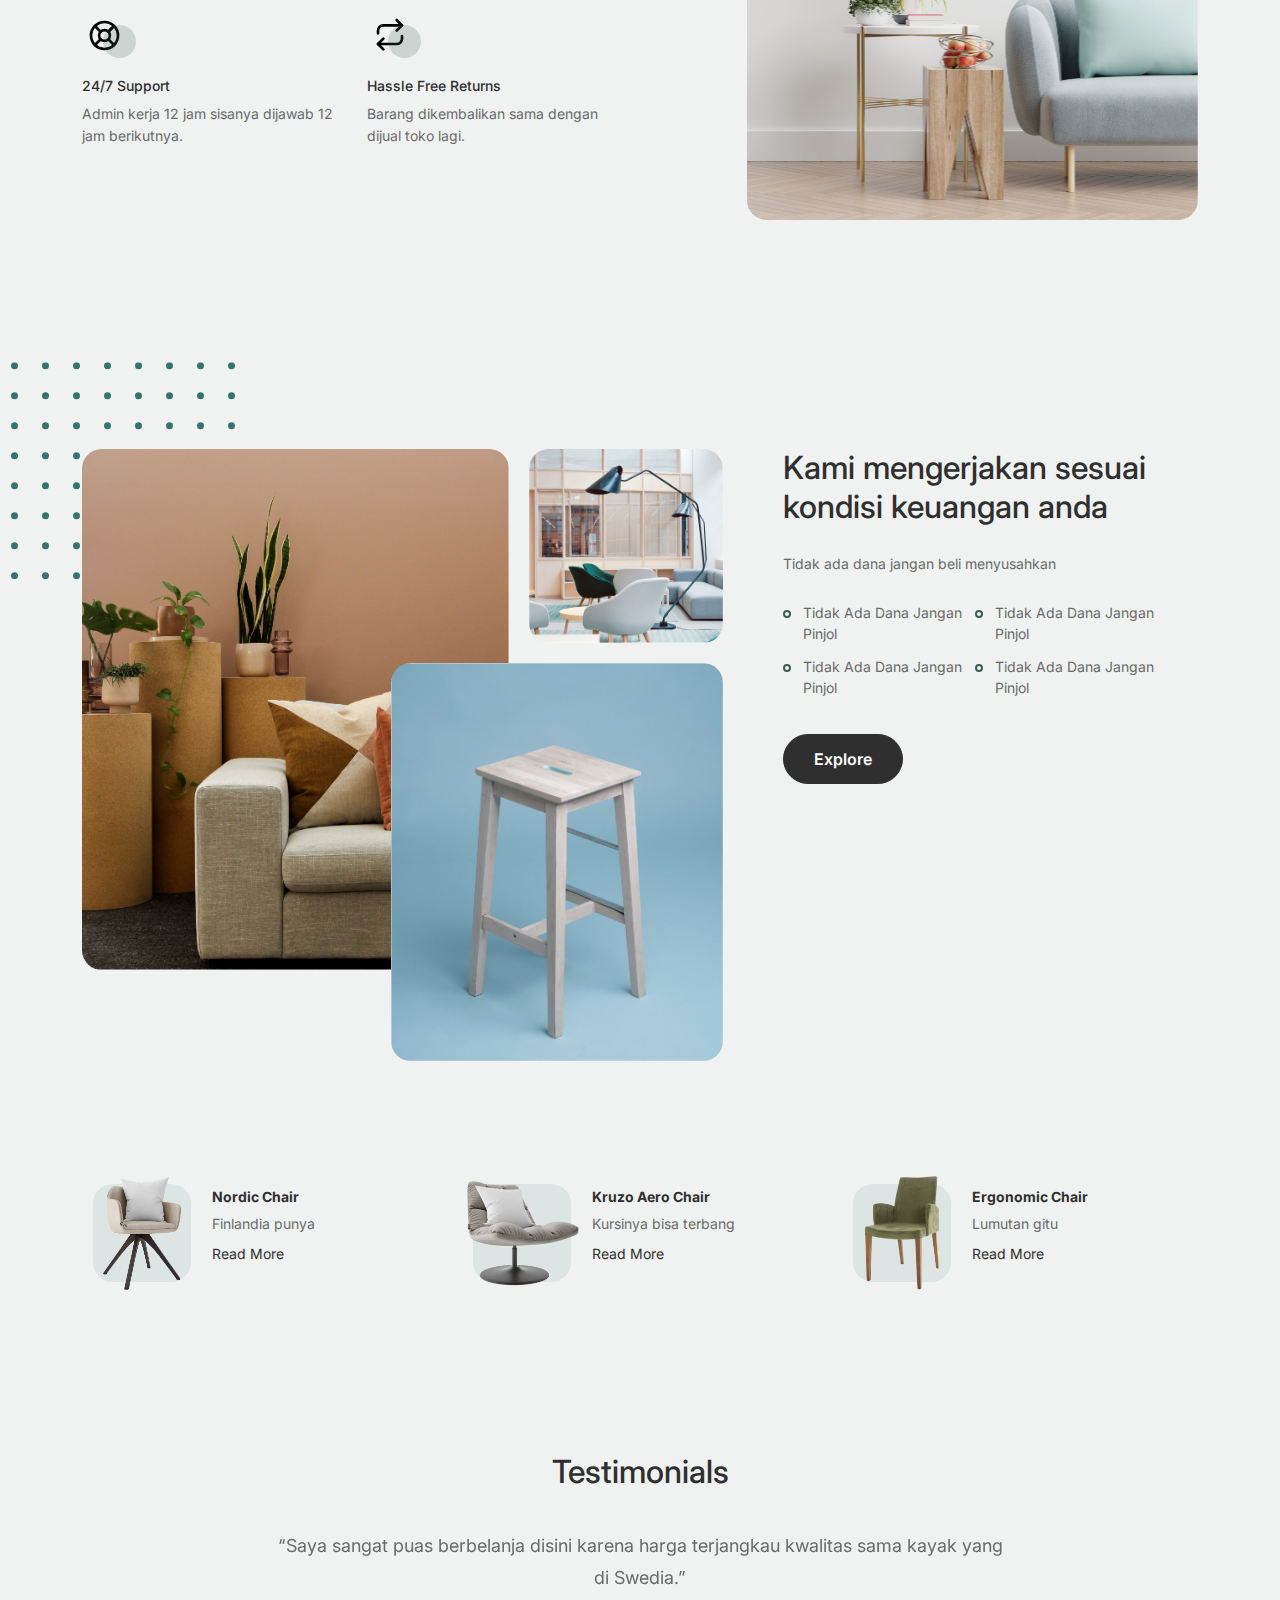
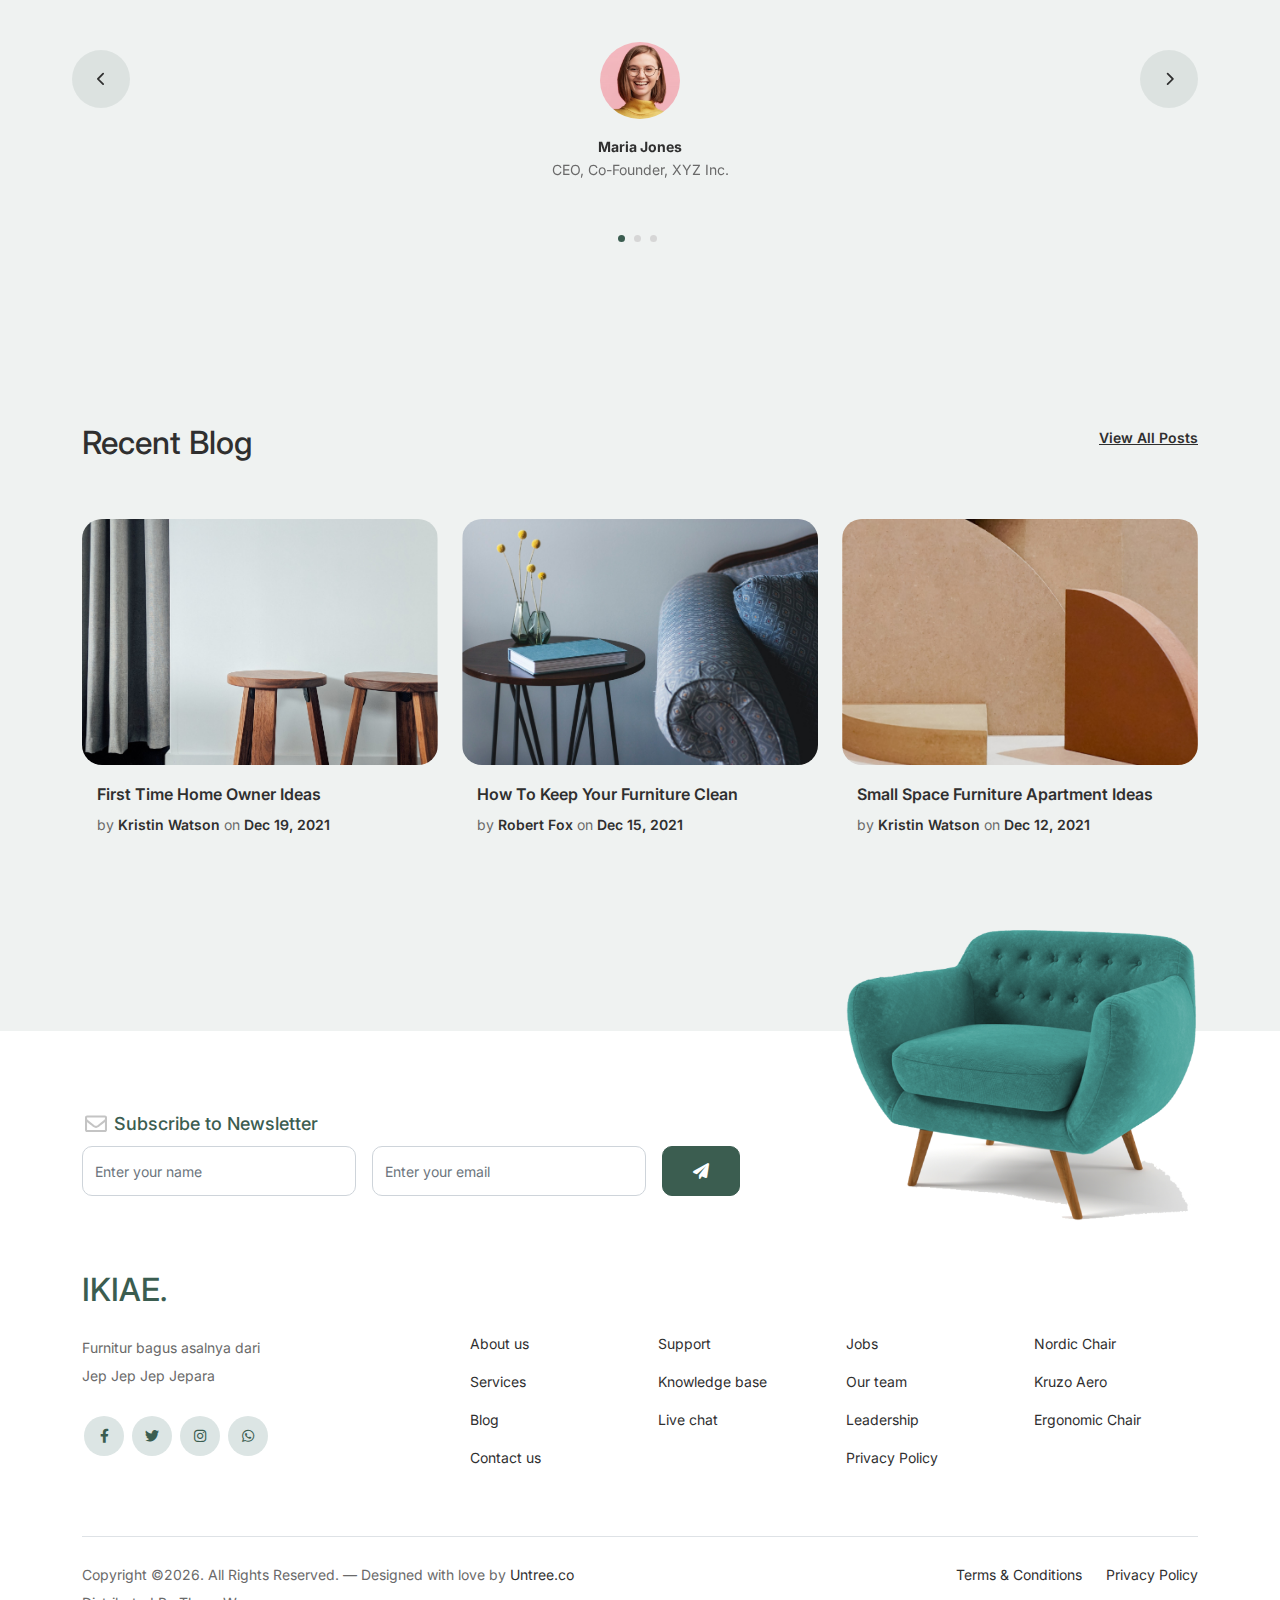
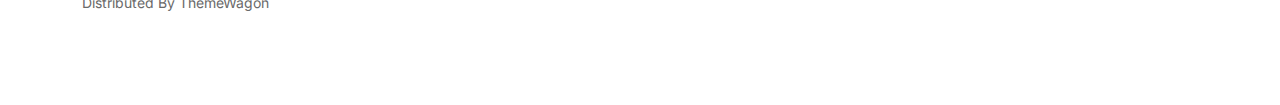
==== commit b5a06140: "button" ====
--- a/index.html
+++ b/index.html
@@ -87,19 +87,40 @@
 					</div> 
 					<!-- End Column 1 -->
 
-					<!-- Start Column 2 -->
-					<div class="col-12 col-md-4 col-lg-3 mb-5 mb-md-0">
-						<a class="product-item" href="#">
-							<img src="images/product-1.png" class="img-fluid product-thumbnail">
-							<h3 class="product-title">Nordic Chair</h3>
-							<strong class="product-price">Rp15.000</strong>
-
-							<span class="icon-cross">
-								<img src="images/cross.svg" class="img-fluid">
-							</span>
-						</a>
-					</div> 
-					<!-- End Column 2 -->
+<!-- Start Column 2 -->
+<div class="col-12 col-md-4 col-lg-3 mb-5 mb-md-0">
+	<a class="product-item" href="#">
+<!-- Button trigger modal -->
+<button type="button" class="btn btn-primary" data-bs-toggle="modal" data-bs-target="#exampleModal">
+	<img src="images/product-1.png" class="img-fluid product-thumbnail">
+</button>
+<h3 class="product-title">Nordic Chair</h3>
+<strong class="product-price">Rp15.000</strong>
+		<span class="icon-cross">
+			<img src="images/cross.svg" class="img-fluid">
+		</span>
+	</a>
+</div>
+
+<!-- End Column 2 -->
+
+<!-- Modal -->
+<div class="modal fade" id="exampleModal" tabindex="-1" aria-labelledby="exampleModalLabel" aria-hidden="true">
+  <div class="modal-dialog">
+    <div class="modal-content bg-white">
+      <div class="modal-header">
+        <h1 class="modal-title fs-5" id="exampleModalLabel">Nordic Chair</h1>
+        <button type="button" class="btn-close" data-bs-dismiss="modal" aria-label="Close"></button>
+      </div>
+      <div class="modal-body">
+        <!-- Add product details here -->
+        <img src="images/product-1.png" class="img-fluid product-thumbnail mb-3">
+        <p>Product description goes here. It can include features, dimensions, and other relevant information.</p>
+        <strong class="product-price">Rp15.000</strong>
+      </div>
+    </div>
+  </div>
+</div>
 
 					<!-- Start Column 3 -->
 					<div class="col-12 col-md-4 col-lg-3 mb-5 mb-md-0">
--- a/css/style.css
+++ b/css/style.css
@@ -122,11 +122,10 @@
 
 .hero {
   background: #3b5d50;
-  height: 100vh;
   overflow: hidden;
   position: relative;
 }
-@media (min-aspect-ratio: 16/9) {
+@media (min-width: 768px) {
   .hero {
     padding: calc(4rem - 30px) 0 4rem 0;
   }
@@ -179,11 +178,29 @@
   right: -100px;
   top: -0px;
 }
+
+@media (min-width: 768px) {
+  .hero .hero-img-wrap img {
+    right: 0px;
+    left: -100px;
+  }
+}
+@media (min-width: 992px) {
+  .hero .hero-img-wrap img {
+    left: 0px;
+    top: -80px;
+    position: absolute;
+    right: -50px;
+  }
+}
 @media (min-width: 1200px) {
-  .hero .hero-img-wrap:after {
-    top: -40px;
-  }
-}
+  .hero .hero-img-wrap img {
+    left: 0px;
+    top: -80px;
+    right: -100px;
+  }
+}
+
 #background-video {
   position: absolute;
   top: 0;
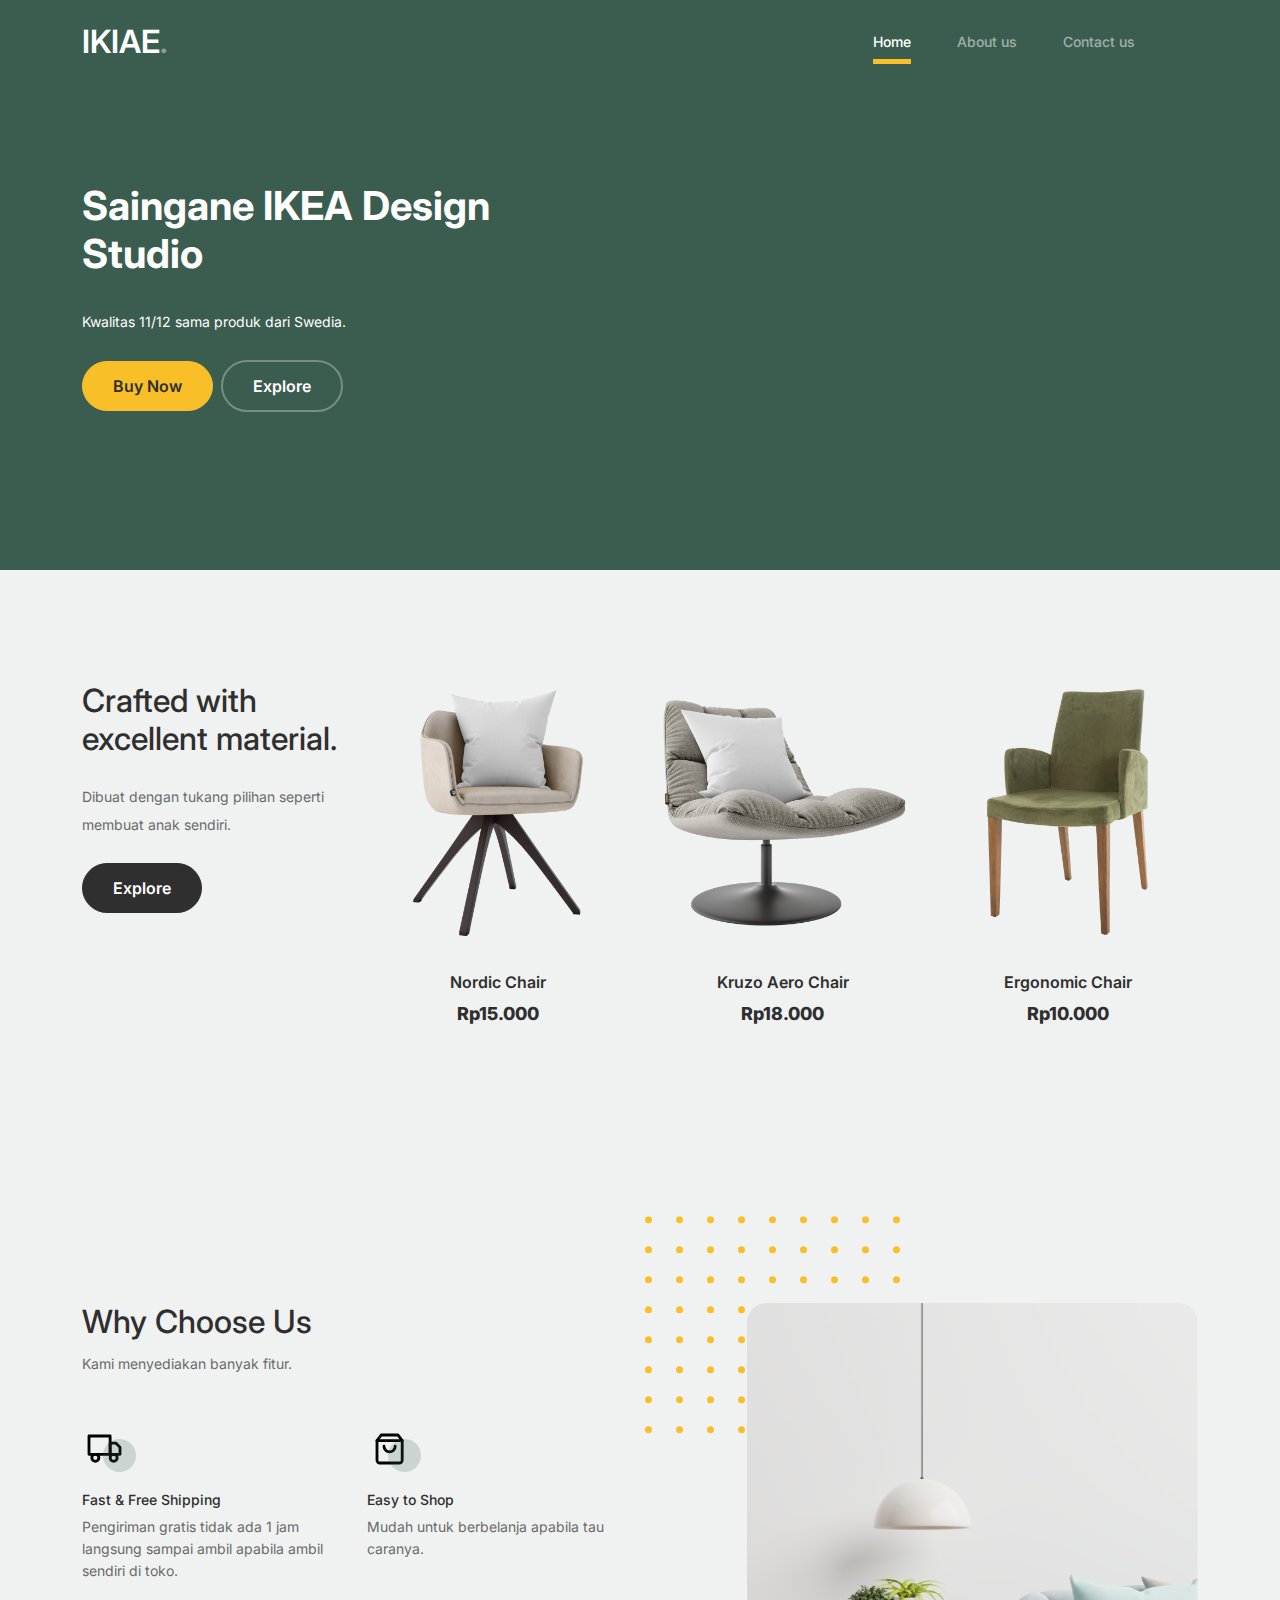
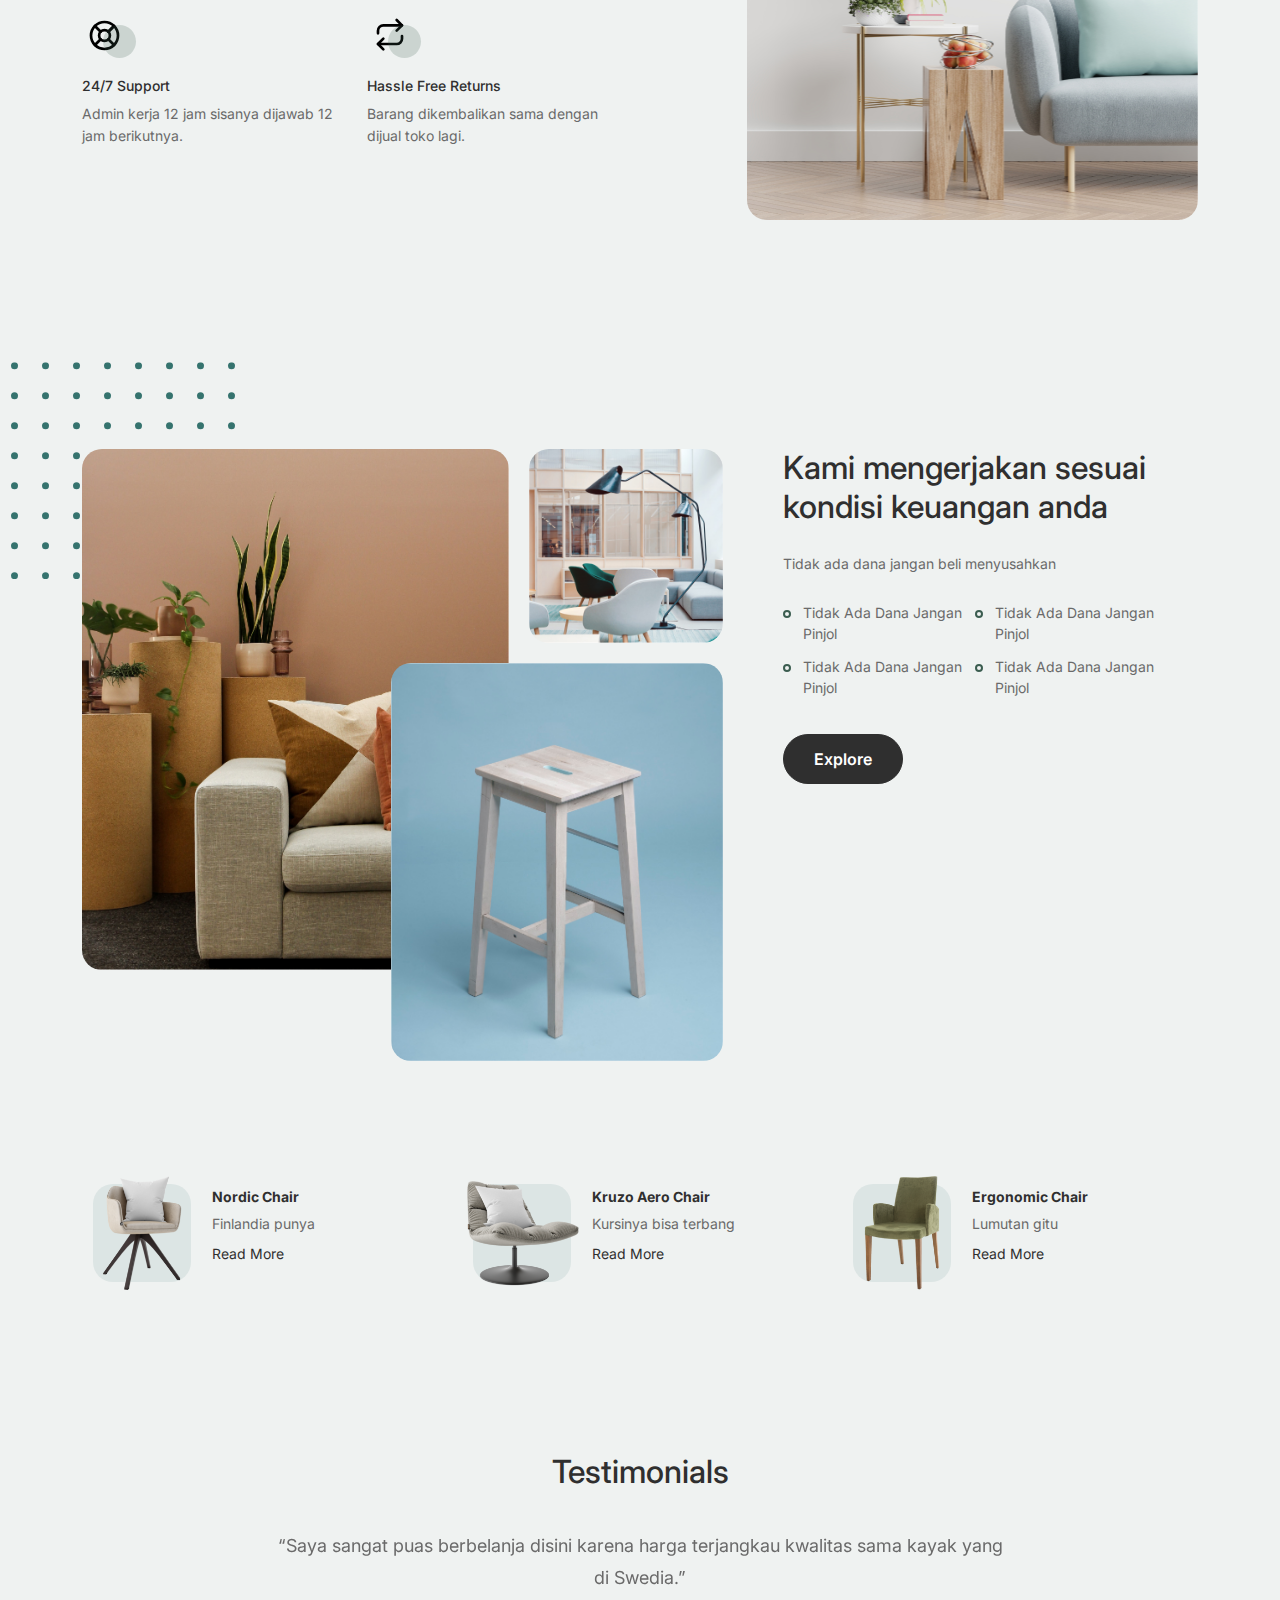
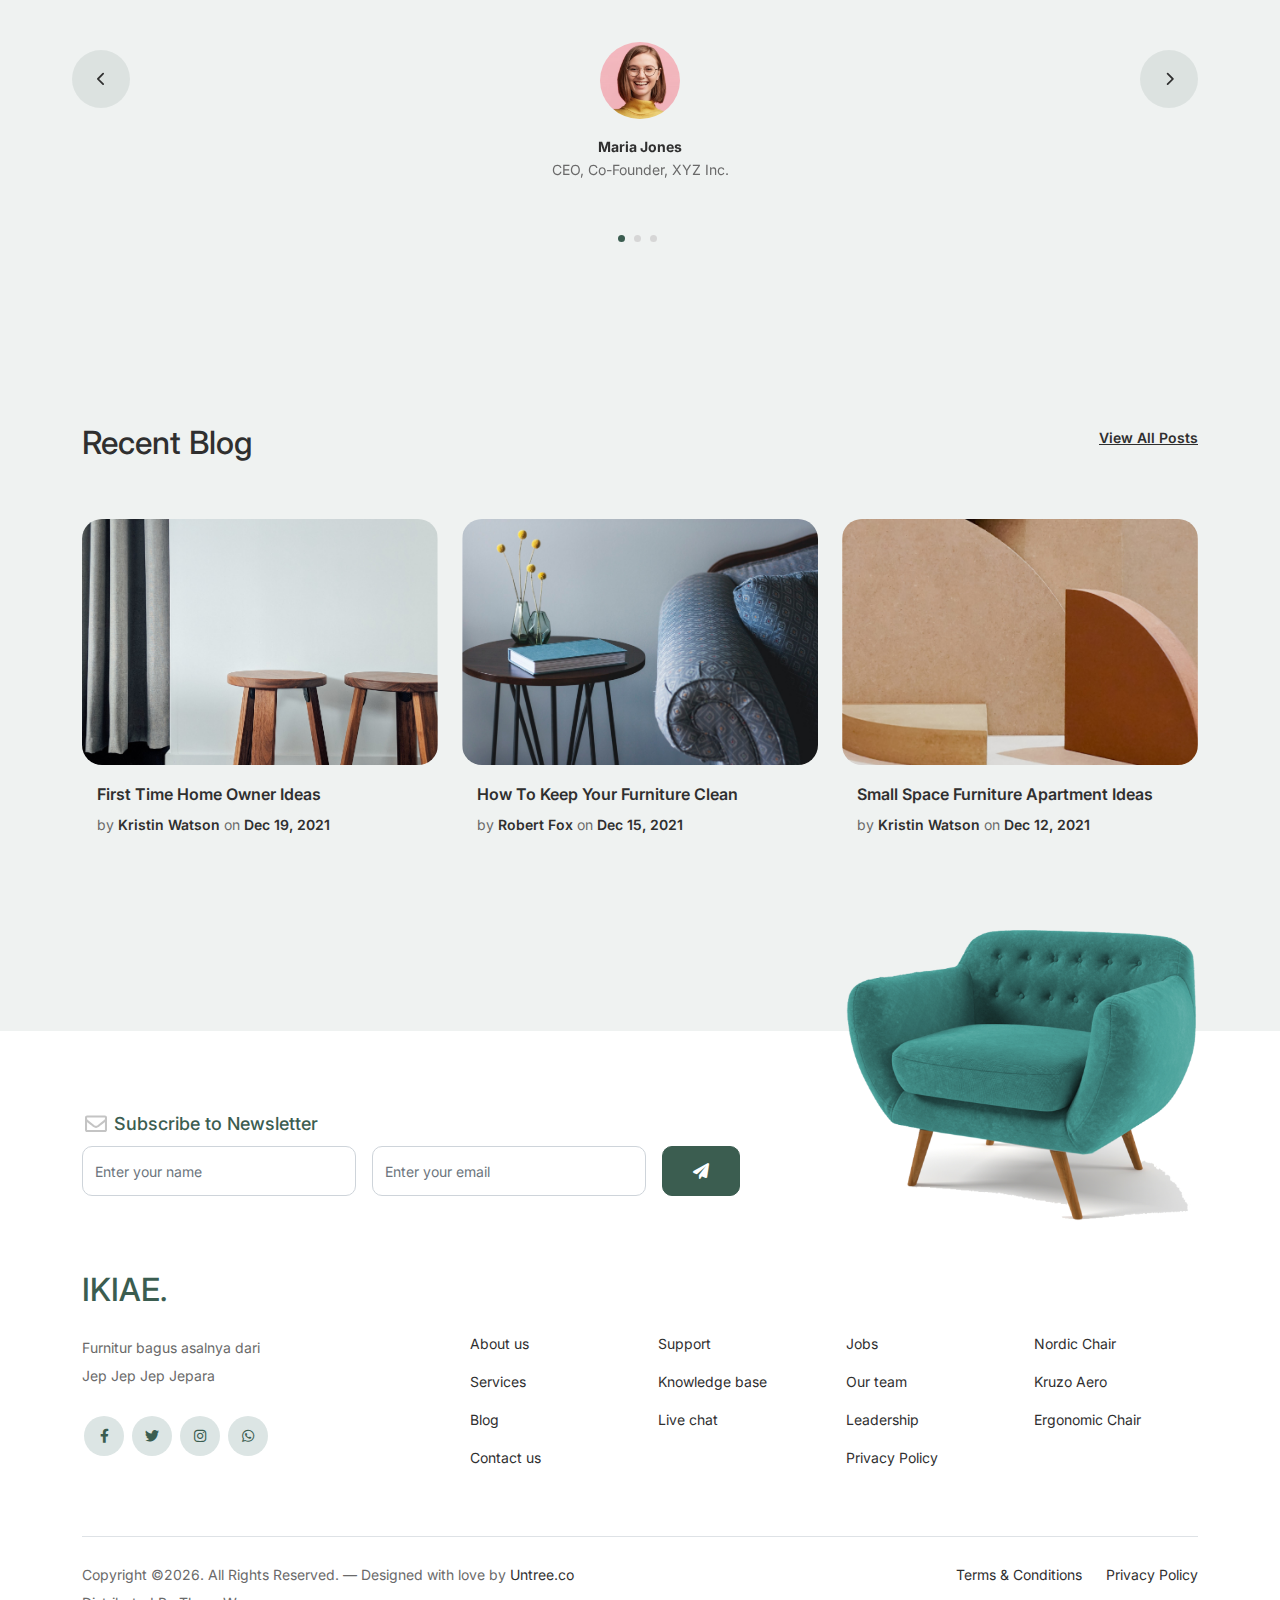
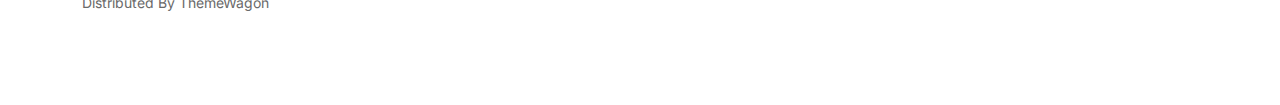
==== commit d8fa2ed6: "done ngab" ====
--- a/index.html
+++ b/index.html
@@ -22,6 +22,8 @@
 		<link href="css/tiny-slider.css" rel="stylesheet">
 		<link href="css/style.css" rel="stylesheet">
 		<title>Welcome! To IKIAE </title>
+
+		
 	</head>
 
 	<body>
@@ -89,66 +91,100 @@
 
 <!-- Start Column 2 -->
 <div class="col-12 col-md-4 col-lg-3 mb-5 mb-md-0">
-	<a class="product-item" href="#">
-<!-- Button trigger modal -->
-<button type="button" class="btn btn-primary" data-bs-toggle="modal" data-bs-target="#exampleModal">
-	<img src="images/product-1.png" class="img-fluid product-thumbnail">
-</button>
-<h3 class="product-title">Nordic Chair</h3>
-<strong class="product-price">Rp15.000</strong>
-		<span class="icon-cross">
-			<img src="images/cross.svg" class="img-fluid">
-		</span>
-	</a>
+    <a class="product-item" href="#">
+        <!-- Button trigger modal -->
+        <button type="button" class="btn btn-primary btn-transparent" data-bs-toggle="modal" data-bs-target="#modalProduct1">
+            <img src="images/product-1.png" class="img-fluid product-thumbnail">
+        </button>
+        <h3 class="product-title">Nordic Chair</h3>
+        <strong class="product-price">Rp15.000</strong>
+        <span class="icon-cross">
+            <img src="images/cross.svg" class="img-fluid">
+        </span>
+    </a>
 </div>
 
-<!-- End Column 2 -->
-
-<!-- Modal -->
-<div class="modal fade" id="exampleModal" tabindex="-1" aria-labelledby="exampleModalLabel" aria-hidden="true">
+<!-- Modal for Product 1 -->
+<div class="modal fade" id="modalProduct1" tabindex="-1" aria-labelledby="exampleModalLabel1" aria-hidden="true">
   <div class="modal-dialog">
     <div class="modal-content bg-white">
       <div class="modal-header">
-        <h1 class="modal-title fs-5" id="exampleModalLabel">Nordic Chair</h1>
+        <h1 class="modal-title fs-5" id="exampleModalLabel1">Nordic Chair</h1>
         <button type="button" class="btn-close" data-bs-dismiss="modal" aria-label="Close"></button>
       </div>
       <div class="modal-body">
-        <!-- Add product details here -->
         <img src="images/product-1.png" class="img-fluid product-thumbnail mb-3">
-        <p>Product description goes here. It can include features, dimensions, and other relevant information.</p>
+        <p>Ni produk mahal sangat lu orang harus beli la.</p>
         <strong class="product-price">Rp15.000</strong>
       </div>
     </div>
   </div>
 </div>
-
-					<!-- Start Column 3 -->
-					<div class="col-12 col-md-4 col-lg-3 mb-5 mb-md-0">
-						<a class="product-item" href="#">
-							<img src="images/product-2.png" class="img-fluid product-thumbnail">
-							<h3 class="product-title">Kruzo Aero Chair</h3>
-							<strong class="product-price">Rp18.000</strong>
-
-							<span class="icon-cross">
-								<img src="images/cross.svg" class="img-fluid">
-							</span>
-						</a>
-					</div>
-					<!-- End Column 3 -->
-
-					<!-- Start Column 4 -->
-					<div class="col-12 col-md-4 col-lg-3 mb-5 mb-md-0">
-						<a class="product-item" href="#">
-							<img src="images/product-3.png" class="img-fluid product-thumbnail">
-							<h3 class="product-title">Ergonomic Chair</h3>
-							<strong class="product-price">Rp10.000</strong>
-
-							<span class="icon-cross">
-								<img src="images/cross.svg" class="img-fluid">
-							</span>
-						</a>
-					</div>
-					<!-- End Column 4 -->
+<!-- End Column 2 -->
+
+<!-- Start Column 3 -->
+<div class="col-12 col-md-4 col-lg-3 mb-5 mb-md-0">
+    <a class="product-item" href="#">
+        <button type="button" class="btn btn-primary btn-transparent" data-bs-toggle="modal" data-bs-target="#modalProduct2">
+            <img src="images/product-2.png" class="img-fluid product-thumbnail">
+        </button>
+        <h3 class="product-title">Kruzo Aero Chair</h3>
+        <strong class="product-price">Rp18.000</strong>
+        <span class="icon-cross">
+            <img src="images/cross.svg" class="img-fluid">
+        </span>
+    </a>
+</div>
+
+<!-- Modal for Product 2 -->
+<div class="modal fade" id="modalProduct2" tabindex="-1" aria-labelledby="exampleModalLabel2" aria-hidden="true">
+  <div class="modal-dialog">
+    <div class="modal-content bg-white">
+      <div class="modal-header">
+        <h1 class="modal-title fs-5" id="exampleModalLabel2">Kruzo Aero Chair</h1>
+        <button type="button" class="btn-close" data-bs-dismiss="modal" aria-label="Close"></button>
+      </div>
+      <div class="modal-body">
+        <img src="images/product-2.png" class="img-fluid product-thumbnail mb-3">
+        <p>Ni produk mahal sangat lu orang harus beli la.</p>
+        <strong class="product-price">Rp18.000</strong>
+      </div>
+    </div>
+  </div>
+</div>
+<!-- End Column 3 -->
+
+<!-- Start Column 4 -->
+<div class="col-12 col-md-4 col-lg-3 mb-5 mb-md-0">
+    <a class="product-item" href="#">
+        <button type="button" class="btn btn-primary btn-transparent" data-bs-toggle="modal" data-bs-target="#modalProduct3">
+            <img src="images/product-3.png" class="img-fluid product-thumbnail">
+        </button>
+        <h3 class="product-title">Ergonomic Chair</h3>
+        <strong class="product-price">Rp10.000</strong>
+        <span class="icon-cross">
+            <img src="images/cross.svg" class="img-fluid">
+        </span>
+    </a>
+</div>
+
+<!-- Modal for Product 3 -->
+<div class="modal fade" id="modalProduct3" tabindex="-1" aria-labelledby="exampleModalLabel3" aria-hidden="true">
+  <div class="modal-dialog">
+    <div class="modal-content bg-white">
+      <div class="modal-header">
+        <h1 class="modal-title fs-5" id="exampleModalLabel3">Ergonomic Chair</h1>
+        <button type="button" class="btn-close" data-bs-dismiss="modal" aria-label="Close"></button>
+      </div>
+      <div class="modal-body">
+        <img src="images/product-3.png" class="img-fluid product-thumbnail mb-3">
+        <p>Ni produk mahal sangat lu orang harus beli la.</p>
+        <strong class="product-price">Rp10.000</strong>
+      </div>
+    </div>
+  </div>
+</div>
+<!-- End Column 4 -->
 
 				</div>
 			</div>
--- a/css/style.css
+++ b/css/style.css
@@ -8,6 +8,12 @@
 body {
   overflow-x: hidden;
   position: relative;
+}
+
+.btn-transparent {
+  background-color: transparent !important;
+  border: none !important;
+  padding: 0 !important;
 }
 
 body {
